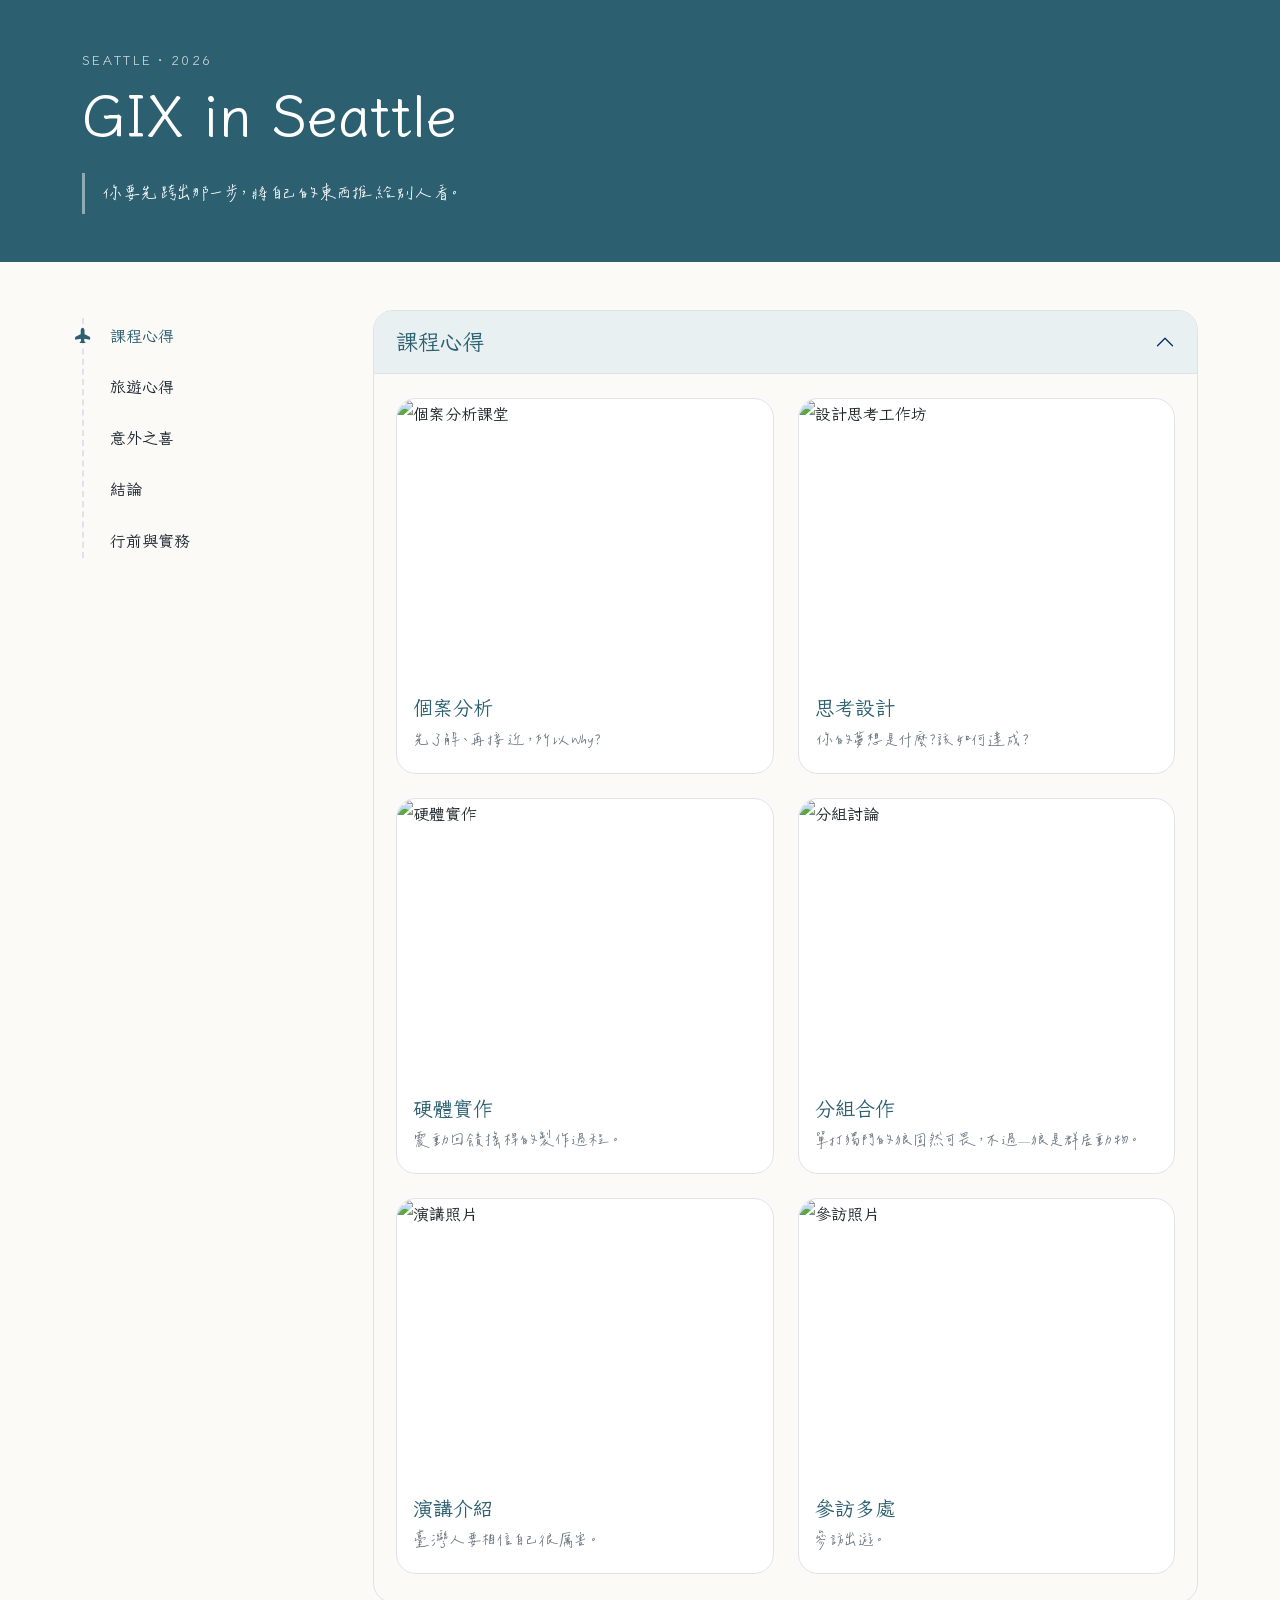
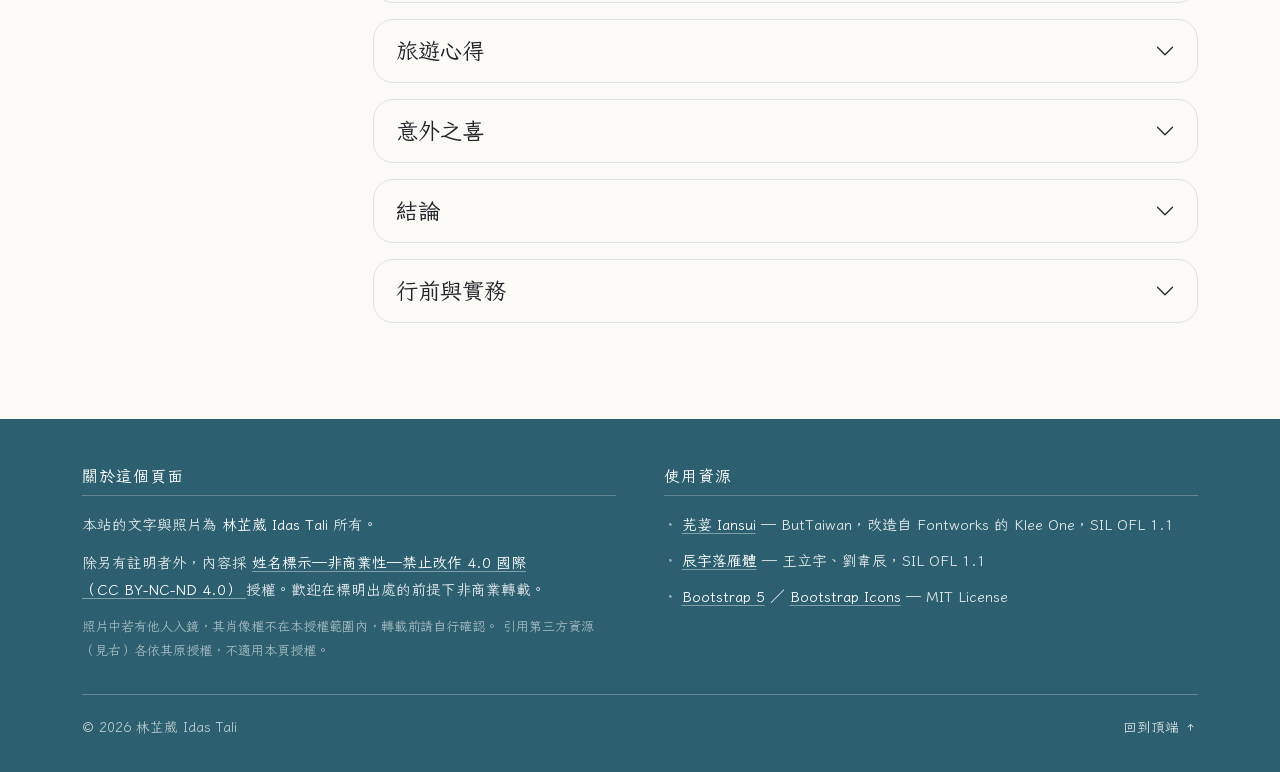
==== gix-seattle/index.html @ afc4ec1d "Update - 0826更新內容" ====
<!DOCTYPE html>
<html lang="zh-Hant">
<head>
  <meta charset="UTF-8">
  <meta name="viewport" content="width=device-width, initial-scale=1">
  <title>GIX in Seattle</title>

  <link href="https://cdn.jsdelivr.net/npm/bootstrap@5.3.3/dist/css/bootstrap.min.css" rel="stylesheet">
  <link href="https://cdn.jsdelivr.net/npm/bootstrap-icons@1.11.3/font/bootstrap-icons.css" rel="stylesheet">
  <!-- 字型：由 build_fonts.py 產生 -->
  <link href="fonts/fonts.css" rel="stylesheet">
  <!-- 你自己的樣式，放最後 -->
  <link href="style.css" rel="stylesheet">
</head>

<body>

<!-- ============ 頁首 ============ -->
<header class="page-hero">
  <div class="container py-5">
    <p class="hero-eyebrow">Seattle · 2026</p>
    <h1 class="hero-title">GIX in Seattle</h1>
    <blockquote class="hero-quote">
      你要先跨出那一步，將自己的東西推給別人看。
    </blockquote>
  </div>
</header>

<div class="container my-5">
  <div class="row g-5">

    <!-- ============ 左側導覽列 ============ -->
    <aside class="col-lg-3">
      <nav id="tocNav" class="toc nav flex-column">
        <span class="toc-plane" id="tocPlane" aria-hidden="true">
          <i class="bi bi-airplane-fill"></i>
        </span>

        <a class="nav-link" href="#course">課程心得</a>
        <a class="nav-link" href="#travel">旅遊心得</a>
        <a class="nav-link" href="#surprise">意外之喜</a>
        <a class="nav-link" href="#conclusion">結論</a>
        <a class="nav-link" href="#practical">行前與實務</a>
      </nav>
    </aside>

    <!-- ============ 右側內容：h2 是摺疊大區塊，h3 是裡面的卡片 ============ -->
    <main class="col-lg-9">
      <div class="accordion section-accordion" id="mainAccordion">

        <!-- ---------- 課程心得 ---------- -->
        <section class="accordion-item topic-section" id="course">
          <h2 class="accordion-header">
            <button class="accordion-button" type="button"
                    data-bs-toggle="collapse" data-bs-target="#panel-course"
                    aria-expanded="true" aria-controls="panel-course">
              課程心得
            </button>
          </h2>
          <div id="panel-course" class="accordion-collapse collapse show" data-bs-parent="#mainAccordion">
            <div class="accordion-body">
              <div class="row row-cols-1 row-cols-md-2 g-4">

                <div class="col">
                  <article class="card topic-card h-100" role="button" tabindex="0"
                           data-bs-toggle="modal" data-bs-target="#topicModal"
                           data-title="個案分析"
                           data-img="images/case-study.jpg"
                           data-body="#body-case-study">
                    <img src="images/case-study.jpg" class="card-img-top" alt="個案分析課堂">
                    <div class="card-body">
                      <h3 class="h5 card-title">個案分析</h3>
                      <p class="card-text">先了解、再接近，所以Why？</p>
                    </div>
                  </article>
                </div>

                <div class="col">
                  <article class="card topic-card h-100" role="button" tabindex="0"
                           data-bs-toggle="modal" data-bs-target="#topicModal"
                           data-title="思考設計"
                           data-img="images/design-thinking.jpg"
                           data-body="#body-design-thinking">
                    <img src="images/design-thinking.jpg" class="card-img-top" alt="設計思考工作坊">
                    <div class="card-body">
                      <h3 class="h5 card-title">思考設計</h3>
                      <p class="card-text">你的夢想是什麼？該如何達成？</p>
                    </div>
                  </article>
                </div>

                <div class="col">
                  <article class="card topic-card h-100" role="button" tabindex="0"
                           data-bs-toggle="modal" data-bs-target="#topicModal"
                           data-title="硬體實作"
                           data-img="images/hardware.jpg"
                           data-body="#body-hardware">
                    <img src="images/hardware.jpg" class="card-img-top" alt="硬體實作">
                    <div class="card-body">
                      <h3 class="h5 card-title">硬體實作</h3>
                      <p class="card-text">震動回饋搖桿的製作過程。</p>
                    </div>
                  </article>
                </div>

                <div class="col">
                  <article class="card topic-card h-100" role="button" tabindex="0"
                           data-bs-toggle="modal" data-bs-target="#topicModal"
                           data-title="分組合作"
                           data-img="images/teamwork.jpg"
                           data-body="#body-teamwork">
                    <img src="images/teamwork.jpg" class="card-img-top" alt="分組討論">
                    <div class="card-body">
                      <h3 class="h5 card-title">分組合作</h3>
                      <p class="card-text">單打獨鬥的狼固然可畏，不過......狼是群居動物。</p>
                    </div>
                  </article>
                </div>

                <div class="col">
                  <article class="card topic-card h-100" role="button" tabindex="0"
                           data-bs-toggle="modal" data-bs-target="#topicModal"
                           data-title="演講"
                           data-img="images/speech.jpg"
                           data-body="#body-speech">
                    <img src="images/speech.jpg" class="card-img-top" alt="演講照片">
                    <div class="card-body">
                      <h3 class="h5 card-title">演講介紹</h3>
                      <p class="card-text">臺灣人要相信自己很厲害。</p>
                    </div>
                  </article>
                </div>

                <div class="col">
                  <article class="card topic-card h-100" role="button" tabindex="0"
                           data-bs-toggle="modal" data-bs-target="#topicModal"
                           data-title="參訪"
                           data-img="images/visit.jpg"
                           data-body="#body-visit">
                    <img src="images/visit.jpg" class="card-img-top" alt="參訪照片">
                    <div class="card-body">
                      <h3 class="h5 card-title">參訪多處</h3>
                      <p class="card-text">參訪出遊。</p>
                    </div>
                  </article>
                </div>

              </div>
            </div>
          </div>
        </section>

        <!-- ---------- 旅遊心得 ---------- -->
        <section class="accordion-item topic-section" id="travel">
          <h2 class="accordion-header">
            <button class="accordion-button collapsed" type="button"
                    data-bs-toggle="collapse" data-bs-target="#panel-travel"
                    aria-expanded="false" aria-controls="panel-travel">
              旅遊心得
            </button>
          </h2>
          <div id="panel-travel" class="accordion-collapse collapse" data-bs-parent="#mainAccordion">
            <div class="accordion-body">
              <div class="row row-cols-1 row-cols-md-2 g-4">

                <div class="col">
                  <article class="card topic-card h-100" role="button" tabindex="0"
                           data-bs-toggle="modal" data-bs-target="#topicModal"
                           data-title="派克市場"
                           data-img="images/pike-place.jpg"
                           data-body="#body-pike-place">
                    <img src="images/pike-place.jpg" class="card-img-top" alt="派克市場入口招牌">
                    <div class="card-body">
                      <h3 class="h5 card-title">派克市場</h3>
                      <p class="card-text">「生命是一襲華美的袍，爬滿了蝨子。」此處，亦是。</p>
                    </div>
                  </article>
                </div>

                <div class="col">
                  <article class="card topic-card h-100" role="button" tabindex="0"
                           data-bs-toggle="modal" data-bs-target="#topicModal"
                           data-title="City Pass 景點"
                           data-img="images/citypass.jpg"
                           data-body="#body-citypass">
                    <img src="images/citypass.jpg" class="card-img-top" alt="太空針塔">
                    <div class="card-body">
                      <h3 class="h5 card-title">City Pass 景點</h3>
                      <p class="card-text">最像觀光客的時候，或者說，就是。</p>
                    </div>
                  </article>
                </div>

                <div class="col">
                  <article class="card topic-card h-100" role="button" tabindex="0"
                           data-bs-toggle="modal" data-bs-target="#topicModal"
                           data-title="超市超市&amp;……超市"
                           data-img="images/grocery.jpg"
                           data-body="#body-grocery">
                    <img src="images/grocery.jpg" class="card-img-top" alt="超市貨架">
                    <div class="card-body">
                      <h3 class="h5 card-title">超市超市&amp;……超市</h3>
                      <p class="card-text">餐餐外食餐廳？不，天天流連超市。</p>
                    </div>
                  </article>
                </div>

                <div class="col">
                  <article class="card topic-card h-100" role="button" tabindex="0"
                           data-bs-toggle="modal" data-bs-target="#topicModal"
                           data-title="煮飯樂趣"
                           data-img="images/cooking.jpg"
                           data-body="#body-cooking">
                    <img src="images/cooking.jpg" class="card-img-top" alt="自炊的一餐">
                    <div class="card-body">
                      <h3 class="h5 card-title">煮飯樂趣</h3>
                      <p class="card-text">返國前一夜，洗手作羹湯。</p>
                    </div>
                  </article>
                </div>

                <div class="col">
                  <article class="card topic-card h-100" role="button" tabindex="0"
                           data-bs-toggle="modal" data-bs-target="#topicModal"
                           data-title="Bellevue 探索！"
                           data-img="images/bellevue.jpg"
                           data-body="#body-bellevue">
                    <img src="images/bellevue.jpg" class="card-img-top" alt="Bellevue 街景">
                    <div class="card-body">
                      <h3 class="h5 card-title">Bellevue 探索！</h3>
                      <p class="card-text">一日探索，寧靜之處。</p>
                    </div>
                  </article>
                </div>

              </div>
            </div>
          </div>
        </section>

        <!-- ---------- 意外之喜 ---------- -->
        <section class="accordion-item topic-section" id="surprise">
          <h2 class="accordion-header">
            <button class="accordion-button collapsed" type="button"
                    data-bs-toggle="collapse" data-bs-target="#panel-surprise"
                    aria-expanded="false" aria-controls="panel-surprise">
              意外之喜
            </button>
          </h2>
          <div id="panel-surprise" class="accordion-collapse collapse" data-bs-parent="#mainAccordion">
            <div class="accordion-body">
              <div class="row row-cols-1 row-cols-md-2 g-4">

                <div class="col">
                  <article class="card topic-card h-100" role="button" tabindex="0"
                           data-bs-toggle="modal" data-bs-target="#topicModal"
                           data-title="認識新朋友"
                           data-img="images/friends.jpg"
                           data-body="#body-friends">
                    <img src="images/friends.jpg" class="card-img-top" alt="同團夥伴合照">
                    <div class="card-body">
                      <h3 class="h5 card-title">認識新朋友</h3>
                      <p class="card-text">緣分讓我們相遇、相識，進而才能相知。</p>
                    </div>
                  </article>
                </div>

                <div class="col">
                  <article class="card topic-card h-100" role="button" tabindex="0"
                           data-bs-toggle="modal" data-bs-target="#topicModal"
                           data-title="新題目靈感"
                           data-img="images/idea.jpg"
                           data-body="#body-idea">
                    <img src="images/idea.jpg" class="card-img-top" alt="筆記本上的草圖">
                    <div class="card-body">
                      <h3 class="h5 card-title">新題目靈感</h3>
                      <p class="card-text">誰說，人一定要被科系、類組所限？</p>
                    </div>
                  </article>
                </div>

                <div class="col">
                  <article class="card topic-card h-100" role="button" tabindex="0"
                           data-bs-toggle="modal" data-bs-target="#topicModal"
                           data-title="未來展望"
                           data-img="images/future.jpg"
                           data-body="#body-future">
                    <img src="images/future.jpg" class="card-img-top" alt="西雅圖天際線">
                    <div class="card-body">
                      <h3 class="h5 card-title">未來展望</h3>
                      <p class="card-text">給自己一年、三年、五年，十年。</p>
                    </div>
                  </article>
                </div>

              </div>
            </div>
          </div>
        </section>

        <!-- ---------- 結論：沒有卡片，直接放文字 ---------- -->
        <section class="accordion-item topic-section" id="conclusion">
          <h2 class="accordion-header">
            <button class="accordion-button collapsed" type="button"
                    data-bs-toggle="collapse" data-bs-target="#panel-conclusion"
                    aria-expanded="false" aria-controls="panel-conclusion">
              結論
            </button>
          </h2>
          <div id="panel-conclusion" class="accordion-collapse collapse" data-bs-parent="#mainAccordion">
            <div class="accordion-body">
              <p>整趟GIX的旅程中，如果問我是否推薦參與，則我會說以旅遊方面要看你的安排，以學習方面可以增廣見聞、增進信心，而要以荷包方面......我建議三思。</p>
              <p>對我本人而言，整趟旅程學習到許多，並且也有新穎的體驗，可如果要以荷包來論，我會覺得可以再存多點錢，明年我想去其他地方看看。</p>
              <p>天下無不散的筵席，在飛機回台時，落地那一霎那，我仍是不可免俗地在眼眶含淚，第一次離開家裡去飛中文系的國家十幾天，我想，我還是挺想家的。</p>
              <p>臺灣，我回來了。</p>
              <blockquote class="pull-quote">
                一趟旅途結束，一個課程落幕，而我的人生將繼續前行。
              </blockquote>
            </div>
          </div>
        </section>

        <!-- ---------- 行前與實務 ---------- -->
        <section class="accordion-item topic-section" id="practical">
          <h2 class="accordion-header">
            <button class="accordion-button collapsed" type="button"
                    data-bs-toggle="collapse" data-bs-target="#panel-practical"
                    aria-expanded="false" aria-controls="panel-practical">
              行前與實務
            </button>
          </h2>
          <div id="panel-practical" class="accordion-collapse collapse" data-bs-parent="#mainAccordion">
            <div class="accordion-body">
              <blockquote class="panel-quote">
                  一些旅程的實用分享與紀錄。
                </blockquote>
              <div class="row row-cols-1 row-cols-md-2 g-4">
                
                <div class="col">
                  <article class="card topic-card h-100" role="button" tabindex="0"
                           data-bs-toggle="modal" data-bs-target="#topicModal"
                           data-title="飛機"
                           data-img="images/flight.jpg"
                           data-body="#body-flight">
                    <img src="images/flight.jpg" class="card-img-top" alt="機艙窗外">
                    <div class="card-body">
                      <h3 class="h5 card-title">飛機</h3>
                      <p class="card-text">十多小時的空中旅程，你怎麼享受。</p>
                    </div>
                  </article>
                </div>

                <div class="col">
                  <article class="card topic-card h-100" role="button" tabindex="0"
                           data-bs-toggle="modal" data-bs-target="#topicModal"
                           data-title="海關經驗"
                           data-img="images/customs.jpg"
                           data-body="#body-customs">
                    <img src="images/customs.jpg" class="card-img-top" alt="入境海關排隊動線">
                    <div class="card-body">
                      <h3 class="h5 card-title">海關經驗</h3>
                      <p class="card-text">有人說過海關像是運氣，我深以為然。</p>
                    </div>
                  </article>
                </div>

                <div class="col">
                  <article class="card topic-card h-100" role="button" tabindex="0"
                           data-bs-toggle="modal" data-bs-target="#topicModal"
                           data-title="時差"
                           data-img="images/jetlag.jpg"
                           data-body="#body-jetlag">
                    <img src="images/jetlag.jpg" class="card-img-top" alt="兩地時鐘">
                    <div class="card-body">
                      <h3 class="h5 card-title">時差</h3>
                      <p class="card-text">十五小時，抵達時比出發還早。</p>
                    </div>
                  </article>
                </div>

                <div class="col">
                  <article class="card topic-card h-100" role="button" tabindex="0"
                           data-bs-toggle="modal" data-bs-target="#topicModal"
                           data-title="機場"
                           data-img="images/airport.jpg"
                           data-body="#body-airport">
                    <img src="images/airport.jpg" class="card-img-top" alt="西雅圖機場航廈">
                    <div class="card-body">
                      <h3 class="h5 card-title">機場</h3>
                      <p class="card-text">竟然有賣——！</p>
                    </div>
                  </article>
                </div>

              </div>
            </div>
          </div>
        </section>

      </div>
    </main>
  </div>
</div>

<!-- ============ 共用視窗 ============ -->
<div class="modal fade" id="topicModal" tabindex="-1" aria-labelledby="topicModalLabel" aria-hidden="true">
  <div class="modal-dialog modal-lg modal-dialog-centered modal-dialog-scrollable">
    <div class="modal-content">
      <div class="modal-header">
        <h2 class="modal-title h4" id="topicModalLabel"></h2>
        <button type="button" class="btn-close" data-bs-dismiss="modal" aria-label="關閉"></button>
      </div>
      <div class="modal-body">
        <div class="row g-4">
          <div class="col-md-5">
            <img class="modal-img rounded" src="" alt="">
          </div>
          <div class="col-md-7 modal-text"></div>
        </div>
      </div>
    </div>
  </div>
</div>

<!-- ============ 視窗內容（畫面不顯示） ============ -->
<div class="d-none">
  <div id="body-case-study"><p>個案分析的內容寫在這裡。</p></div>
  <div id="body-design-thinking"><p>思考設計的內容寫在這裡。</p></div>

  <div id="body-hardware">
    <h4 class="h6 text-body-secondary">震動回饋搖桿</h4>
    <blockquote class="pull-quote">聽不到腳步聲，也該感覺得到。</blockquote>
    <p>硬體實作的內容寫在這裡。</p>
  </div>

  <div id="body-teamwork"><p>分組合作的內容寫在這裡。</p></div>

  <div id="body-speech">
    <p>演講內容在這裡。</p>
  </div>

  <div id="body-visit">
    <p>參訪內容在這裡。</p>
  </div>
  <div id="body-pike-place"><p>派克市場的內容寫在這裡。</p></div>
  <div id="body-citypass"><p>City Pass 景點的內容寫在這裡。</p></div>
  <div id="body-grocery"><p>超市的內容寫在這裡。</p></div>
  <div id="body-cooking"><p>煮飯樂趣的內容寫在這裡。</p></div>
  <div id="body-bellevue"><p>Bellevue 的內容寫在這裡。</p></div>
  <div id="body-friends">
    <p>在聽完Fireside chat時</p>
  </div>
  <div id="body-idea">
    <blockquote class="pull-quote">如果我會的是程式，為什麼我不拿程式來分析看看族語？</blockquote>
    <p>在與徐教授等三位教授的fireside chat時，其中一位教授分享她的學生是中文系，她帶著學生使用程式來分析古文中不同古人的關係，而後去投DADH發表，最後進了科技業。</p>
    <p>那時的我想到一個問題，族語中總有ka與ku會加在不同地方，是不是我也可以來分析這些格位語的量化分布，他們是在誰的前後？</p>
    <p>如果一個題目可以同時讓我做喜歡的，又可以發展練習到我其他喜歡的領域，那有何不可？我本就是個跨領域而生之人，可以說我是跨領域，也可以說我是在做我的本行。</p>
  </div>
  <div id="body-future">
    <p>未來展望的內容寫在這裡。</p>
  </div>
  <div id="body-flight">
    <p>去程回程我們都是搭乘星宇航空的飛機為主（少部分同學是自己搭乘別架差不多時間的飛機），所以以下主要來介紹星宇航空飛機的經驗！</p>
    <p>在去程時想說人家說一上飛機就睡，可以比較好克服時差問題，所以我睡了一段時間直到飛機餐來，不過因為我椅背真的不會調，所以一度躺不下去（是旁邊的小妹妹好心幫我調我才成功躺下的，極度感謝她）。</p>
    <p>去程的飛機餐主要有兩種，第一種比較偏向午晚餐的類型，因為不吃牛，所以我選了不是牛的那一道，外面的包裝是Snoopy，而冰淇淋是哈根達斯，可以吃到裡面的芝麻麻糬，很Q很好吃。而除了餐包之外，我也事前做了功課，發現竟然是可以在星宇的飛機上喝濃湯的（隱藏服務），所以身為濃湯控，我當然選擇要喝湯！（旁邊的小妹妹看我說要濃湯也跟空服員表示她要濃湯，於是我們就快樂得喝濃湯了！）</p>
    <p>回程可能是因為偏晚還沒吃晚餐，所以就算吃完飛機餐後睡了三、四個小時，我還是有一點餓，因此開始請空服員給我食物了（拿了兩次三明治、兩次零食，我蠻喜歡巧克力米果的）。回程一樣有體驗到濃湯的部分，正餐式雞腿排飯，對於許久沒吃到臺灣白飯的我而言是一大救贖。</p>
    <p>唯一可惜是去程坐豪經時沒有要泡麵，回程的是經濟艙不能要泡麵。（下一次坐飛長程豪經的話要來要要看泡麵！）</p>
  </div>

  <div id="body-customs">
    <p>過海關的流程是：先去行李轉盤拿行李，再拉著自己的行李去排隊。</p>
    <p>有人說過海關像是運氣，我深以為然。不過有些方式可以讓自己減少需要多解釋的部分：</p>
    <ol>
      <li>把自己的資訊印成紙本，包括住哪裡、為什麼來等等。</li>
      <li>在對方問來做什麼時直接把紙本遞給他，讓他明確地看到。</li>
    </ol>

    <h4 class="h6 mt-4">親身經驗</h4>
    <ul>
      <li>我被問時直接把邀請函遞給海關，沒有額外用英文回答。海關剛好也很佛系，看完就放我走了。</li>
      <li>朋友被問到住址時回答不太出來，我直接開手機上的地址遞給她轉交海關（原本海關以為她是語言不通、不知道 location 是什麼）。</li>
      <li>另一位朋友很有自信地回答是來參加課程的，結果被問了更多問題，例如父母在做什麼之類的。</li>
    </ul>
    <p>因此，我們大家討論後的結論是，基本上與海關當下心情有一定的關連，以及如果可以，還是建議要把資料都先準備好，以免被覺得很可疑。</p>
  </div>

  <div id="body-jetlag">
    <p>十五小時的時差，使得我們在抵達時反而比我們上飛機的時間還早，在飛機上吃了兩餐而下飛機又吃一道晚餐。</p>
    <p>正所謂時差，便是在你原本臺灣睡覺時間想睡，夜裡睡不著的狀況。所幸在時差部分，對我而言影響不大，唯有回臺灣時因為太累了一到家就睡了八個小時，然後醒來後直接來去上班。</p>
    <p>旁人調時差的一周，我靠著早八上班一周來硬生生調回自己的時差。</p>
  </div>

  <div id="body-airport">
    <p>西雅圖機場，真的沒什麼好逛的。</p>
    <p>尤其我們是坐凌晨的飛機，在十點半過後許多店家都已打烊，原先想像中要在機場買的免稅品們也都沒有買到。</p>
    <p>不過西雅圖機場特別的是有些航廈要坐輕軌去到該航廈，以及！西雅圖機場是有賣<strong class="highlight">刮刮樂</strong>的！</p>
    <p>「什麼？！竟然有賣刮刮樂！」同團的朋友看到有賣刮刮樂並且看起來很好看，一個快樂就買了兩三張，沒刮開的還可以當明信片送朋友，是個不錯的想法。（畢竟確實好看）</p>
    <p>臺灣的機場有比較好逛嗎？老實說，撇除店家逛逛外，我蠻喜歡去機場不同登機區的主題逛逛，也是因為這樣才發現了：</p>
    <div class="figure-pair">
      <figure>
        <img src="images/airport-pepptry.jpg" alt="布袋戲展示區" loading="lazy">
        <figcaption>布袋戲區。</figcaption>
      </figure>
      <figure>
        <img src="images/airport-marrine.jpg" alt="海洋生物區" loading="lazy">
        <figcaption>海洋生物區（給小孩玩的）。</figcaption>
      </figure>
    </div>
    <p>以及！最重要但卻只有小小一面牆的新發現！</p>
      <figure class="inline-figure">
        <img src="images/airport-TWopera.jpg" alt="機場的歌仔戲區" loading="lazy">
        <figcaption>歌仔戲區！！！</figcaption>
      </figure>
  </div>
</div>

<!-- ============================================================
     頁尾：授權與資源出處
     ============================================================ -->
<footer class="page-footer">
  <div class="container">
    <div class="row g-4 g-lg-5">

      <!-- 你自己的內容授權 -->
      <div class="col-lg-6">
        <h2 class="footer-heading">關於這個頁面</h2>
        <p class="footer-text">
          本站的文字與照片為
          <span class="footer-author">林芷葳 Idas Tali</span>
          所有。
        </p>
        <p class="footer-text">
          除另有註明者外，內容採
          <a rel="license"
             href="https://creativecommons.org/licenses/by-nc-nd/4.0/deed.zh-hant"
             target="_blank" rel="license noopener">
            姓名標示—非商業性—禁止改作 4.0 國際
            <span class="text-nowrap">（CC BY-NC-ND 4.0）</span>
          </a>
          授權。歡迎在標明出處的前提下非商業轉載。
        </p>
        <p class="footer-note">
          照片中若有他人入鏡，其肖像權不在本授權範圍內，轉載前請自行確認。
          引用第三方資源（見右）各依其原授權，不適用本頁授權。
        </p>
      </div>

      <!-- 用到的東西 -->
      <div class="col-lg-6">
        <h2 class="footer-heading">使用資源</h2>
        <ul class="footer-list">
          <li>
            <a href="https://github.com/ButTaiwan/iansui" target="_blank" rel="noopener">芫荽 Iansui</a>
            — ButTaiwan，改造自 Fontworks 的 Klee One，SIL OFL 1.1
          </li>
          <li>
            <a href="https://github.com/Chenyu-otf/chenyuluoyan_thin" target="_blank" rel="noopener">辰宇落雁體</a>
            — 王立宇、劉韋辰，SIL OFL 1.1
          </li>
          <li>
            <a href="https://getbootstrap.com/" target="_blank" rel="noopener">Bootstrap 5</a>
            ／
            <a href="https://icons.getbootstrap.com/" target="_blank" rel="noopener">Bootstrap Icons</a>
            — MIT License
          </li>
        </ul>
      </div>

    </div>

    <hr class="footer-rule">

    <div class="footer-bottom">
      <p class="mb-0">© 2026 林芷葳 Idas Tali</p>
      <p class="mb-0">
        <a href="#" class="footer-top-link">
          回到頂端 <i class="bi bi-arrow-up-short"></i>
        </a>
      </p>
    </div>
  </div>
</footer>

<script src="https://cdn.jsdelivr.net/npm/bootstrap@5.3.3/dist/js/bootstrap.bundle.min.js"></script>

<script>
/* ---------- 卡片 → 視窗 ---------- */
const topicModal = document.getElementById('topicModal');

topicModal.addEventListener('show.bs.modal', event => {
  const card = event.relatedTarget;
  topicModal.querySelector('.modal-title').textContent = card.dataset.title;

  const img = topicModal.querySelector('.modal-img');
  img.src = card.dataset.img;
  img.alt = card.dataset.title;

  const source = document.querySelector(card.dataset.body);
  topicModal.querySelector('.modal-text').innerHTML = source ? source.innerHTML : '';
});

document.querySelectorAll('.topic-card').forEach(card => {
  card.addEventListener('keydown', e => {
    if (e.key === 'Enter' || e.key === ' ') {
      e.preventDefault();
      card.click();
    }
  });
});


/* ---------- 導覽列的小飛機：停在目前展開的那一區 ---------- */
const tocNav   = document.getElementById('tocNav');
const tocPlane = document.getElementById('tocPlane');
const softMotion = !window.matchMedia('(prefers-reduced-motion: reduce)').matches;
let planeY = null;

function flyTo(link) {
  if (!link) return;
  const y = link.offsetTop + link.offsetHeight / 2;
  const goingDown = planeY === null || y >= planeY;
  planeY = y;
  tocPlane.style.top = y + 'px';
  tocPlane.style.setProperty('--plane-rotate', goingDown ? '180deg' : '0deg');
}

function currentLink() {
  const open = document.querySelector('.section-accordion .accordion-collapse.show');
  const id = open ? open.id.replace('panel-', '') : null;
  return (id && tocNav.querySelector('[href="#' + id + '"]')) || tocNav.querySelector('.nav-link');
}

function syncPlane() {
  const link = currentLink();
  tocNav.querySelectorAll('.nav-link').forEach(a => a.classList.toggle('active', a === link));
  flyTo(link);
}

// 點導覽列 → 展開那一區並捲過去
tocNav.querySelectorAll('.nav-link').forEach(link => {
  link.addEventListener('click', e => {
    e.preventDefault();
    const id = link.getAttribute('href').slice(1);
    const panel = document.getElementById('panel-' + id);
    bootstrap.Collapse.getOrCreateInstance(panel, { toggle: false }).show();
    document.getElementById(id).scrollIntoView({
      behavior: softMotion ? 'smooth' : 'auto',
      block: 'start'
    });
  });

  // 滑過去先預覽，移開再飛回目前展開的區塊
  link.addEventListener('mouseenter', () => flyTo(link));
  link.addEventListener('focus', () => flyTo(link));
});
tocNav.addEventListener('mouseleave', syncPlane);

// 展開／收合任一區塊時，飛機跟著走
document.getElementById('mainAccordion')
  .addEventListener('shown.bs.collapse', syncPlane);
document.getElementById('mainAccordion')
  .addEventListener('hidden.bs.collapse', syncPlane);

window.addEventListener('resize', syncPlane);
syncPlane();
</script>

</body>
</html>
---- gix-seattle/fonts/fonts.css ----
/* 由 build_fonts.py 自動產生，請勿手動編輯。
   芫荽 Iansui — ButTaiwan，SIL OFL 1.1
   辰宇落雁體 ChenYuluoyan — 王立宇、劉韋辰，SIL OFL 1.1 */

@font-face {
  font-family: "Iansui";
  font-style: normal;
  font-weight: 400;
  font-display: swap;
  src: url("iansui-0.woff2") format("woff2");
  unicode-range: U+26, U+30, U+32, U+35, U+42-43, U+47, U+49, U+50, U+53, U+58, U+61, U+63, U+65, U+69, U+6C, U+6E-6F, U+73-76, U+79, U+B7, U+2026, U+3001-3002, U+300C-300D, U+4E00, U+4E09-4E0B, U+4E0D, U+4E14, U+4E26, U+4E2D, U+4E4B, U+4E5F, U+4E86, U+4E94, U+4E9B, U+4EA4, U+4EBA, U+4EC0, U+4ED6, U+4EE5, U+4F4D, U+4F4F, U+4F5B-4F5C, U+4F60, U+4F7F, U+4F86, U+4F8B, U+4FBF, U+4FE1, U+500B, U+5011, U+503C, U+505A, U+5099, U+50CF, U+5148, U+514B, U+514D, U+5167, U+5169, U+516B, U+5176, U+518D, U+51CC, U+51FA, U+51FD, U+5206, U+5225, U+522E, U+5230, U+524D, U+525B, U+52A0, U+52D5, U+52D9, U+5305, U+5340-5341, U+534A, U+5361, U+5370, U+539F, U+53BB, U+53C3, U+53C8, U+53CA-53CB, U+53CD, U+53E5-53E6, U+53EF, U+5403, U+5408, U+540C, U+5468, U+54C1, U+54EA, U+552F, U+554F, U+559C, U+55AE, U+56DE, U+56E0, U+5716, U+5718, U+5728, U+5730, U+5740, U+5750, U+57FA, U+5834, U+584A, U+5916, U+591A, U+591C, U+5927, U+592A, U+5979, U+597D, U+5982, U+5B50, U+5B57, U+5B8C, U+5B9A, U+5BB6, U+5BB9, U+5BE6, U+5BEB, U+5C01, U+5C07, U+5C0D, U+5C0F, U+5C11, U+5C24, U+5C31, U+5C55, U+5DEE, U+5DF1-5DF2, U+5E02, U+5E78, U+5E97, U+5EC8, U+5EFA, U+5F0F, U+5F15, U+5F35, U+5F71, U+5F88, U+5F8C, U+5F97, U+5FC3, U+5FEB, U+601D, U+60C5, U+60F3, U+610F, U+611F, U+6210-6211, U+6240, U+624B, U+6253, U+628A, U+62B5, U+62C9, U+62EC, U+62FF, U+6392, U+63A2, U+63A5, U+63A8, U+6416, U+653E, U+6587, U+6599, U+65B0, U+65B9, U+65C1, U+65C5, U+65E9, U+660E, U+662F, U+6642, U+665A, U+6668, U+666F, U+66F4, U+6709, U+670B, U+671B, U+672A, U+672C, U+674E, U+6771, U+6790, U+679C, U+6848, U+687F, U+6A02, U+6A5F, U+6B63-6B65, U+6BB5, U+6BCD, U+6BCF, U+6BD4, U+6C23, U+6C92, U+6CC1, U+6CD5, U+6D3E, U+6D41, U+6D77, U+6DF1, U+6E1B, U+6E96, U+7063, U+70BA, U+70CA, U+7136, U+716E, U+7236, U+7247, U+7279, U+72C0, U+7368, U+73ED, U+751F, U+7528, U+7562, U+7576, U+7591, U+767C, U+7684, U+76E4, U+76EE, U+76F4, U+770B, U+771F, U+7761, U+77E5, U+786C, U+78BA, U+7A05, U+7A0B, U+7ADF, U+7B49, U+7B54, U+7CFB, U+7D19, U+7D22, U+7D2F, U+7D44, U+7D50, U+7D66, U+7D93, U+8003, U+800C, U+8072, U+807D, U+8173, U+81EA, U+81FA, U+8207, U+822A, U+82F1, U+843D, U+8457, U+884C, U+88AB, U+88E1, U+88FD, U+897F, U+8981, U+89AA, U+89BA, U+89E3, U+8A00, U+8A08, U+8A0A, U+8A0E, U+8A2D, U+8A31, U+8A71-8A72, U+8A8D, U+8A9E, U+8AAA, U+8AB2, U+8ABF, U+8ACB, U+8AD6, U+8B02, U+8B58, U+8B70, U+8B93, U+8CB7, U+8CC7, U+8CE3, U+8D70, U+8D77, U+8D85, U+8DA3, U+8DE8, U+8EAB, U+8ECC, U+8F15, U+8F49, U+9001, U+9019-901B, U+9023, U+904A-904B, U+904E, U+9053-9054, U+905E, U+9080, U+9084, U+90A3, U+90E8, U+90FD, U+9192, U+91CB, U+932F, U+958B, U+9593, U+95DC, U+968A, U+96C5, U+9700, U+9707, U+9748, U+9760, U+9762, U+97FF, U+984C-984D, U+985E, U+98DB, U+98EF, U+9910, U+994B, U+9A57, U+9AD4, U+9EBC, U+9EDE, U+FF01, U+FF08-FF09, U+FF0C, U+FF1A, U+FF1F;
}

@font-face {
  font-family: "Iansui";
  font-style: normal;
  font-weight: 400;
  font-display: swap;
  src: url("iansui-1.woff2") format("woff2");
  unicode-range: U+D, U+20-25, U+27-2F, U+31, U+33-34, U+36-41, U+44-46, U+48, U+4A-4F, U+51-52, U+54-57, U+59-60, U+62, U+64, U+66-68, U+6A-6B, U+6D, U+70-72, U+77-78, U+7A-7E, U+A0-AC, U+AE-B6, U+B8-103, U+112-115, U+11A-11B, U+128-12D, U+131, U+141-144, U+147-148, U+14B-153, U+160-161, U+168-171, U+176-178, U+17D-17E, U+192, U+197, U+1CD-1DC, U+1F8-1F9, U+1FD, U+232-233, U+237, U+244, U+251-252, U+254, U+259-25D, U+261, U+268, U+26A, U+275, U+279, U+283, U+289-28A, U+28C, U+292, U+2BB-2BC, U+2C6-2CC, U+2D0, U+2D9-2DA, U+2DC, U+2DE, U+2EA-2EB, U+300-308, U+30A-30D, U+323, U+327-328, U+332, U+336, U+358, U+374-375, U+391-3A1, U+3A3-3A9, U+3B1-3C1, U+3C3-3C9, U+3D0-3D1, U+3D5, U+3DB, U+401, U+410-44F, U+451, U+FD6, U+1D1C, U+1D3A, U+1E37, U+1E3E-1E3F, U+1E43, U+1E47, U+1E5E-1E5F, U+1E72-1E73, U+1EBC-1EC1, U+1EF2-1EF3, U+1F70-1F73, U+2002-2003, U+2010-2016, U+2018-201A, U+201C-201E, U+2020-2022, U+2025, U+2027, U+2030, U+2032-2033, U+2035, U+2039-203C, U+203E, U+2044, U+2047-2049, U+205A, U+205D, U+2070, U+2074-207A, U+207F-2089, U+20AC, U+20DE, U+2100, U+2103, U+2105, U+2109-210A, U+210F, U+2113, U+2116, U+2121-2122, U+2126, U+212B, U+2135, U+213B, U+2150-2154, U+2156-215E, U+2160-216B, U+2170-217B, U+217F, U+2189, U+2190-2194, U+2196-2199, U+21C4-21C6, U+21CB-21CC, U+21D0, U+21D2, U+21D4, U+21E6-21E9, U+21F5, U+2200, U+2202-2203, U+2205, U+2207-2208, U+220A-220B, U+2211-2213, U+2215, U+2219-221A, U+221D-2220, U+2223, U+2225, U+2227-222E, U+2234-2235;
}

@font-face {
  font-family: "Iansui";
  font-style: normal;
  font-weight: 400;
  font-display: swap;
  src: url("iansui-2.woff2") format("woff2");
  unicode-range: U+223C-223D, U+2243, U+2252, U+2260-2261, U+2266-2267, U+226A-226B, U+2272-2273, U+2282-2283, U+2286-2287, U+2295-2299, U+22A0, U+22A5, U+22BF, U+22C4, U+22EE-22EF, U+2303, U+2307, U+2312, U+2329-232A, U+239B-23AD, U+2460-2490, U+249C-24F4, U+24FF-254B, U+2550-2551, U+2554, U+2557, U+255A, U+255D-255E, U+2560-2561, U+2563, U+2566, U+2569-256A, U+256C-2574, U+2581-258F, U+2594-2595, U+25A0-25A2, U+25AA-25AB, U+25B2-25B3, U+25B6-25B7, U+25BC-25BD, U+25C0-25C1, U+25C6-25C7, U+25C9, U+25CB-25CC, U+25CE-25CF, U+25E2-25E6, U+25EF, U+25FB-25FC, U+2600-2603, U+2605-2606, U+260E, U+261C-261F, U+2640, U+2642, U+2660-266A, U+266C-266D, U+266F, U+26A0, U+26AA-26AB, U+26BE, U+26CB, U+2702, U+271A, U+273D, U+273F-2740, U+2756, U+2776-277F, U+27A1, U+29C8, U+2B05-2B07, U+2B1A, U+2B25-2B26, U+2B29, U+2B60-2B65, U+2B82-2B83, U+2B95, U+2B97, U+2E3A, U+2E83, U+2E85, U+2E87, U+2E89, U+2E8B-2E90, U+2E92-2E99, U+2E9B, U+2E9F-2EA4, U+2EA6, U+2EA8-2EAB, U+2EAD-2EAE, U+2EB1-2EB3, U+2EB7, U+2EB9, U+2EBC-2EC4, U+2EC6, U+2ECA, U+2ECC-2ECD, U+2ECF, U+2ED1-2ED2, U+2ED6-2ED8, U+2EDD-2EDF, U+2EE4, U+2EE8-2EE9, U+2EEB, U+2EED, U+2EEF, U+2EF2, U+2F00-2F13, U+2F15-2F23, U+2F26-2F2E, U+2F30-2F48, U+2F4A-2F56, U+2F59-2F5A, U+2F5C-2F5F, U+2F61-2F72, U+2F74-2F80, U+2F82-2F8F;
}

@font-face {
  font-family: "Iansui";
  font-style: normal;
  font-weight: 400;
  font-display: swap;
  src: url("iansui-3.woff2") format("woff2");
  unicode-range: U+2F90-2F9A, U+2F9C-2FC6, U+2FC8-2FCF, U+2FD1-2FD5, U+3000, U+3003-300B, U+300E-3015, U+3018-3019, U+301C-3029, U+3030, U+3033-3036, U+303B, U+303D, U+3041-3096, U+3099-309F, U+30A1-30FE, U+3105-312F, U+31A0-31B7, U+31BB, U+3220-3244, U+3251-325F, U+3280-32BF, U+32D0-32FE, U+3300-332B, U+332D-334A;
}

@font-face {
  font-family: "Iansui";
  font-style: normal;
  font-weight: 400;
  font-display: swap;
  src: url("iansui-4.woff2") format("woff2");
  unicode-range: U+334B-3357, U+3371, U+337B-337F, U+3385-3389, U+338D-3390, U+3396-3398, U+339B-33A6, U+33B0-33B3, U+33C2, U+33C4, U+33C8, U+33CB-33CD, U+33D4, U+33D7-33D8, U+33DA, U+3401-3402, U+3405, U+3427, U+342E, U+3441, U+3468, U+3488, U+34DB, U+34FE, U+3502, U+351F, U+353E, U+3578, U+3585, U+35AD, U+35B8, U+35C1, U+35CE, U+35D8, U+35F1, U+3614, U+361B, U+361D, U+362D, U+36AC, U+36C4, U+36E2, U+372E, U+3737, U+3757, U+3769, U+378D, U+37E2, U+38FA, U+3909, U+3915, U+39C1, U+39CC, U+39CE, U+39D2, U+39E1, U+39E3, U+39EC, U+39FB, U+39FE, U+3A02, U+3A11, U+3A17, U+3A28, U+3A2A, U+3A3B, U+3A46, U+3A52, U+3A90, U+3AC3, U+3AF3, U+3B22, U+3B39, U+3B88, U+3C35, U+3D18-3D19, U+3D4E, U+3D88, U+3DCD, U+3DEB, U+3DEE, U+3E10, U+3E30, U+3E74, U+3E8A, U+3EDA, U+3F08, U+3F13, U+3F4E, U+3F80, U+3F8A, U+3FB1, U+3FF8, U+4010, U+402F, U+4034, U+406F, U+4093, U+40D7, U+40DF, U+4103, U+4180, U+41F6, U+4204, U+4242, U+4264, U+4293, U+4308, U+440C, U+4453, U+4525, U+4552, U+457A, U+4599, U+45B3, U+45C1, U+45C6, U+45D0, U+4606, U+4625, U+463C, U+4665, U+46AE, U+479A, U+47D3, U+47D8, U+47E6, U+47E9, U+4821, U+4837, U+488D, U+48A2, U+4951, U+4ACC, U+4B38, U+4B72, U+4BCB, U+4BE8, U+4C85, U+4D09, U+4E01, U+4E03-4E05, U+4E07-4E08, U+4E0E-4E11, U+4E15-4E19, U+4E1E-4E1F, U+4E21, U+4E28, U+4E2A-4E2C, U+4E2F-4E32, U+4E36-4E39, U+4E3B-4E3C, U+4E3F-4E45, U+4E48, U+4E4D-4E4F, U+4E52-4E53, U+4E55-4E5A, U+4E5C-4E5E, U+4E62, U+4E69-4E6A, U+4E6D, U+4E71, U+4E73, U+4E78, U+4E7E-4E80, U+4E82, U+4E85, U+4E88-4E8E, U+4E91-4E93, U+4E95-4E96, U+4E98-4E99, U+4E9C, U+4E9E-4EA2, U+4EA5-4EA6, U+4EA8, U+4EAB-4EAE, U+4EB0, U+4EB3, U+4EB6-4EB7, U+4EB9, U+4EBB-4EBC, U+4EC1-4EC4, U+4EC6-4EC7, U+4EC9-4ECB, U+4ECD-4ED0, U+4ED4-4ED5, U+4ED7-4ED9, U+4EDD-4EE1, U+4EE3-4EE4, U+4EE8, U+4EED-4EEE, U+4EF0-4EF3, U+4EF5-4EF7, U+4EFB-4EFD, U+4EFF-4F01, U+4F03, U+4F08-4F0B, U+4F0D-4F11, U+4F15, U+4F17-4F1A, U+4F1C-4F1D, U+4F28, U+4F2D, U+4F2F-4F30, U+4F34, U+4F36, U+4F38-4F3D, U+4F41, U+4F43, U+4F46-4F49, U+4F4E, U+4F50-4F51, U+4F53-4F5A, U+4F5D-4F5F, U+4F62-4F63, U+4F67, U+4F69, U+4F6C, U+4F6E-4F70, U+4F73-4F76, U+4F7A-4F7E, U+4F83-4F84, U+4F88, U+4F8A, U+4F8D, U+4F8F, U+4F91-4F92, U+4F94, U+4F96-4F98, U+4F9A-4F9B, U+4F9D-4F9E, U+4FA0-4FA1, U+4FAB, U+4FAD-4FB0, U+4FB2, U+4FB5-4FB7, U+4FB9, U+4FBE, U+4FC1-4FC4, U+4FC9-4FCB, U+4FCD-4FD1, U+4FD3-4FD4, U+4FD7-4FD8, U+4FDA-4FDB, U+4FDD-4FE0, U+4FE3-4FE5, U+4FEC, U+4FEE-4FEF, U+4FF1, U+4FF3, U+4FF5-4FF6, U+4FF8, U+4FFA, U+4FFD-5001, U+5005-5006, U+5008-5009, U+500C-500D, U+500F-5010, U+5012-5016, U+5018-501C, U+501E-501F, U+5021-5030, U+5032, U+5036, U+5039, U+503B, U+5040, U+5042-5043, U+5046-5049, U+504C, U+504E-5050, U+5055-5057, U+505C-505D, U+505F, U+5065-5066, U+506A, U+506C-506D, U+5070, U+5072, U+5074-5078, U+507A, U+507D, U+5080, U+5085, U+508C-508D, U+508F, U+5091, U+5094-5096, U+5098, U+509A-509C, U+50A2-50A3, U+50AA, U+50AC-50AD, U+50AF, U+50B1-50B5, U+50B7, U+50BB, U+50BE, U+50C2, U+50C5-50C7, U+50C9-50CA, U+50CC-50CE, U+50D1, U+50D5-50D6, U+50D8-50DA, U+50DE, U+50E3, U+50E5-50E7, U+50E9, U+50EB, U+50ED-50F1, U+50F4-50F5, U+50F9, U+50FB, U+5100-5102, U+5104, U+5106-5109, U+510B, U+5110-5112;
}

@font-face {
  font-family: "Iansui";
  font-style: normal;
  font-weight: 400;
  font-display: swap;
  src: url("iansui-5.woff2") format("woff2");
  unicode-range: U+5114-5116, U+5118, U+511A-511B, U+511E-511F, U+5121, U+512A-512B, U+5131-5133, U+5137-5138, U+513A-513C, U+513F-5141, U+5143-5147, U+5149-514A, U+514C, U+514E, U+5150, U+5152, U+5154-5155, U+5157, U+5159-515F, U+5161-5165, U+5168, U+516A, U+516C-516E, U+5171, U+5175, U+5177-5179, U+517C, U+5180, U+5182, U+5184-5187, U+5189-518A, U+518C, U+518F-5193, U+5195-5197, U+5199-519A, U+519D, U+51A0-51A2, U+51A4-51AC, U+51B0-51B7, U+51BC-51BE, U+51C3-51CB, U+51CD, U+51D6, U+51DB-51DE, U+51E0-51E1, U+51E6-51E7, U+51E9-51EA, U+51EC-51EE, U+51F0-51F1, U+51F3-51F6, U+51F8-51F9, U+51FE, U+5200-5204, U+5207-5208, U+520A-520B, U+520E, U+5210-5217, U+521C-521D, U+5223-5224, U+5227-522A, U+5233, U+5236-523B, U+5241, U+5243-5244, U+5247, U+5249-524C, U+524E-524F, U+5254, U+5256, U+525C-525E, U+5261, U+5263-5266, U+5269-526A, U+526E-5275, U+5277, U+527A, U+527D-527F, U+5283-5284, U+5287-528A, U+528C-528D, U+528F, U+5291-5294, U+529B-529C, U+529F, U+52A3, U+52A6, U+52A9-52AD, U+52AF, U+52B1, U+52B4-52B5, U+52B9, U+52BB-52BC, U+52BE, U+52C0-52C1, U+52C3, U+52C5, U+52C7-52C9, U+52CD, U+52D0, U+52D2, U+52D6-52D8, U+52DB, U+52DD-52E0, U+52E2-52E7, U+52F0, U+52F2-52F3, U+52F5, U+52F8-52FC, U+52FE-5302, U+5306-5308, U+530A-530B, U+530D, U+530F-5310, U+5315-5317, U+5319-531A, U+531D, U+5320-5321, U+5323-5324, U+5327, U+532A, U+532D, U+532F, U+5331, U+5333, U+5338-533C, U+533E-533F, U+5343-5349, U+534B-534D, U+5351-5354, U+5357-5358, U+535A, U+535C, U+535E, U+5360, U+5363, U+5366, U+5369, U+536C, U+536E-536F, U+5371-5375, U+5377-5379, U+537B, U+537D, U+537F, U+5382, U+5384, U+5389, U+5393, U+5396, U+5398, U+539A, U+539D, U+53A0, U+53A5-53A6, U+53A8-53A9, U+53AB, U+53AD-53AE, U+53B0, U+53B2-53B4, U+53B6, U+53C1-53C2, U+53C9, U+53CC, U+53CE, U+53D4, U+53D6-53D7, U+53D9-53DB, U+53DD, U+53DF, U+53E1-53E4, U+53E8-53EE, U+53F0-53F3, U+53F5-53FC, U+53FE, U+5401-5402, U+5404, U+5406, U+5409-540B, U+540D-5414, U+5416, U+541B, U+541D-5421, U+5426-5427, U+5429, U+542B-542E, U+5431-5433, U+5435-5436, U+5438-5439, U+543B-5440, U+5442-5443, U+5446, U+5448-544B, U+544D-544E, U+5451, U+5454-5455, U+545F-5460, U+5462-5464, U+5466-5467, U+546A-546B, U+546F-5478, U+547B-5482, U+5484-5488, U+548A-5490, U+5492-5498, U+549A, U+549C, U+54A1-54A2, U+54A4-54AD, U+54AF, U+54B1-54B3, U+54B7-54B9, U+54BB-54C0, U+54C2, U+54C4, U+54C6-54CF, U+54D6, U+54D8, U+54DA, U+54DE, U+54E1-54E3, U+54E5-54E9, U+54ED-54EF, U+54F1-54F2, U+54F9-54FA, U+54FC-54FD, U+54FF, U+5501-5502, U+5504-5507, U+5509-550A, U+550C, U+550E-5511, U+5513-5514, U+5516, U+551A, U+551E, U+5525, U+5527, U+5529-552E, U+5530-5531, U+5533, U+5535-5539, U+553B, U+553E-5541, U+5543-5544;
}

@font-face {
  font-family: "Iansui";
  font-style: normal;
  font-weight: 400;
  font-display: swap;
  src: url("iansui-6.woff2") format("woff2");
  unicode-range: U+5545-5546, U+5549-554A, U+554C, U+5550, U+5553, U+5555-5557, U+555C-5561, U+5563-5566, U+5569-556B, U+5571-5572, U+5575-5577, U+557B-557C, U+557E-5584, U+5586-558C, U+558E-558F, U+5591-5594, U+5598-559A, U+559D-559F, U+55A2, U+55A4-55AD, U+55B0-55B3, U+55B5-55B6, U+55B9-55BC, U+55C4-55C7, U+55C9, U+55CB-55CC, U+55CE-55CF, U+55D1-55D4, U+55D6-55D7, U+55D9-55DA, U+55DC-55DD, U+55DF, U+55E1, U+55E3-55E9, U+55EC, U+55EF-55F2, U+55F6-55F7, U+55F9-55FA, U+55FD-55FE, U+5600-5601, U+5605-5606, U+5608-5609, U+560C-5610, U+5612-5614, U+5616-5618, U+561B-561C, U+561E-5620, U+5622, U+5625, U+5627, U+5629-562A, U+562C-5632, U+5634, U+5636-5639, U+563B, U+563F, U+5641-5643, U+5649, U+564B-5650, U+5653, U+5657-565B, U+5660, U+5662, U+5664-5666, U+5668-566D, U+566F, U+5671-5672, U+5674, U+5676-567C, U+5680, U+5685-5687, U+568A, U+568E-5690, U+5693-5695, U+5699-569A, U+569C, U+569E-56A2, U+56A5-56A6, U+56A8, U+56AC-56AE, U+56B1-56B7, U+56BC, U+56BE-56C3, U+56C8-56CA, U+56CC-56CE, U+56D1, U+56D3-56D4, U+56D7-56D8, U+56DA-56DB, U+56DD, U+56DF, U+56E1, U+56E3-56E5, U+56E7, U+56EA-56EB, U+56EE, U+56F0, U+56F2-56F3, U+56F7, U+56F9-56FA, U+56FD, U+56FF-5700, U+5703-5704, U+5707-570B, U+570D, U+570F, U+5712-5713, U+5715, U+571C-571F, U+5721, U+5723, U+5726-5727, U+5729, U+572C-572F, U+5733-5734, U+5737-5738, U+573B, U+573E, U+5742, U+5747, U+5749-574F, U+5751, U+5754, U+5759, U+5761, U+5763-5766, U+5768-576A, U+576D, U+576F-5771, U+5773, U+5775, U+5777, U+577B-577C, U+577F, U+5782-5783, U+5788-5789, U+578B-578C, U+5793, U+579A-579C, U+579E, U+57A0, U+57A2-57A4, U+57AA, U+57AC, U+57AE, U+57B0, U+57B3, U+57B5, U+57B8, U+57BA, U+57C0, U+57C2-57C3, U+57C6-57C8, U+57CB, U+57CE-57CF, U+57D2-57D7, U+57DC, U+57DE-57E1, U+57E3-57E4, U+57E6-57E7, U+57ED, U+57F4-57F7, U+57F9, U+57FC-57FD, U+57FF-5800, U+5802-5803, U+5805-5807, U+5809-580B, U+5815, U+5819, U+581D, U+5820-5821, U+5824, U+582A, U+582F-5832, U+5835, U+583A, U+583D, U+5840-5841, U+584B-584D, U+584F, U+5851-5852, U+5854, U+5857-585A, U+585E, U+5860-5862, U+5864, U+5869, U+586B, U+586D, U+5870-5872, U+5875, U+5879, U+587C-587E, U+5880, U+5883, U+5885, U+5889-588A, U+5893, U+5897-5898, U+589C, U+589E-589F, U+58A6, U+58A8-58A9, U+58AB, U+58AE, U+58B2-58B3, U+58B8-58BC, U+58BE, U+58C1, U+58C5-58C7, U+58CA, U+58CC, U+58CE, U+58D0-58D1, U+58D3-58D5, U+58D7-58DA, U+58DC, U+58DE-58E0, U+58E2, U+58E4-58E5, U+58E9, U+58EB-58EC, U+58EE-58F3, U+58F7, U+58F9-58FD, U+5902, U+5906, U+5909-590D, U+590F-5910, U+5914-5915, U+5918-5919, U+591B, U+591F-5920, U+5922, U+5924-5925, U+5929, U+592B-592F, U+5931-5932, U+5937-5939, U+593E, U+5940, U+5944-5945, U+5947-5949, U+594E-5955, U+5957-5958, U+595A-595B, U+595D, U+5960-5963, U+5965, U+5967-596A, U+596C-596E, U+5973-5974, U+5976, U+5978, U+597C, U+597E, U+5981, U+5983-5984, U+598A, U+598D, U+598F, U+5992-5993, U+5996-5999, U+599B, U+599D-599E, U+59A1-59A8, U+59AC, U+59AE-59AF, U+59B2-59B3, U+59B6, U+59B8-59BB, U+59BE, U+59C1;
}

@font-face {
  font-family: "Iansui";
  font-style: normal;
  font-weight: 400;
  font-display: swap;
  src: url("iansui-7.woff2") format("woff2");
  unicode-range: U+59C3, U+59C6, U+59C8-59CB, U+59CD-59CE, U+59D0-59D4, U+59D8-59DA, U+59DC-59DD, U+59E3-59E6, U+59E8-59EC, U+59EE, U+59F1-59F3, U+59F5-59F8, U+59FB-59FC, U+59FF, U+5A01, U+5A03-5A04, U+5A09, U+5A0C, U+5A11, U+5A13, U+5A17-5A1C, U+5A1F-5A20, U+5A23, U+5A25, U+5A29-5A2A, U+5A2F, U+5A33, U+5A35-5A36, U+5A38, U+5A3C, U+5A40-5A41, U+5A46-5A47, U+5A49-5A4A, U+5A4C-5A4D, U+5A55, U+5A57, U+5A5A, U+5A5E, U+5A60, U+5A62-5A63, U+5A66-5A67, U+5A6A, U+5A6C-5A6D, U+5A77-5A78, U+5A7A, U+5A7E-5A7F, U+5A81, U+5A83-5A84, U+5A8C, U+5A90, U+5A92-5A93, U+5A96-5A97, U+5A9A-5A9C, U+5A9E, U+5AA0, U+5AA7, U+5AAA-5AAC, U+5AAE, U+5AB1-5AB3, U+5AB8, U+5ABA, U+5ABC-5ABE, U+5AC1-5AC4, U+5AC6, U+5AC8-5AC9, U+5ACB-5ACC, U+5AD0, U+5AD5-5ADA, U+5AE0-5AE1, U+5AE3, U+5AE5-5AE6, U+5AE9, U+5AF2, U+5AF5, U+5AFA-5AFB, U+5B00, U+5B03, U+5B05, U+5B08-5B09, U+5B0B-5B0C, U+5B11, U+5B16-5B17, U+5B19, U+5B1B, U+5B1D, U+5B21-5B25, U+5B28, U+5B2A-5B2D, U+5B30, U+5B32, U+5B34, U+5B36, U+5B38, U+5B3E-5B41, U+5B43, U+5B45-5B46, U+5B4B-5B4D, U+5B51, U+5B53-5B56, U+5B58, U+5B5A-5B5D, U+5B5F, U+5B62-5B66, U+5B69, U+5B6B-5B6D, U+5B70-5B73, U+5B75-5B76, U+5B78, U+5B7A, U+5B7C-5B83, U+5B85, U+5B87-5B8B, U+5B8D, U+5B8F, U+5B93, U+5B95, U+5B97-5B99, U+5B9B-5B9D, U+5B9F, U+5BA2-5BA6, U+5BAC-5BAE, U+5BB0, U+5BB3-5BB5, U+5BB8, U+5BBF-5BC0, U+5BC2-5BC7, U+5BC9, U+5BCC, U+5BD0, U+5BD2-5BD4, U+5BD7-5BD8, U+5BDB, U+5BDD-5BDF, U+5BE1-5BE2, U+5BE4-5BE5, U+5BE7-5BE9, U+5BEC, U+5BEE-5BF0, U+5BF3, U+5BF5-5BF6, U+5BF8, U+5BFA, U+5BFE-5BFF, U+5C02, U+5C04-5C06, U+5C08-5C0B, U+5C0E, U+5C10, U+5C13-5C14, U+5C16, U+5C19-5C1B, U+5C1E, U+5C20, U+5C22-5C23, U+5C28, U+5C2A-5C2D, U+5C30, U+5C37-5C41, U+5C44-5C46, U+5C48, U+5C4A-5C51, U+5C53, U+5C58-5C59, U+5C5B-5C5C, U+5C5E, U+5C60-5C65, U+5C67-5C69, U+5C6C-5C6F, U+5C71, U+5C76, U+5C79, U+5C7B-5C7C, U+5C88, U+5C8C-5C8D, U+5C90-5C91, U+5C94, U+5CA1-5CA2, U+5CA6, U+5CA8-5CA9, U+5CAB-5CAD, U+5CB1, U+5CB3, U+5CB6-5CB8, U+5CBA-5CBC, U+5CBE, U+5CC5, U+5CC7, U+5CCB, U+5CCE, U+5CD2, U+5CD9, U+5CE0-5CE1, U+5CE6, U+5CE8-5CEA, U+5CED-5CF1, U+5CF4-5CF6, U+5CFA-5CFB, U+5CFD, U+5D01, U+5D06-5D07, U+5D0B, U+5D0E, U+5D10-5D11, U+5D14-5D1B, U+5D1F-5D22, U+5D24, U+5D26-5D27, U+5D29, U+5D34, U+5D3D, U+5D42-5D43, U+5D46-5D47, U+5D4A-5D4C, U+5D4E, U+5D50, U+5D52-5D53, U+5D59, U+5D5C, U+5D69, U+5D6C-5D6D, U+5D6F, U+5D73-5D76, U+5D82, U+5D84, U+5D87, U+5D8B-5D8C, U+5D90, U+5D92, U+5D94, U+5D99, U+5D9D, U+5DA0, U+5DA2, U+5DA7, U+5DAC, U+5DAE, U+5DB2, U+5DB7-5DBA, U+5DBC-5DBD, U+5DC3, U+5DC9, U+5DCC-5DCD, U+5DD0, U+5DD2-5DD4, U+5DD6, U+5DD8, U+5DDB, U+5DDD-5DDE, U+5DE0-5DE3, U+5DE5-5DE8, U+5DEB, U+5DF0, U+5DF3-5DF5, U+5DF7-5DF9, U+5DFB, U+5DFD-5E00, U+5E03, U+5E06, U+5E0B-5E0C, U+5E11-5E12, U+5E14-5E16, U+5E18-5E1B, U+5E1D, U+5E1F, U+5E25, U+5E2B, U+5E2D-5E30, U+5E33, U+5E36-5E38, U+5E3D, U+5E40, U+5E43-5E45, U+5E47, U+5E4C, U+5E4E, U+5E54-5E55, U+5E57-5E58, U+5E5B, U+5E5F, U+5E61-5E64, U+5E6A-5E6C, U+5E72-5E76, U+5E79-5E7F, U+5E81, U+5E83-5E84, U+5E87, U+5E8A, U+5E8F, U+5E92, U+5E95-5E96, U+5E99-5E9A, U+5E9C, U+5EA0, U+5EA6-5EA8, U+5EAA-5EAB, U+5EAD, U+5EB0, U+5EB5-5EB9, U+5EBE-5EBF, U+5EC1-5EC4, U+5EC9-5ECB, U+5ECD, U+5ECF-5ED0, U+5ED2;
}

@font-face {
  font-family: "Iansui";
  font-style: normal;
  font-weight: 400;
  font-display: swap;
  src: url("iansui-8.woff2") format("woff2");
  unicode-range: U+5ED3, U+5ED5-5ED6, U+5EDA-5EDB, U+5EDD, U+5EDF-5EE3, U+5EE8-5EE9, U+5EEC, U+5EF0-5EF1, U+5EF3-5EF4, U+5EF6-5EF8, U+5EFB-5EFC, U+5EFE-5EFF, U+5F01-5F04, U+5F07-5F0E, U+5F10-5F14, U+5F16-5F18, U+5F1B-5F1D, U+5F1F, U+5F21-5F22, U+5F25-5F29, U+5F2D, U+5F2F, U+5F31, U+5F33-5F34, U+5F36-5F38, U+5F3A-5F3C, U+5F3E, U+5F40-5F41, U+5F45-5F46, U+5F48, U+5F4A, U+5F4C, U+5F4E, U+5F50-5F51, U+5F53-5F54, U+5F56-5F59, U+5F5C-5F5E, U+5F61-5F67, U+5F69-5F6D, U+5F70, U+5F73, U+5F77, U+5F79, U+5F7C, U+5F7F-5F85, U+5F87, U+5F89-5F8B, U+5F90-5F93, U+5F98-5F99, U+5F9B-5F9C, U+5F9E, U+5FA0-5FA1, U+5FA4, U+5FA7-5FAA, U+5FAC-5FAF, U+5FB3-5FB5, U+5FB7-5FB9, U+5FBC-5FBD, U+5FC4-5FC5, U+5FC9, U+5FCC-5FCD, U+5FCF-5FD2, U+5FD6-5FD9, U+5FDC-5FDE, U+5FE0-5FE1, U+5FE4, U+5FE9-5FEA, U+5FED-5FEE, U+5FF0-5FF1, U+5FF5, U+5FF8, U+5FFB-5FFD, U+5FFF, U+600E-6010, U+6012, U+6014-6017, U+6019-601C, U+6020-6021, U+6025-602B, U+602F, U+6031, U+6033, U+6035, U+6039-603A, U+6041-6043, U+6045-6046, U+604A-604B, U+604D, U+6050, U+6052, U+6055, U+6059-605A, U+605D, U+605F-6065, U+6068-606D, U+606F-6070, U+6075, U+6077, U+607F, U+6081, U+6083-6085, U+6089-608D, U+6092, U+6094, U+6096-6097, U+609A-609B, U+609E-60A0, U+60A3-60A4, U+60A6-60AA, U+60B0-60B6, U+60B8, U+60BB-60BF, U+60C6-60C7, U+60CA-60CB, U+60D1, U+60D3, U+60D5, U+60D8, U+60DA-60E1, U+60E3, U+60E6-60E8, U+60EA, U+60F0-60F2, U+60F4, U+60F6-60FB, U+6100-6101, U+6103, U+6106, U+6108-6109, U+610D-610E, U+6110-6116, U+611A-611C, U+6120-6121, U+6123, U+6127-6128, U+612B-612C, U+6130, U+6134, U+6137, U+613C-613F, U+6142, U+6144, U+6147-6148, U+614A-614E, U+6152-6153, U+6155, U+6158-615A, U+615C-615D, U+615F, U+6162-6165, U+6167-6168, U+616B-616C, U+616E-6171, U+6173-6177, U+617C, U+617E, U+6182, U+6187, U+618A-618B, U+618D-618E, U+6190-6191, U+6193-6194, U+6196, U+6198-619A, U+619F, U+61A2, U+61A4, U+61A7-61A9, U+61AB-61AC, U+61AE, U+61B2, U+61B6, U+61BA, U+61BE, U+61C2-61C3, U+61C6-61CD, U+61D0, U+61DE-61DF, U+61E3, U+61E6, U+61E8, U+61F2, U+61F4-61F8, U+61FA, U+61FC-6200, U+6207-620A, U+620C-620E, U+6212-6216, U+621A-621B, U+621D-621F, U+6221-6222, U+6225-6226, U+6229-622A, U+622E-6230, U+6232-6234, U+6236, U+6238, U+623B, U+623D-623F, U+6241, U+6243, U+6246-6249, U+624C-624E, U+6250-6252, U+6254-6256, U+6258, U+625A-625B, U+625E, U+6260-6261, U+6263, U+6266, U+6268, U+626D-626F, U+6271-6274, U+6276-6277, U+6279, U+627C, U+627E-6280, U+6282-6286, U+6289, U+628C, U+6290-6298, U+629B-629C, U+629E, U+62A6, U+62A8, U+62AB-62AC, U+62B1, U+62B9-62BF, U+62C1-62C8, U+62CA-62DD, U+62E0-62E1, U+62ED-62EF, U+62F1, U+62F3-62F7, U+62F9, U+62FC-62FE, U+6301-6303, U+6307-630A, U+630C-630D, U+6310-6311, U+6313-6316, U+6318-6319, U+631B, U+631F, U+6327-632B, U+632F, U+6331-6332;
}

@font-face {
  font-family: "Iansui";
  font-style: normal;
  font-weight: 400;
  font-display: swap;
  src: url("iansui-9.woff2") format("woff2");
  unicode-range: U+6333, U+6335-6337, U+6339-633A, U+633C-6340, U+6342-6343, U+6345-6346, U+6349, U+634B-6350, U+6352, U+6354-6355, U+6357-6359, U+635C-635D, U+6365, U+6367-6369, U+636B, U+636E, U+6371-6372, U+6374, U+6376-6377, U+637A-637B, U+637D-637E, U+6380, U+6382-6384, U+6387-638A, U+638C, U+638E-6390, U+6394, U+6396-6399, U+639B-63A1, U+63A3, U+63A7, U+63A9-63AC, U+63AE-63B0, U+63B2, U+63B4-63B5, U+63B9, U+63BB, U+63BE, U+63C0, U+63C3-63C4, U+63C6-63C9, U+63CB-63CD, U+63CF-63D2, U+63D6, U+63D9-63DC, U+63DE, U+63E0-63E4, U+63E6, U+63E9-63EE, U+63F0, U+63F2, U+63F4-63FC, U+63FE, U+6406, U+6409, U+640D, U+640F-6410, U+6413-6414, U+6417, U+6419, U+641C-641F, U+6422-642A, U+642C-642D, U+6432, U+6434-6436, U+643A, U+643D-643E, U+6440-6443, U+644E, U+6451-6452, U+6454, U+6456, U+6458, U+645B-645D, U+645F-6460, U+6467, U+6469, U+646D, U+646F, U+6471, U+6473, U+6475-647B, U+6482-6483, U+6485-6488, U+648B, U+648D, U+648F-6490, U+6492-6493, U+6495, U+6498-649A, U+649D-64A0, U+64A2-64A5, U+64A8-64A9, U+64AB-64AE, U+64B0, U+64B2-64B3, U+64B9, U+64BB-64BC, U+64BE-64C2, U+64C4-64C5, U+64C7, U+64C9-64CB, U+64CD-64CE, U+64D0, U+64D2, U+64D4, U+64D7-64D8, U+64DA-64DB, U+64E0-64E7, U+64EC, U+64EF-64F4, U+64F6-64F8, U+64FA-64FE, U+6500, U+6504-6506, U+6509, U+650B, U+650E-650F, U+6511, U+6514-6516, U+6518-6519, U+651C-651E, U+6522-6525, U+652A-652C, U+652F-6530, U+6534-6539, U+653B, U+653F, U+6545-6549, U+654B, U+654D-654F, U+6551-6552, U+6554-6559, U+655D-655E, U+6562-6563, U+6566-6568, U+656C, U+6570-6572, U+6574-6575, U+6577-6578, U+657A-657B, U+6581-6583, U+6585, U+6588-6589, U+658C, U+658E, U+6590-6591, U+6595, U+6597, U+659B-659C, U+659F, U+65A1, U+65A4-65A5, U+65A7, U+65AB-65AD, U+65AF, U+65B2-65B3, U+65B7, U+65BC-65BE, U+65C2-65C4, U+65C6, U+65CB-65CC, U+65CE-65CF, U+65D2, U+65D6-65D7, U+65D9, U+65DB, U+65E0-65E3, U+65E5-65E8, U+65EC-65F2, U+65FA-65FC, U+6600, U+6602-6603, U+6606-6607, U+6609-660A, U+660C, U+660F, U+6613-6615, U+661C-6620, U+6624-6625, U+6627-6628, U+662B-662E, U+6630-6631, U+6633-6636, U+663A-663C, U+663F, U+6641, U+6643-6645, U+6649-664C, U+664F, U+6652, U+6657, U+6659, U+665B-665F, U+6661-6667, U+6669, U+666B-666C, U+666E, U+6670, U+6673-6674, U+6676-667A, U+667E, U+6681, U+6683-6684, U+6687-6689, U+668C-6691, U+6696-6699, U+669D, U+669F-66A0, U+66A2, U+66A4, U+66A6, U+66A8, U+66AB, U+66AE, U+66B1-66B2, U+66B4-66B5, U+66B8-66B9, U+66BB-66BC, U+66BE-66BF, U+66C1, U+66C4, U+66C6-66C9, U+66CC, U+66CF, U+66D6, U+66D9-66DD, U+66E0, U+66E3, U+66E6, U+66E9, U+66EC, U+66F0-66F3, U+66F5, U+66F7-6700, U+6703, U+6705, U+6708, U+670D-670F, U+6712-6717, U+671D-671F, U+6725-6728, U+672B, U+672D-672E, U+6731, U+6733-6738, U+673A, U+673D, U+673F, U+6741, U+6743, U+6746, U+6748-6749, U+674B-674C, U+674F-6751, U+6753, U+6755-6756, U+6759, U+675C, U+675E-6766, U+676A, U+676D-6770, U+6772-6773, U+6775-6776;
}

@font-face {
  font-family: "Iansui";
  font-style: normal;
  font-weight: 400;
  font-display: swap;
  src: url("iansui-10.woff2") format("woff2");
  unicode-range: U+6777, U+677B-677C, U+677E-677F, U+6781, U+6785, U+6787, U+6789, U+678B-678C, U+678F, U+6792-6793, U+6795, U+6797, U+679A, U+679D, U+67A0-67A2, U+67A6, U+67A9, U+67AC, U+67AF-67B9, U+67BB, U+67C0-67C1, U+67C4, U+67C6, U+67CA, U+67CE-67D4, U+67D7-67DA, U+67DC-67DE, U+67E2, U+67E4-67E5, U+67E7, U+67E9, U+67EB-67EC, U+67EE-67F1, U+67F3-67F5, U+67F9-67FB, U+67FE-67FF, U+6801-6805, U+6813, U+6816-6817, U+681A, U+681E-681F, U+6821-6822, U+6829-682C, U+6830-6832, U+6834, U+6838-6839, U+683C-683D, U+683F-6846, U+6849-684A, U+684C-684E, U+6850-6855, U+6859, U+685B-685F, U+6863, U+6867, U+686B, U+686E, U+6871-6872, U+6874-6878, U+687A, U+687E, U+6881, U+6883-6886, U+688D-688F, U+6893-6894, U+6897-6898, U+689B, U+689D, U+689F-68A3, U+68A5-68A8, U+68AD, U+68AF-68B3, U+68B5-68B6, U+68B9-68BA, U+68BC, U+68C3-68C4, U+68C6, U+68C8-68CB, U+68CD, U+68CF-68D8, U+68DA, U+68DF-68E1, U+68E3, U+68E7-68E8, U+68ED-68F2, U+68F5, U+68F9-68FC, U+6900-6901, U+6904-6905, U+6908-690F, U+6911-6913, U+6919-691C, U+6921-6923, U+6925-6926, U+6928, U+692A, U+6930, U+6932, U+6934-6936, U+6938-6939, U+693B, U+693D, U+693F-6940, U+6942, U+694A, U+6953-6955, U+6957, U+6959-695A, U+695C-6963, U+6966, U+6968, U+696A-696F, U+6972-6975, U+6977-6979, U+697B-6982, U+6986, U+698A, U+698E, U+6991, U+6994-6996, U+6998, U+699B-699C, U+69A0, U+69A4, U+69A6-69A8, U+69AB, U+69AD-69AE, U+69B1-69B2, U+69B4, U+69B7, U+69BB-69BC, U+69BE-69BF, U+69C1, U+69C3, U+69C7, U+69CA-69CE, U+69D0-69D1, U+69D3-69D4, U+69D6-69D9, U+69DD-69DE, U+69E2, U+69E4, U+69E7-69E8, U+69EA-69EB, U+69ED, U+69F2-69F3, U+69F6, U+69F9-69FB, U+69FD, U+69FF, U+6A01, U+6A05, U+6A0A-6A0C, U+6A0F, U+6A11-6A15, U+6A17-6A19, U+6A1B, U+6A1E-6A23, U+6A28-6A2B, U+6A2E, U+6A30, U+6A34-6A36, U+6A38-6A3A, U+6A3D-6A3E, U+6A42, U+6A44-6A48, U+6A4B, U+6A50-6A51, U+6A54, U+6A56, U+6A58-6A59, U+6A5B, U+6A5E, U+6A61-6A62, U+6A66, U+6A6B, U+6A72-6A73, U+6A78, U+6A7E-6A80, U+6A83-6A84, U+6A89, U+6A8D-6A8E, U+6A90-6A91, U+6A94, U+6A97, U+6A9C-6AA0, U+6AA2-6AA3, U+6AA5, U+6AA8, U+6AAA-6AAC, U+6AAE-6AAF, U+6AB3, U+6AB8, U+6ABB, U+6AC1-6AC3, U+6AC8, U+6AD1, U+6AD3, U+6ADA-6ADF, U+6AE2, U+6AE4-6AE5, U+6AE7-6AE8, U+6AEA-6AEC, U+6AF3, U+6AF8, U+6AFA-6AFC, U+6B04-6B05, U+6B09-6B0A, U+6B0D, U+6B0F-6B10, U+6B12, U+6B16-6B17, U+6B1D-6B21, U+6B23-6B24, U+6B27, U+6B2C, U+6B31-6B32, U+6B35-6B3A, U+6B3D-6B3E, U+6B41, U+6B43, U+6B46-6B47, U+6B49, U+6B4C, U+6B4E, U+6B50, U+6B53-6B56, U+6B59, U+6B5B, U+6B5F-6B62, U+6B66-6B67, U+6B69-6B6A, U+6B6F, U+6B72-6B74, U+6B77-6B79, U+6B7B, U+6B7F-6B80, U+6B82-6B84, U+6B86, U+6B89-6B8B, U+6B8D, U+6B95-6B98, U+6B9B, U+6B9E, U+6BA4, U+6BAA-6BAB, U+6BAD-6BAF, U+6BB1-6BB4, U+6BB7, U+6BBA-6BBC, U+6BBE-6BC0, U+6BC5-6BC6, U+6BCB-6BCC, U+6BCE, U+6BD0, U+6BD2-6BD3, U+6BD6-6BD8, U+6BDB-6BDC, U+6BDF, U+6BE1, U+6BEB-6BEC, U+6BEF, U+6BF1, U+6BF3, U+6BFD, U+6BFF, U+6C02, U+6C05, U+6C08, U+6C0F-6C11, U+6C13-6C1B, U+6C1F, U+6C21, U+6C24, U+6C26-6C28, U+6C2A-6C2C, U+6C2E-6C30, U+6C33-6C35, U+6C37-6C39;
}

@font-face {
  font-family: "Iansui";
  font-style: normal;
  font-weight: 400;
  font-display: swap;
  src: url("iansui-11.woff2") format("woff2");
  unicode-range: U+6C3E-6C42, U+6C46, U+6C4E, U+6C50, U+6C55, U+6C57-6C62, U+6C68-6C6B, U+6C6D, U+6C6F-6C70, U+6C72-6C74, U+6C76, U+6C7A-6C7B, U+6C7D-6C7E, U+6C81-6C8A, U+6C8C-6C8D, U+6C8F-6C90, U+6C93-6C96, U+6C99-6C9C, U+6CA1-6CA2, U+6CAA-6CAE, U+6CB1, U+6CB3, U+6CB8-6CBF, U+6CC2, U+6CC4-6CC5, U+6CC7, U+6CC9-6CCA, U+6CCC, U+6CCF-6CD1, U+6CD3-6CD4, U+6CD6-6CD7, U+6CD9-6CDD, U+6CE0-6CE3, U+6CE5, U+6CE7-6CEC, U+6CEE-6CF1, U+6CF3, U+6CF5, U+6D01, U+6D04, U+6D0A-6D0C, U+6D0E, U+6D11-6D12, U+6D17-6D19, U+6D1B, U+6D1E-6D1F, U+6D24-6D25, U+6D27-6D2B, U+6D2E, U+6D31-6D33, U+6D35-6D36, U+6D38-6D3D, U+6D44-6D45, U+6D57, U+6D59-6D5A, U+6D5C, U+6D5E-6D61, U+6D63-6D66, U+6D69-6D6A, U+6D6C, U+6D6E-6D6F, U+6D72, U+6D74, U+6D78-6D79, U+6D7F, U+6D82, U+6D85, U+6D87-6D89, U+6D8C, U+6D8E, U+6D92-6D97, U+6D99, U+6D9B-6D9C, U+6DAA, U+6DAC, U+6DAE-6DAF, U+6DB2, U+6DB4-6DB5, U+6DB8, U+6DBC, U+6DBF-6DC0, U+6DC2, U+6DC4-6DC7, U+6DCA-6DCC, U+6DCF-6DD3, U+6DD5-6DD6, U+6DD8-6DDA, U+6DDD-6DDE, U+6DE1, U+6DE4-6DE6, U+6DE8-6DEC, U+6DEE-6DF0, U+6DF2-6DF3, U+6DF5-6DFC, U+6E05, U+6E07-6E0B, U+6E13, U+6E15, U+6E17, U+6E19-6E1A, U+6E1D, U+6E1F-6E27, U+6E29, U+6E2B-6E2F, U+6E32, U+6E34, U+6E38-6E3A, U+6E3C, U+6E3E, U+6E42-6E44, U+6E49-6E4B, U+6E4D-6E4E, U+6E51, U+6E53-6E54, U+6E56, U+6E58, U+6E5B-6E5C, U+6E5E-6E60, U+6E62-6E63, U+6E67, U+6E6B, U+6E6E-6E6F, U+6E72-6E73, U+6E76, U+6E7E-6E80, U+6E82, U+6E88-6E89, U+6E8C, U+6E8E-6E90, U+6E93, U+6E98, U+6E9A, U+6E9C-6E9D, U+6E9F, U+6EA1-6EA2, U+6EA5-6EA7, U+6EAA-6EAB, U+6EAF, U+6EB1-6EB2, U+6EB4, U+6EB6-6EB7, U+6EBA, U+6EBC-6EBD, U+6EBF, U+6EC2, U+6EC4-6EC5, U+6EC7, U+6EC9-6ECC, U+6ECE, U+6ED1-6ED5, U+6ED8-6ED9, U+6EDD-6EDE, U+6EE6, U+6EEC, U+6EEE-6EEF, U+6EF2, U+6EF4, U+6EF7-6EF8, U+6EFD-6EFF, U+6F01-6F02, U+6F06, U+6F09, U+6F0F, U+6F11, U+6F13-6F16, U+6F1A, U+6F20, U+6F22-6F23, U+6F26, U+6F29-6F2C, U+6F2F, U+6F31-6F33, U+6F38, U+6F3E-6F3F, U+6F41, U+6F45, U+6F51, U+6F53-6F54, U+6F57-6F58, U+6F5A-6F5C, U+6F5E-6F5F, U+6F62-6F64, U+6F66, U+6F6D-6F70, U+6F72, U+6F74, U+6F78, U+6F7A, U+6F7C-6F7E, U+6F80-6F82, U+6F84, U+6F86-6F88, U+6F8B, U+6F8D-6F8E, U+6F90-6F92, U+6F94, U+6F97-6F98, U+6F9A, U+6FA0-6FA1, U+6FA3-6FA4, U+6FA6-6FAA, U+6FB1, U+6FB3-6FB6, U+6FB9, U+6FC0-6FC3, U+6FC6, U+6FD3-6FD5, U+6FD8, U+6FDA-6FDB, U+6FDE-6FE1, U+6FE4, U+6FEB-6FEC, U+6FEE-6FF1, U+6FF3, U+6FF5-6FF6, U+6FF9-6FFA, U+6FFE, U+7001, U+7005-7007, U+7009, U+700B, U+700F, U+7011, U+7015, U+7018, U+701A-701B, U+701D-7020, U+7023, U+7026-7028, U+702C, U+7030, U+7032-7033, U+7039, U+703C, U+703E, U+7043, U+7047, U+704A, U+704C-704D, U+7051, U+7054, U+7058, U+705D-705E, U+7064, U+7067, U+7069, U+706B-706C, U+706F-7070, U+7076, U+7078, U+707C-707E, U+7081, U+7085-7086, U+7089-708A, U+708E, U+7092, U+7094-7095, U+7098-7099, U+70A1, U+70A3-70A4, U+70AB-70B1, U+70B3, U+70B7-70B9, U+70BB, U+70C8, U+70CB-70CC, U+70CF, U+70D3-70D4, U+70D8-70DA, U+70DC-70DD, U+70DF, U+70E4, U+70EF-70F1, U+70F3-70F4, U+70F7, U+70F9, U+70FD, U+7104, U+7107, U+7109-710A, U+710C, U+710F-7110, U+7113-7114, U+7117, U+7119-711A, U+711C, U+7120-7122, U+7126, U+712E-7131, U+713C, U+713F, U+7145-7147, U+7149-714C, U+714E;
}

@font-face {
  font-family: "Iansui";
  font-style: normal;
  font-weight: 400;
  font-display: swap;
  src: url("iansui-12.woff2") format("woff2");
  unicode-range: U+714F-7150, U+7152, U+7155-7156, U+7159-715A, U+715C, U+715E, U+7160-7162, U+7164-7169, U+716C, U+7172, U+7178-7179, U+717D, U+7180-7181, U+7184, U+7187-7188, U+718A, U+718F, U+7192, U+7194-7195, U+7197, U+7199, U+719D, U+719F-71A0, U+71A5, U+71A8, U+71AC, U+71AF-71B3, U+71B5, U+71B9, U+71BB, U+71BE, U+71C1-71C4, U+71C8-71CB, U+71CE-71D0, U+71D2-71D7, U+71D9, U+71DC, U+71DF-71E1, U+71E5-71E7, U+71EC-71EE, U+71F4-71F6, U+71F9, U+71FB-71FC, U+71FE-7201, U+7206, U+720C-720D, U+7210, U+721B, U+721D, U+7227-7228, U+722A-722D, U+7230, U+7232, U+7235, U+7238-7241, U+7246, U+7248, U+724B-724C, U+7252-7253, U+7255-7256, U+7258-725D, U+725F-7262, U+7267, U+7269, U+726F, U+7272, U+7274, U+7278, U+727D-727E, U+7280-7282, U+7284-7285, U+7287, U+728D, U+7292, U+7296, U+729B, U+72A0, U+72A2, U+72A7, U+72AC-72AD, U+72AF-72B2, U+72B4, U+72B6, U+72B9, U+72BD-72BE, U+72C2-72C4, U+72C6-72C7, U+72CC, U+72CE, U+72D0, U+72D2, U+72D7, U+72D9, U+72DB, U+72E0-72E2, U+72E9, U+72EC-72ED, U+72F3, U+72F7-72F9, U+72FB-72FD, U+7301, U+7304-7305, U+730A-730C, U+7313, U+7316-7317, U+7319, U+731B-731F, U+7322, U+7324-7325, U+7328-732C, U+732E-732F, U+7331-7332, U+7334, U+7336-7337, U+733B, U+733E-733F, U+7343-7345, U+7347, U+734E-7350, U+7352, U+7357, U+7360, U+7363, U+736A, U+736C, U+7370, U+7372, U+7374-7375, U+7377-7378, U+737A-737C, U+737E, U+7380, U+7383-7387, U+7389, U+738B, U+738E, U+7393, U+7395-7398, U+739E-73A0, U+73A2, U+73A5-73A9, U+73AB, U+73B2-73B7, U+73B9-73BD, U+73BF-73C0, U+73C2, U+73C4-73C6, U+73C8-73CA, U+73CD-73CF, U+73D2-73D3, U+73D6, U+73D9, U+73DD-73DE, U+73E0, U+73E2-73E7, U+73E9-73EA, U+73EE, U+73F1, U+73F3-73F5, U+73F8, U+73FA, U+73FD-73FE, U+7401, U+7403-7407, U+7409-740B, U+740D, U+741A-741B, U+7421-7426, U+7428-742A, U+742C, U+742E-7436, U+7439-743A, U+743C, U+743F-7442, U+7444, U+7447-7449, U+744B, U+744D, U+7451-7452, U+7454-7455, U+7457, U+7459-7460, U+7462-7464, U+7466-746B, U+746D-7473, U+7476, U+747A, U+747D-747E, U+7480-7481, U+7483, U+7485-748B, U+7490, U+7498, U+749C-74A0, U+74A2-74A3, U+74A5-74A9, U+74AB, U+74B0, U+74B5, U+74B8, U+74BB, U+74BD, U+74BF, U+74C5, U+74C8, U+74CA, U+74CC, U+74CF, U+74D4, U+74D6, U+74D8, U+74DA-74DC, U+74DE, U+74E0, U+74E2-74E4, U+74E6-74E7, U+74E9, U+74EE-74F2, U+74F4, U+74F6-74F8, U+7501, U+7503-7505, U+750C-750E, U+7511, U+7513, U+7515, U+7518, U+751A, U+751C, U+751E, U+7521-7523, U+7525-7526, U+7529-752D, U+752F-7534, U+7537-7538, U+753A-753E, U+7540, U+7544, U+7546-7547, U+7549-754F, U+7551, U+7554, U+7559-755D, U+7560, U+7564-7567, U+7569-756D, U+756F-7570, U+7573-7575, U+7577-7579, U+757F, U+7581-7582, U+7586-7587, U+7589-758B, U+758E-7590, U+7592-7595, U+7599-759A, U+759D, U+75A3-75A5, U+75A7, U+75AB, U+75B1-75B6, U+75B8-75BA, U+75BC-75BE, U+75C0, U+75C2-75C3, U+75C5, U+75C7, U+75CA, U+75CC-75CD, U+75D2, U+75D4-75D5, U+75D8-75DB, U+75DE-75E4, U+75E7, U+75E9, U+75EC, U+75F0-75F4, U+75F9-75FA, U+75FC, U+75FE-7601, U+7609-760C;
}

@font-face {
  font-family: "Iansui";
  font-style: normal;
  font-weight: 400;
  font-display: swap;
  src: url("iansui-13.woff2") format("woff2");
  unicode-range: U+760D, U+7613, U+7615-7616, U+7619, U+761C-7622, U+7624, U+7626-7627, U+7629, U+762D, U+7630, U+7634-7635, U+7638, U+763A-763C, U+7640, U+7642-7643, U+7646-7649, U+764B-764C, U+764E, U+7652, U+7656-7658, U+765C, U+765F-7662, U+7664-7665, U+7667-766A, U+766C-7672, U+7674, U+7676, U+7678, U+767A-767B, U+767D-767E, U+7680, U+7682-7683, U+7686-7688, U+768B, U+768E, U+7690, U+7693, U+7696, U+7699-769C, U+769E, U+76A4-76A6, U+76AA, U+76AE, U+76B0, U+76B4, U+76B7-76BA, U+76BF, U+76C2-76C3, U+76C5-76C6, U+76C8, U+76CA, U+76CC-76CE, U+76D2, U+76D4, U+76D6-76D7, U+76DB-76DC, U+76DE-76DF, U+76E1, U+76E3, U+76E5-76E7, U+76EA, U+76EC, U+76EF, U+76F2, U+76F7-76F9, U+76FB-76FC, U+76FE, U+7701, U+7704, U+7707-7709, U+770C, U+7719, U+771B, U+771E, U+7720-7721, U+7724-7726, U+7728-7729, U+772D, U+772F, U+7734-7738, U+773A, U+773C, U+773E, U+7740, U+7744, U+7746-7747, U+774E-774F, U+775A-775C, U+775E-7760, U+7762-7763, U+7765-7766, U+7768, U+776A-776D, U+7772, U+7779, U+777D-777F, U+7784-7785, U+7787, U+778B-778C, U+778E, U+7791, U+7793, U+7795, U+779E-77A0, U+77A5, U+77A7-77AA, U+77AC-77AD, U+77B0, U+77B3, U+77B5-77B6, U+77B9, U+77BB-77BD, U+77BF, U+77C7, U+77CD, U+77D3, U+77D7, U+77DA-77DC, U+77DE, U+77E2-77E3, U+77E6-77E7, U+77E9, U+77EC-77F0, U+77F3-77F4, U+77F8, U+77FA-77FD, U+7802, U+7804, U+7806, U+7808-7809, U+780C-780D, U+7812, U+7814-7815, U+781B, U+781D, U+781F-7823, U+7825-7827, U+782D-782E, U+7830, U+7832, U+7834-7835, U+7837-7838, U+783A, U+783F, U+7843, U+7845, U+784D-7853, U+7858, U+785D-785E, U+7864, U+7866, U+7868-7869, U+786B, U+786E-786F, U+7872, U+7874, U+787A, U+787C, U+787F, U+7881, U+7886-7887, U+7889, U+788C-788E, U+7891, U+7893, U+7895-7898, U+789A, U+789E-789F, U+78A1, U+78A3, U+78A7, U+78A9-78AB, U+78AD, U+78AF-78B0, U+78B2-78B5, U+78B8, U+78BC, U+78BE, U+78C1, U+78C5-78C6, U+78C8, U+78CA-78CC, U+78CE, U+78D0-78D1, U+78D4-78D5, U+78D8, U+78DA, U+78DC, U+78DF-78E1, U+78E4, U+78E7-78E8, U+78EA, U+78EC, U+78EF, U+78F2-78F4, U+78F7, U+78FA-78FB, U+78FD, U+7901, U+7907, U+790E, U+7910-7912, U+7919, U+7921, U+7924, U+7926, U+7928, U+792A-792C, U+7930-7931, U+7934, U+793A-793E, U+7940-7942, U+7945-7949, U+7950, U+7953, U+7955-7957, U+795A-7960, U+7962, U+7964-7965, U+7967-7968, U+796D, U+7977, U+797A, U+797F-7981, U+7984-7985, U+7987, U+798A-798B, U+798D-798F, U+7991, U+7994-7996, U+7998, U+799A-799B, U+799D, U+79A4, U+79A6-79A8, U+79AA, U+79AE, U+79B0-79B1, U+79B3, U+79B8-79BB, U+79BD-79C1, U+79C8-79CB, U+79CD, U+79D1-79D2, U+79D5, U+79D8, U+79DA, U+79DC-79DD, U+79DF, U+79E1, U+79E3-79E7, U+79E9-79EE, U+79F0, U+79FB, U+7A00, U+7A03, U+7A08-7A09, U+7A0D-7A0E, U+7A11, U+7A14, U+7A17-7A1A, U+7A1C, U+7A1E-7A20, U+7A2D-7A2E, U+7A31-7A32, U+7A34, U+7A37, U+7A39, U+7A3B-7A40, U+7A42-7A43, U+7A45-7A46, U+7A49, U+7A4C-7A50, U+7A57, U+7A5D, U+7A60-7A63, U+7A69, U+7A6B, U+7A6D, U+7A70, U+7A74, U+7A76, U+7A78-7A7A, U+7A7D, U+7A7F, U+7A81, U+7A83-7A84, U+7A88, U+7A92-7A93, U+7A95-7A98, U+7A9E-7AA0, U+7AA3, U+7AA8-7AAA, U+7AAE-7AB0, U+7AB3, U+7AB5-7AB6, U+7AB8, U+7ABA-7ABC, U+7ABF, U+7AC3-7AC8, U+7ACA-7ACB, U+7ACD, U+7ACF, U+7AD1-7AD3, U+7AD5, U+7AD9-7ADA, U+7ADC-7ADD, U+7AE0-7AE7, U+7AEA-7AEB, U+7AED, U+7AEF-7AF0, U+7AF3, U+7AF5-7AF6, U+7AF8-7AFB, U+7AFD, U+7AFF, U+7B02, U+7B04, U+7B06-7B08, U+7B0A-7B0B, U+7B0F-7B12, U+7B14, U+7B18-7B19, U+7B1B, U+7B1E, U+7B20;
}

@font-face {
  font-family: "Iansui";
  font-style: normal;
  font-weight: 400;
  font-display: swap;
  src: url("iansui-14.woff2") format("woff2");
  unicode-range: U+7B25-7B28, U+7B2A-7B2D, U+7B31, U+7B33, U+7B35-7B36, U+7B39, U+7B45-7B48, U+7B4A-7B53, U+7B56, U+7B5D, U+7B60, U+7B65, U+7B67, U+7B69, U+7B6C-7B6E, U+7B70-7B75, U+7B77, U+7B7A, U+7B82, U+7B85-7B87, U+7B8B, U+7B8D-7B9A, U+7B9C-7BA1, U+7BAA, U+7BAC-7BAD, U+7BAF, U+7BB1, U+7BB4, U+7BB8, U+7BC0-7BC1, U+7BC4, U+7BC6-7BC7, U+7BC9, U+7BCB-7BCC, U+7BCF, U+7BD7, U+7BD9, U+7BDB, U+7BDD, U+7BE0-7BE1, U+7BE4-7BE6, U+7BE9-7BEA, U+7BED, U+7BF1, U+7BF3-7BF4, U+7BF6-7BF7, U+7BFC, U+7BFE, U+7C00, U+7C07, U+7C0B-7C0D, U+7C0F, U+7C11-7C14, U+7C17, U+7C1E-7C21, U+7C23, U+7C26-7C27, U+7C2A-7C2B, U+7C31, U+7C36-7C38, U+7C3D-7C40, U+7C43, U+7C4C-7C4D, U+7C4F-7C51, U+7C54, U+7C56-7C59, U+7C5F-7C60, U+7C63-7C65, U+7C67, U+7C6C, U+7C6E, U+7C70, U+7C72-7C75, U+7C7B, U+7C7D-7C7E, U+7C81-7C85, U+7C89, U+7C8B, U+7C8D, U+7C90-7C92, U+7C95, U+7C97-7C98, U+7C9B, U+7C9E-7C9F, U+7CA1-7CA2, U+7CA4-7CA5, U+7CA7-7CA9, U+7CAB, U+7CAD-7CAE, U+7CB1-7CB3, U+7CB5, U+7CB9, U+7CBC-7CC0, U+7CC2, U+7CC5, U+7CC8-7CCE, U+7CD2, U+7CD5-7CD9, U+7CDC-7CE0, U+7CE2, U+7CE7-7CE8, U+7CEB-7CED, U+7CEF-7CF0, U+7CF2, U+7CF4, U+7CF6, U+7CF8, U+7CFA, U+7CFE, U+7D00, U+7D02, U+7D04-7D0B, U+7D0D, U+7D10, U+7D13-7D15, U+7D17-7D18, U+7D1A-7D1D, U+7D20-7D21, U+7D23, U+7D29, U+7D2B-7D2C, U+7D2E, U+7D30, U+7D32-7D33, U+7D35, U+7D39-7D3A, U+7D3C, U+7D3F-7D43, U+7D45-7D46, U+7D48, U+7D4B-7D4C, U+7D4E-7D4F, U+7D53, U+7D55-7D56, U+7D59-7D5E, U+7D61-7D63, U+7D68, U+7D6A, U+7D6D-7D6E, U+7D71-7D73, U+7D75-7D76, U+7D79-7D7A, U+7D7D, U+7D81, U+7D86, U+7D89, U+7D8B-7D8C, U+7D8F, U+7D91, U+7D99-7DA0, U+7DA2-7DA3, U+7DA6, U+7DAA-7DB2, U+7DB4-7DB5, U+7DB7-7DBB, U+7DBD-7DBF, U+7DC1, U+7DC7, U+7DCA-7DCC, U+7DCF, U+7DD1-7DD2, U+7DD5-7DDA, U+7DDC-7DE1, U+7DE3-7DE4, U+7DE8-7DEC, U+7DEF, U+7DF1-7DF2, U+7DF4, U+7DF9, U+7DFB, U+7E01, U+7E04-7E05, U+7E08-7E0B, U+7E10-7E12, U+7E15-7E16, U+7E1B, U+7E1D-7E23, U+7E26, U+7E2B, U+7E2D-7E2F, U+7E31-7E35, U+7E37, U+7E39-7E3B, U+7E3D-7E3E, U+7E41, U+7E43, U+7E45-7E48, U+7E4A-7E4B, U+7E4D, U+7E4F-7E50, U+7E52, U+7E54-7E56, U+7E59-7E5A, U+7E5D-7E5E, U+7E61-7E62, U+7E66-7E67, U+7E69-7E6B, U+7E6D-7E70, U+7E73, U+7E77, U+7E79, U+7E7B-7E7F, U+7E82-7E83, U+7E87-7E8A, U+7E8C-7E94, U+7E96, U+7E98, U+7E9B-7E9C, U+7F36, U+7F38, U+7F3A, U+7F3D, U+7F43-7F45, U+7F47-7F48, U+7F4C-7F55, U+7F58, U+7F5F-7F61, U+7F63, U+7F67-7F6B, U+7F6E, U+7F70, U+7F72, U+7F75-7F79, U+7F7E, U+7F82-7F83, U+7F85-7F88, U+7F8A-7F8C, U+7F8E, U+7F91, U+7F93-7F94, U+7F97, U+7F9A, U+7F9D-7F9E, U+7FA1-7FA5, U+7FA7-7FA9, U+7FAE-7FB0, U+7FB2, U+7FB4, U+7FB6, U+7FB8-7FB9, U+7FBD, U+7FBF, U+7FC1, U+7FC3, U+7FC5-7FC6, U+7FCA, U+7FCC-7FCE, U+7FD2, U+7FD4-7FD5, U+7FDF-7FE1, U+7FE5-7FE6, U+7FE9, U+7FEB-7FEC, U+7FEE-7FF1, U+7FF3, U+7FF8-7FFC, U+7FFE, U+8000-8002, U+8004-8006, U+800B, U+800D-800E, U+8010-8012, U+8014-8019, U+801C, U+801E, U+8021, U+8024, U+8026, U+8028, U+8033, U+8036-8037, U+803A-803D, U+803F, U+8043;
}

@font-face {
  font-family: "Iansui";
  font-style: normal;
  font-weight: 400;
  font-display: swap;
  src: url("iansui-15.woff2") format("woff2");
  unicode-range: U+8046, U+804A, U+8052, U+8056, U+8058, U+805A, U+805E-8062, U+8068, U+806C, U+806F-8071, U+8073-8077, U+8079, U+807E-807F, U+8084-8087, U+8089, U+808B-808C, U+808F, U+8093, U+8096, U+8098, U+809A-809E, U+80A1-80A2, U+80A5-80A6, U+80A8-80AD, U+80AF, U+80B1-80B2, U+80B4, U+80BA, U+80BC-80BD, U+80C2-80C4, U+80C6-80C7, U+80CC-80CE, U+80D0, U+80D6-80DE, U+80E0-80E1, U+80E4-80E5, U+80ED-80F4, U+80F6, U+80F8, U+80FA, U+80FC-80FD, U+80FF, U+8102, U+8105-810A, U+8116, U+8118, U+811A-811B, U+8122-8123, U+8125, U+8127, U+8129, U+812B-812C, U+812F-8133, U+8137, U+8139-813A, U+813D-813E, U+8141, U+8146, U+8148, U+814A-814E, U+8150-8151, U+8153-8155, U+815F, U+8161, U+8165-8166, U+8169, U+816B, U+816E, U+8170-8171, U+8174, U+8178-817A, U+817F-8184, U+8188, U+818A-818B, U+818E-818F, U+8193, U+8195, U+8198, U+819A-819E, U+81A0, U+81A3-81A4, U+81A6, U+81A8-81A9, U+81AD, U+81B0, U+81B3-81B6, U+81B8, U+81BA-81BB, U+81BD-81C3, U+81C6, U+81C8-81CA, U+81CC-81CD, U+81CF, U+81D1-81D3, U+81D8-81DA, U+81DF-81E0, U+81E2-81E3, U+81E5, U+81E7-81E8, U+81EC-81ED, U+81F3-81F4, U+81F9, U+81FB-81FE, U+8200-8203, U+8205, U+8208-820A, U+820C-820E, U+8210, U+8212, U+8214, U+8216-8218, U+821B-821C, U+821E-821F, U+8221-8222, U+8228-8229, U+822B-822C, U+822E, U+8232-823A, U+8240, U+8246-8247, U+8249, U+824B, U+824F, U+8257-825A, U+825D, U+825F, U+8262, U+8264, U+8266, U+8268, U+826A-826B, U+826E-826F, U+8271-8272, U+8276-8279, U+827E-827F, U+8283, U+828A-828B, U+828D-828F, U+8292-8293, U+8298-8299, U+829B, U+829D, U+829F-82A3, U+82A5-82A6, U+82A9-82B1, U+82B3, U+82B6-82B9, U+82BB-82BE, U+82C4-82C6, U+82D1-82D4, U+82D7, U+82D9, U+82DB-82DC, U+82DE-82DF, U+82E1, U+82E3, U+82E5-82E7, U+82EB, U+82EF, U+82F3-82F4, U+82F7, U+82F9-82FB, U+82FE, U+8300-8306, U+8308-8309, U+830D-830E, U+8316-8318, U+831C-831E, U+8323, U+8328, U+832B-832D, U+832F, U+8331-8339, U+833C, U+833F-8340, U+8343, U+8345-8347, U+8349-834A, U+834D, U+834F-8352, U+8354-8356, U+8358, U+835A, U+8362, U+8373, U+8375, U+8377-8378, U+837A-837D, U+837F, U+8385-8387, U+8389-838A, U+838D-838E, U+8391-8393, U+8396, U+8398-839B, U+839E-83A0, U+83A2, U+83A7-83AB, U+83AF-83B1, U+83B5, U+83BD, U+83BF-83C2, U+83C5, U+83C7-83CA, U+83CC, U+83CE-83CF, U+83D1, U+83D3-83D4, U+83D6, U+83D8, U+83DC-83DD, U+83DF-83E1, U+83E3, U+83E9-83EB, U+83EF-83F2, U+83F4, U+83F6-83F8, U+83FB, U+83FD, U+8401, U+8403-8404, U+8407, U+8409-840F, U+8411, U+8413, U+8418, U+841C, U+8420-8423, U+8429-842A, U+842C-842D, U+8431-8432, U+8435, U+8438, U+843C, U+8446-844A, U+844E, U+8451-8452, U+8456, U+845A-845B, U+8461-8463, U+8466, U+8469, U+846B-846F, U+8471, U+8473, U+8475-8477, U+8479-847A, U+8482, U+8484, U+848B, U+848D, U+8490, U+8493-8494, U+8499, U+849C-849F, U+84A1, U+84A8, U+84AD, U+84AF, U+84B2, U+84B4, U+84B8-84BD, U+84BF-84C2, U+84C4, U+84C6-84C7, U+84C9-84CB, U+84CD, U+84D0-84D1, U+84D3, U+84D6, U+84D9-84DA, U+84DC, U+84EA, U+84EC, U+84EE-84F0, U+84F4, U+84FC-84FD, U+84FF-8500, U+8506, U+850C, U+8511, U+8513-8515, U+8517-8518, U+851A, U+851E-851F, U+8521, U+8523, U+8525-8526, U+852B-852D, U+8534-8535;
}

@font-face {
  font-family: "Iansui";
  font-style: normal;
  font-weight: 400;
  font-display: swap;
  src: url("iansui-16.woff2") format("woff2");
  unicode-range: U+853B, U+853D-853E, U+8540-8541, U+8543, U+8548-854B, U+854E, U+8552-8553, U+8555, U+8557-855A, U+855E, U+8562-8565, U+8568-856D, U+8573, U+8577, U+8579, U+857E, U+8580-8581, U+8584-8588, U+858A, U+858C, U+858F-8591, U+8594, U+8597, U+8599, U+859B-859C, U+859F, U+85A4, U+85A6, U+85A8-85B0, U+85B3, U+85B7-85BA, U+85BE, U+85C1, U+85C3, U+85C9, U+85CD-85D0, U+85D5, U+85DC-85DD, U+85E0, U+85E4-85E5, U+85E9-85EA, U+85F4, U+85F6-85F7, U+85F9-85FB, U+85FE-85FF, U+8602, U+8604-8607, U+860A-860B, U+8610-8613, U+8616-8618, U+861A, U+861E, U+8622, U+8629, U+862D, U+862F-8630, U+8638, U+863C, U+863F, U+864D-864E, U+8650, U+8652, U+8654-8655, U+865A-865C, U+865E-865F, U+8662-8663, U+8667, U+866B-866C, U+866F, U+8671, U+8679-867D, U+868A-868D, U+8691, U+8693, U+8695, U+8698, U+869C, U+86A3-86A4, U+86A7-86AB, U+86AF-86B1, U+86B5-86B6, U+86BA-86BB, U+86C0, U+86C4, U+86C6-86C7, U+86C9, U+86CB, U+86CD-86CE, U+86D0, U+86D4, U+86D9, U+86DB, U+86DE-86DF, U+86E4, U+86E9, U+86EC-86EF, U+86F8-86FB, U+86FD-86FE, U+8700, U+8702-8703, U+8705-870B, U+870D, U+8711-8713, U+8718-871A, U+871C, U+871E, U+8721-8722, U+8725, U+8728-8729, U+8731, U+8734, U+8737, U+873A-873B, U+873E-873F, U+8749, U+874B-874C, U+874E, U+8752-8753, U+8755, U+8757, U+8759, U+875B, U+875D, U+875F-8760, U+8763, U+8766, U+8768, U+876A, U+876E, U+8771-8772, U+8774, U+8776, U+8778-8779, U+877B, U+877F, U+8782-8785, U+8788, U+878D, U+8793-8795, U+8799, U+879E-879F, U+87A2, U+87AB-87AD, U+87AF, U+87B3, U+87B5, U+87B7, U+87BA-87BB, U+87BD, U+87BF-87C0, U+87C4, U+87C6-87C8, U+87CB, U+87CE, U+87D0-87D2, U+87D6, U+87E0, U+87E5, U+87E7, U+87EB-87EF, U+87F2-87F3, U+87F5-87F7, U+87F9, U+87FB, U+87FE, U+8801-8803, U+8805-8807, U+880A-880B, U+880D-8811, U+8813-8816, U+8818, U+881C, U+881F, U+8821-8823, U+8827, U+8831-8832, U+8835-8836, U+8839, U+883B, U+8840, U+8842, U+8844, U+8846, U+884A, U+884D-884E, U+8852-8853, U+8856-8857, U+8859, U+885B, U+885D-885F, U+8861-8864, U+8868-8869, U+886B, U+8870, U+8872, U+8875, U+8877, U+8879, U+887D-887F, U+8881-8882, U+8888, U+888B, U+888D, U+8892-8893, U+8896-889A, U+889E, U+88A2, U+88A4, U+88AA, U+88AE, U+88B0-88B1, U+88B4-88B5, U+88B7, U+88BD-88BF, U+88C1-88C7, U+88CA, U+88CC, U+88CE-88CF, U+88D2, U+88D4-88D5, U+88D8-88D9, U+88DB-88DD, U+88DF, U+88E8, U+88F0-88F5, U+88F8-88F9, U+88FC, U+88FE, U+8900, U+8902, U+8904, U+8906-8907, U+890A, U+890C, U+8910, U+8912-8915, U+8918-891A, U+891C-891F, U+8921, U+8925, U+8927, U+892A-892B, U+8930, U+8932, U+8936, U+8938, U+893B, U+893E, U+8940-8941, U+8943-8944, U+8947, U+894C-894D, U+8956, U+895E-8960, U+8964, U+8966, U+896A, U+896C-896D, U+896F, U+8972, U+8974, U+8977, U+897B, U+897E, U+8980, U+8982-8983, U+8986-8988, U+898A-898B, U+898F, U+8993, U+8995-8998, U+899A, U+89A1, U+89A6-89A7, U+89A9, U+89AC, U+89AF, U+89B2-89B3, U+89B7, U+89BD, U+89BF-89C0, U+89D2, U+89D4, U+89D6, U+89DA, U+89DC-89DD, U+89E5-89E7, U+89ED, U+89F1, U+89F3-89F4, U+89F8, U+8A01-8A04, U+8A07, U+8A0C, U+8A0F-8A10, U+8A12-8A13, U+8A15-8A18, U+8A1B, U+8A1D, U+8A1F, U+8A22-8A23, U+8A25, U+8A2A, U+8A33-8A34, U+8A36-8A37, U+8A3A-8A3C, U+8A3E, U+8A41, U+8A45-8A46, U+8A48, U+8A4E-8A52, U+8A54-8A55, U+8A5B, U+8A5E, U+8A60-8A63, U+8A66, U+8A68-8A69, U+8A6B-8A6E, U+8A70, U+8A73, U+8A79, U+8A7C, U+8A7F, U+8A82, U+8A84-8A87, U+8A89, U+8A8C, U+8A90-8A93, U+8A95, U+8A98, U+8A9A, U+8AA0-8AA1, U+8AA3-8AA8, U+8AAC-8AAD, U+8AB0, U+8AB9, U+8ABC, U+8ABE, U+8AC2, U+8AC4, U+8AC6-8AC7, U+8AC9, U+8ACC-8ACD, U+8ACF, U+8AD2;
}

@font-face {
  font-family: "Iansui";
  font-style: normal;
  font-weight: 400;
  font-display: swap;
  src: url("iansui-17.woff2") format("woff2");
  unicode-range: U+8AD7, U+8ADA-8ADC, U+8ADE-8AE2, U+8AE4, U+8AE6-8AE7, U+8AEA-8AEB, U+8AED-8AEE, U+8AF1, U+8AF3-8AF4, U+8AF6-8AF8, U+8AFA, U+8AFC, U+8AFE, U+8B00-8B01, U+8B04-8B05, U+8B07, U+8B0A, U+8B0C, U+8B0E, U+8B10, U+8B13-8B14, U+8B16-8B17, U+8B19-8B1B, U+8B1D, U+8B1F-8B21, U+8B26, U+8B28, U+8B2B-8B2C, U+8B33, U+8B37, U+8B39, U+8B3C, U+8B3E, U+8B40-8B41, U+8B43-8B44, U+8B49, U+8B4C, U+8B4E-8B4F, U+8B53-8B54, U+8B56, U+8B59-8B5C, U+8B5F, U+8B66, U+8B6B-8B6D, U+8B6F, U+8B71-8B72, U+8B74, U+8B77, U+8B7D, U+8B7F-8B80, U+8B83, U+8B8A, U+8B8C, U+8B8E, U+8B90, U+8B92, U+8B96, U+8B99-8B9A, U+8B9C, U+8B9E, U+8C37, U+8C3A, U+8C3F, U+8C41, U+8C46-8C4A, U+8C4C-8C4E, U+8C50-8C51, U+8C54-8C55, U+8C5A, U+8C61-8C62, U+8C6A-8C6D, U+8C73, U+8C78-8C7A, U+8C7C, U+8C82, U+8C85, U+8C89-8C8A, U+8C8C-8C8E, U+8C93-8C94, U+8C98, U+8C9D-8CA2, U+8CA4, U+8CA7-8CB0, U+8CB2-8CB4, U+8CB6, U+8CB8, U+8CBA-8CBD, U+8CBF-8CC5, U+8CC8, U+8CCA, U+8CCD-8CCE, U+8CD1-8CD3, U+8CD9-8CDC, U+8CDE, U+8CE0-8CE2, U+8CE4, U+8CE6, U+8CEA, U+8CEC-8CED, U+8CF0, U+8CF4, U+8CF8, U+8CFA-8CFE, U+8D04-8D05, U+8D07-8D08, U+8D0A-8D0D, U+8D0F-8D10, U+8D12-8D14, U+8D16-8D17, U+8D1B, U+8D64, U+8D66-8D67, U+8D69, U+8D6B-8D6E, U+8D71, U+8D73-8D74, U+8D76, U+8D81, U+8D84, U+8D8A, U+8D8D, U+8D92, U+8D95-8D96, U+8D99, U+8D9F, U+8DA6, U+8DA8, U+8DAF, U+8DB3-8DB5, U+8DBA, U+8DBC, U+8DBE, U+8DC1-8DC2, U+8DC6, U+8DC8, U+8DCB-8DCF, U+8DD1, U+8DD4-8DD6, U+8DD9-8DDB, U+8DDD, U+8DDF, U+8DE1, U+8DE3-8DE4, U+8DE9-8DEC, U+8DEF, U+8DF3, U+8DF5, U+8DFA, U+8DFC, U+8DFF, U+8E04-8E05, U+8E08-8E0A, U+8E0E-8E10, U+8E14, U+8E1C-8E23, U+8E29-8E2B, U+8E2D-8E2E, U+8E30-8E31, U+8E34-8E35, U+8E39, U+8E3D, U+8E40-8E42, U+8E44, U+8E47-8E4D, U+8E50, U+8E53-8E55, U+8E58-8E5B, U+8E5F-8E60, U+8E63-8E64, U+8E66-8E67, U+8E69, U+8E6C-8E6D, U+8E70, U+8E72-8E74, U+8E76, U+8E7A, U+8E7C-8E7D, U+8E81-8E82, U+8E84-8E85, U+8E87, U+8E89-8E8B, U+8E8D, U+8E91-8E95, U+8E98-8E99, U+8EA1, U+8EA5, U+8EAA, U+8EAC-8EB3, U+8EB6, U+8EBA, U+8EBC-8EBE, U+8EC0-8EC1, U+8EC5-8EC6, U+8EC8, U+8ECA-8ECB, U+8ECD, U+8ECF, U+8ED1-8ED2, U+8ED4, U+8EDA-8EDB, U+8EDF, U+8EE2-8EE3, U+8EEB, U+8EF8-8EF9, U+8EFB-8EFE, U+8F03, U+8F05, U+8F09-8F0C, U+8F12-8F14, U+8F17, U+8F19, U+8F1B-8F1D, U+8F1F, U+8F26, U+8F29-8F2A, U+8F2F, U+8F33, U+8F36, U+8F38-8F39, U+8F3B, U+8F3E-8F3F, U+8F42, U+8F44-8F46, U+8F4C-8F4E, U+8F54, U+8F57, U+8F5C, U+8F5F, U+8F61-8F64, U+8F9B-8F9C, U+8F9E-8F9F, U+8FA3, U+8FA6-8FA8, U+8FAD-8FB3, U+8FB5-8FB7, U+8FBA-8FBC, U+8FBF, U+8FC2, U+8FC4-8FC6, U+8FC8, U+8FCC, U+8FCE, U+8FD1-8FD5, U+8FDA, U+8FE0, U+8FE2, U+8FE4-8FE6, U+8FE8-8FEB, U+8FED-8FF0, U+8FF4-8FFA, U+8FFD, U+9000, U+9002-9006, U+900B, U+900D-9017, U+901D-9022, U+9024, U+9027, U+9029, U+902C-902F, U+9031-9032, U+9035-9036, U+9038-9039, U+903C, U+903E, U+9041-9042, U+9044-9045, U+9047, U+9049, U+904D, U+904F-9052, U+9055-9056, U+9058-9059, U+905B-905D, U+9060-9063, U+9065, U+9067-9069, U+906D-9070, U+9072, U+9074-907A, U+907C-907D, U+907F, U+9081-9083, U+9087-908B, U+908F-9091, U+9095, U+9099, U+909B-909C, U+90A0-90A2, U+90A6, U+90A8, U+90AA, U+90AF-90B1, U+90B3-90B6, U+90B8-90B9, U+90C1, U+90C3-90C5;
}

@font-face {
  font-family: "Iansui";
  font-style: normal;
  font-weight: 400;
  font-display: swap;
  src: url("iansui-18.woff2") format("woff2");
  unicode-range: U+90C7, U+90CA, U+90CE, U+90D7, U+90DB-90DF, U+90E1-90E2, U+90E4, U+90ED, U+90F4-90F5, U+90F7, U+90FC, U+90FE-9100, U+9102, U+9109, U+9112, U+9114-9117, U+9119, U+911C, U+911E, U+9122, U+9127, U+912D, U+912F-9132, U+9134, U+9139-913A, U+913D, U+9146-914E, U+9150, U+9152, U+9154, U+9156-9158, U+915A-915B, U+915E, U+9161-9165, U+9169-916A, U+916C, U+916E-916F, U+9172-9173, U+9175-917A, U+9182-9183, U+9187, U+9189, U+918B-918E, U+9190, U+9197, U+919A-919C, U+919E, U+91A1-91A4, U+91A8, U+91AA-91AF, U+91B1-91B2, U+91B4-91B5, U+91B8-91BA, U+91BC, U+91C0-91C1, U+91C3, U+91C5-91C9, U+91CC-91D1, U+91D3-91DF, U+91E1, U+91E3-91E7, U+91E9, U+91ED-91EE, U+91F0, U+91F5-91F7, U+91F9, U+91FB-91FC, U+91FF-9203, U+9205-9207, U+9209-920A, U+920D-920E, U+9210-9211, U+9214-9215, U+9217, U+921C, U+921E, U+9223-922A, U+922C, U+922E, U+9230-9231, U+9233-923A, U+923C-9240, U+9243-9245, U+9247-9249, U+924B-9251, U+9254-9255, U+9257-925B, U+925D-925E, U+9260, U+9262, U+9264, U+9266-9268, U+926B-926F, U+9271-9273, U+9277-9278, U+927A-927C, U+927E-9280, U+9283, U+9285, U+9288, U+928D-928E, U+9291, U+9293, U+9295-9296, U+9298, U+929A-929C, U+92A0, U+92A3, U+92A5-92AD, U+92B2-92B3, U+92B7, U+92B9, U+92BB-92BC, U+92C1-92C3, U+92C5-92C7, U+92C9-92CC, U+92CF-92D3, U+92D5, U+92D7, U+92D9, U+92DE-92E0, U+92E4, U+92E6-92EA, U+92ED-92F3, U+92F6, U+92F8-92FD, U+92FF-9300, U+9302, U+9304, U+9306-9307, U+930D, U+930F-9312, U+9315, U+9318-931A, U+931D-932C, U+932E, U+9331-9333, U+9335-9336, U+9338, U+933A-933C, U+9344-9348, U+934A-934D, U+934F, U+9352, U+9354, U+9356-9358, U+935A-935C, U+9360, U+9364-9365, U+9369-936A, U+936C-936E, U+9370-9371, U+9375-9376, U+9379-937A, U+937C, U+937E, U+9382, U+9385, U+9387, U+938A, U+938C, U+938F, U+9393-9394, U+9396-9398, U+939A-939B, U+939D, U+93A1-93A4, U+93A6-93A7, U+93A9, U+93AC-93AE, U+93B0, U+93B3, U+93B5-93B6, U+93B9-93BA, U+93C0-93C1, U+93C3-93C4, U+93C6-93C8, U+93CA, U+93CC-93CD, U+93D0-93D1, U+93D6-93D8, U+93DC-93DF, U+93E1-93E2, U+93E4-93E5, U+93E8, U+93F5, U+93F7-93FB, U+93FD, U+9403, U+9407-9408, U+940F-9410, U+9412-9414, U+9418-941A, U+9420-9421, U+9424, U+9427-9428, U+942B, U+942E, U+9431-9436, U+9438, U+943A, U+943D, U+943F-9441, U+9444-9445, U+9448, U+944A, U+944C, U+9451-9453, U+9455, U+945A-945B, U+945E, U+9460, U+9462-9463, U+946A-946B, U+946D, U+9470-9472, U+9475-9477, U+947C-947F, U+9481, U+9577-9578, U+9580, U+9582-9583, U+9586-9587, U+9589-958A, U+958E-958F, U+9591-9592, U+9594-9596, U+9598-9599, U+95A0-95AD, U+95B1-95B2, U+95B4, U+95B6, U+95B9-95BE, U+95C3, U+95C6-95C8, U+95CA-95CD, U+95D0, U+95D3-95D8, U+95DA, U+95DE, U+95E1-95E2, U+95E5, U+95E8, U+961C-961D, U+9621, U+9628, U+962A, U+962E-962F, U+9631-9632, U+963B, U+963F-9642, U+9644, U+964B-964D, U+964F-9650, U+9658, U+965B-965F, U+9661-9664;
}

@font-face {
  font-family: "Iansui";
  font-style: normal;
  font-weight: 400;
  font-display: swap;
  src: url("iansui-19.woff2") format("woff2");
  unicode-range: U+9665-9666, U+966A, U+966C, U+9670, U+9672-9678, U+967A, U+967D, U+9683-9686, U+9688, U+968B, U+968D-968F, U+9694-9695, U+9697-9699, U+969B-969D, U+96A0, U+96A3-96A4, U+96A7-96AA, U+96AF-96B2, U+96B4, U+96B6-96B9, U+96BB-96BD, U+96C0-96C1, U+96C4, U+96C6-96C7, U+96C9, U+96CB-96CE, U+96D1-96D2, U+96D5-96D6, U+96D9, U+96DB-96DC, U+96DE, U+96E2-96E3, U+96E8-96EB, U+96EF-96F2, U+96F6-96F7, U+96F9-96FB, U+9702, U+9704, U+9706, U+9708-970A, U+970D-970F, U+9711, U+9713, U+9716, U+9719, U+971C, U+971E, U+9720, U+9724, U+9727-9728, U+972A, U+9730, U+9732-9733, U+9738-9739, U+973B, U+973D-973E, U+9742-9744, U+9746, U+9749, U+974D, U+974F, U+9751-9752, U+9755-9757, U+9759-975E, U+9761, U+9763-9764, U+9766, U+9768-9769, U+976B, U+976D-976E, U+9771, U+9773-9774, U+9776, U+9779-977A, U+977C, U+9781, U+9784-9786, U+978B, U+978D, U+978F-9790, U+9798, U+979A, U+979C, U+97A0, U+97A2-97A3, U+97A6, U+97A8, U+97AB, U+97AD, U+97B3-97B6, U+97C1, U+97C3, U+97C6, U+97C8-97C9, U+97CB-97CC, U+97D3, U+97D9, U+97DC, U+97DE, U+97E1, U+97ED-97EE, U+97F2-97F6, U+97FB, U+9801-9803, U+9805-9808, U+980A, U+980C, U+980E-9813, U+9815, U+9817-9818, U+981A, U+981C, U+981E, U+9821, U+9823-9824, U+9826, U+982B-982D, U+9830, U+9832, U+9834, U+9837-9839, U+983B-983E, U+9846, U+984B, U+984E-984F, U+9852-9855, U+9857-985B, U+9862, U+9865, U+9867, U+986B-986C, U+986F-9871, U+9873-9874, U+98A8, U+98AA, U+98AF, U+98B1, U+98B3, U+98B6, U+98B8, U+98BA-98BC, U+98BF, U+98C3-98C4, U+98C6, U+98C8, U+98DC, U+98DF-98E0, U+98E2, U+98E5, U+98E7, U+98E9-98EB, U+98ED-98EE, U+98F2, U+98F4, U+98FC-98FE, U+9903, U+9905, U+9909-990A, U+990C, U+9912-9914, U+9918, U+991A-991B, U+991D-991E, U+9920-9921, U+9924, U+9927-9928, U+992C, U+992E, U+9932-9933, U+9935, U+9938, U+993D-9940, U+9942-9943, U+9945, U+9948-9949, U+994C-994D, U+9950-9952, U+9955, U+9957, U+995C, U+995E-995F, U+9996-9999, U+999C-999E, U+99A1, U+99A5-99A6, U+99A8, U+99AC-99AE, U+99B1, U+99B3-99B4, U+99B9-99BA, U+99BC, U+99C1, U+99C4-99C6, U+99C8-99C9, U+99D0-99D2, U+99D5, U+99D8-99D9, U+99DB, U+99DD, U+99DF, U+99E2, U+99EA, U+99ED-99EE, U+99F1-99F2, U+99F8, U+99FB, U+99FF, U+9A01-9A02, U+9A04-9A05, U+9A08, U+9A0B, U+9A0E-9A0F, U+9A12-9A13, U+9A16, U+9A19, U+9A24, U+9A27-9A28, U+9A2B, U+9A2D-9A2E, U+9A30, U+9A35-9A38, U+9A3E, U+9A40-9A45, U+9A4A, U+9A4D-9A4F, U+9A52, U+9A55-9A56, U+9A5A-9A5B, U+9A5F, U+9A62, U+9A64-9A65, U+9A69-9A6B, U+9AA8, U+9AAD, U+9AAF-9AB1, U+9AB5-9AB8, U+9ABC, U+9ABE-9AC2, U+9AC4, U+9ACF, U+9AD1-9AD3, U+9AD5-9AD6, U+9AD8-9AD9, U+9ADC, U+9ADE-9ADF, U+9AE1-9AE3, U+9AE6, U+9AEA-9AEB, U+9AED-9AEF, U+9AF1, U+9AF4, U+9AF7, U+9AF9, U+9AFB, U+9B03, U+9B06, U+9B08, U+9B0D, U+9B16, U+9B18, U+9B1A, U+9B1E-9B20, U+9B22-9B23, U+9B25, U+9B27-9B2A, U+9B2D-9B2F, U+9B31-9B34, U+9B3B-9B3C, U+9B41-9B45, U+9B4D-9B4F, U+9B51, U+9B54, U+9B58, U+9B5A, U+9B5F-9B60, U+9B68-9B69, U+9B6C, U+9B6F, U+9B72-9B75, U+9B77, U+9B79, U+9B7D, U+9B83, U+9B8A, U+9B8E-9B93, U+9B95-9B98, U+9B9F-9BA2, U+9BA7-9BA8, U+9BAA-9BAB, U+9BAD-9BAE, U+9BB1, U+9BB4, U+9BB8-9BB9, U+9BBB, U+9BC0-9BC1, U+9BC3, U+9BC6-9BCA, U+9BCF, U+9BD1-9BD4, U+9BD6-9BD7, U+9BDB, U+9BDD, U+9BDF, U+9BE1-9BE4, U+9BE7-9BE8, U+9BEA-9BEB, U+9BEE, U+9BF0-9BF2, U+9BF5, U+9BF7, U+9BFA, U+9BFD, U+9C00, U+9C02, U+9C04, U+9C06-9C0D, U+9C10, U+9C12-9C15, U+9C17, U+9C1B, U+9C21, U+9C23-9C25, U+9C27, U+9C2A, U+9C2D-9C32, U+9C36, U+9C39-9C3B, U+9C3E;
}

@font-face {
  font-family: "Iansui";
  font-style: normal;
  font-weight: 400;
  font-display: swap;
  src: url("iansui-20.woff2") format("woff2");
  unicode-range: U+9C41, U+9C46-9C49, U+9C52-9C54, U+9C56-9C5A, U+9C5F-9C60, U+9C63, U+9C67, U+9C70, U+9C72, U+9C76-9C78, U+9C7A-9C7B, U+9CE5, U+9CE7, U+9CE9, U+9CEB-9CEC, U+9CEF-9CF0, U+9CF3-9CF4, U+9CF6, U+9D02-9D03, U+9D06-9D09, U+9D0E, U+9D12, U+9D15, U+9D1B, U+9D1D-9D1F, U+9D23, U+9D26, U+9D28, U+9D2A-9D2C, U+9D34, U+9D3B, U+9D3E-9D3F, U+9D41-9D42, U+9D44, U+9D46-9D48, U+9D50-9D51, U+9D53, U+9D59, U+9D5C-9D61, U+9D63-9D64, U+9D69-9D6C, U+9D6F-9D70, U+9D72, U+9D7A-9D7C, U+9D7E, U+9D87, U+9D89, U+9D8D, U+9D8F, U+9D96, U+9D98, U+9D9A, U+9DA4-9DA5, U+9DA9, U+9DAB, U+9DAF, U+9DB1-9DB2, U+9DB4, U+9DB8, U+9DBA-9DBC, U+9DBF, U+9DC1-9DC4, U+9DC6-9DC7, U+9DCF, U+9DD3, U+9DD6-9DD7, U+9DD9, U+9DDD, U+9DDF, U+9DE5-9DE6, U+9DEB, U+9DED, U+9DEF-9DF0, U+9DF2-9DF4, U+9DF8-9DFA, U+9DFD, U+9E15, U+9E19-9E1B, U+9E1D-9E1E, U+9E75, U+9E78-9E79, U+9E7C-9E7D, U+9E7F, U+9E81-9E82, U+9E88, U+9E8B-9E8C, U+9E91-9E93, U+9E95-9E97, U+9E9D, U+9E9F, U+9EA4-9EA6, U+9EA8-9EAA, U+9EAC-9EAD, U+9EB4-9EB6, U+9EB8-9EBB, U+9EBE-9EBF, U+9EC3-9EC4, U+9ECC-9ED2, U+9ED4, U+9ED7-9ED9, U+9EDB-9EDD, U+9EE0, U+9EE5, U+9EE7-9EE8, U+9EEE-9EEF, U+9EF4, U+9EF6-9EF7, U+9EF9, U+9EFB-9EFD, U+9F07-9F08, U+9F0E, U+9F10, U+9F12-9F13, U+9F15, U+9F17, U+9F19, U+9F20-9F22, U+9F29, U+9F2C, U+9F2F, U+9F34, U+9F37, U+9F39, U+9F3B, U+9F3E, U+9F41, U+9F45-9F46, U+9F4A-9F4B, U+9F4E-9F4F, U+9F52, U+9F54-9F57, U+9F5C, U+9F5F-9F63, U+9F66-9F68, U+9F6A, U+9F6C, U+9F71-9F72, U+9F74-9F77, U+9F7B, U+9F8D-9F8E, U+9F90, U+9F94-9F95, U+9F98, U+9F9C-9F9D, U+9FA0, U+9FA2, U+9FB4, U+9FBC-9FBE, U+9FC4, U+9FC6, U+9FEB-9FEC, U+F909, U+F91D, U+F91F, U+F936, U+F95F, U+F970, U+F983, U+F999-F99A, U+F9A2, U+F9C3, U+F9D0, U+F9DC, U+FA03, U+FA0E-FA14, U+FA16-FA1F, U+FA21-FA2D, U+FA30-FA3B, U+FA3D-FA3F, U+FA41-FA57, U+FA59-FA6D, U+FB00-FB04, U+FE10-FE12, U+FE19, U+FE30-FE33, U+FE35-FE48, U+FF02-FF07, U+FF0A-FF0B, U+FF0D-FF19, U+FF1B-FF1E, U+FF20-FF9F, U+FFE0-FFE5, U+FFE8, U+1F100, U+1F110-1F129, U+1F130-1F135;
}

@font-face {
  font-family: "Iansui";
  font-style: normal;
  font-weight: 400;
  font-display: swap;
  src: url("iansui-21.woff2") format("woff2");
  unicode-range: U+1F136-1F149, U+1F150-1F169, U+1F170-1F189, U+1F202, U+1F237, U+1F79C, U+2000B, U+2008A, U+200B0, U+201A2, U+2028E, U+203B7, U+2053F, U+20546-20547, U+20584, U+205FB, U+20611, U+20628, U+20731, U+20779, U+207A9, U+207AD, U+20803, U+2081D, U+20895, U+2090E, U+20984, U+20A64, U+20B9F, U+20BB7, U+20BD7, U+20CBF, U+20EA2, U+20EF9, U+20F4C, U+21075, U+2107B, U+210C1, U+2123D, U+21284, U+2137C, U+216B1, U+217DA, U+21883, U+21A1A, U+21A4B, U+21CDE, U+22399, U+22609, U+22AB1, U+22AE6, U+22BED, U+22BFE, U+22C51, U+22C64, U+22CB4, U+22CB8, U+22CC2, U+22CC6, U+22CEA, U+22D80, U+22F0C, U+22F1B, U+23073, U+23350, U+233CC, U+233FE, U+2363A, U+236EE, U+23B88, U+23CA9, U+23CB7, U+23CBE, U+23CFE, U+23EF8, U+23F0E, U+241AC, U+24259, U+242B6, U+242EE, U+2430D, U+24352, U+243D0, U+24419, U+24430, U+24605, U+2479A, U+249DF, U+24A12, U+24C8D, U+24D14, U+24D83, U+24E01, U+24E31, U+24E85, U+24EAA, U+2524C, U+2531A, U+25349, U+25435, U+2546E, U+25562, U+2567F, U+25874, U+25AD7, U+25BDF, U+25BE5, U+25C14, U+25D0A, U+25E86, U+26222, U+2624E, U+2626A, U+26293, U+266B0, U+26706, U+267EA, U+26951, U+26999, U+26C21, U+270FD, U+2725F, U+27285, U+27304, U+27A63, U+27B99, U+27EF4, U+27FB7, U+27FEC, U+27FF3, U+280BE-280BF, U+280F0, U+28154, U+282E2, U+28468, U+28487, U+28891, U+28987, U+289C0, U+28A0F, U+28B46, U+28B4E, U+28CCA, U+28CCD, U+28CD2, U+28CDD, U+28D99, U+28E17, U+28EF6, U+2947E, U+2967F, U+296A8, U+296E9, U+29704, U+29730, U+29D4B, U+29D71, U+29D98, U+29E19, U+29E36, U+29EF8, U+29F27, U+2A04E, U+2A41E, U+2A590, U+2A612, U+2A736, U+2A9E6, U+2AE5A, U+2B746, U+2B74F, U+2B751, U+2B758, U+2B75B, U+2B777, U+2B77A-2B77B, U+2B789, U+2B78E, U+2B7BC-2B7BD, U+2B7C2, U+2B7D8, U+2B7E7, U+2B81A-2B81B, U+2B8C6, U+2C317, U+2C533, U+2C816, U+2C9B0, U+2D544, U+2F804, U+2F80F, U+2F81A, U+2F822, U+2F828, U+2F82C, U+2F833, U+2F83F, U+2F852, U+2F862, U+2F86D, U+2F873, U+2F884, U+2F89A, U+2F8AC, U+2F8B2, U+2F8B6, U+2F8D3, U+2F8E1, U+2F8EA, U+2F8FC, U+2F903, U+2F90B, U+2F90F, U+2F91A, U+2F920-2F921, U+2F945, U+2F947, U+2F96C, U+2F995, U+2F9D0, U+2F9DF, U+2F9F4, U+308FB, U+30E6C, U+30EDE, U+31C7F;
}

@font-face {
  font-family: "ChenYuluoyan";
  font-style: normal;
  font-weight: 400;
  font-display: swap;
  src: url("chenyuluoyan-0.woff2") format("woff2");
  unicode-range: U+3002, U+4E00, U+4E0D, U+4E5F, U+4E9B, U+4EBA, U+4F60, U+4F86, U+503C, U+5148, U+51FA, U+5225, U+5230, U+55AE, U+5B57, U+5BEB, U+5C07, U+5DF1, U+5F97, U+611F, U+624B, U+62C9, U+63A8, U+6709, U+6771, U+6B65, U+7368, U+7528, U+7684, U+770B, U+7D66, U+8072, U+807D, U+8173, U+81EA, U+897F, U+8981, U+89BA, U+8A71-8A72, U+8AAA, U+8DE8, U+90A3, U+9AD4, U+FF0C;
}

@font-face {
  font-family: "ChenYuluoyan";
  font-style: normal;
  font-weight: 400;
  font-display: swap;
  src: url("chenyuluoyan-1.woff2") format("woff2");
  unicode-range: U+D, U+20-7E, U+A0, U+A2-A3, U+A5, U+A7, U+A9, U+AE-B3, U+B7, U+B9, U+C0-C5, U+C8-CF, U+D1-D7, U+D9-DD, U+E0-E5, U+E8-EF, U+F1-F7, U+F9-FD, U+FF-103, U+106-117, U+11A-121, U+124-125, U+128-12D, U+131, U+134-135, U+139-13A, U+13D-13E, U+143-144, U+147-148, U+14C-151, U+154-155, U+158-15D, U+160-161, U+164-165, U+168-171, U+174-17E, U+197, U+1CD-1DC, U+1DE-1E1, U+1E6-1E9, U+1F4-1F5, U+1F8-1FB, U+21E-21F, U+226-227, U+22A-233, U+237, U+244, U+268, U+289, U+2BC, U+2C6-2C7, U+2C9-2CB, U+2CD, U+2D9, U+300-304, U+306-308, U+30A-30D, U+324, U+358, U+391-3A1, U+3A3-3A9, U+3B1-3C1, U+3C3-3C9, U+1D3A, U+1E3E-1E3F, U+1E5E-1E5F, U+1E72-1E73, U+1E80-1E85, U+1EF2-1EF3, U+2013-2015, U+2018-2019, U+201C-201E, U+2022, U+2025-2027, U+2030, U+2032, U+2035, U+203B, U+2070, U+2074-207B, U+207F-2089, U+20AC, U+2103, U+2109, U+2122, U+2160-2169, U+2190-2193, U+2196-2199, U+2215, U+221A, U+221E-2220, U+2223, U+2225, U+2229-222B, U+222E, U+2234-2235, U+2252, U+2260-2261, U+2266-2267, U+2295, U+2299, U+22A5, U+22BF, U+22EE-22EF, U+2303, U+2460-2487, U+249C-24B5, U+2500, U+2502, U+250C, U+2510, U+2514, U+2518, U+251C, U+2524, U+252C, U+2534, U+253C, U+2550-2551, U+2554, U+2557, U+255A, U+255D-255E, U+2560-2561, U+2563, U+2566, U+2569-256A, U+256C, U+2571-2573, U+2581-258F, U+25A0-25A1, U+25B2-25B3, U+25BC-25BD, U+25C6-25C7, U+25CB, U+25CE-25CF, U+25E2-25E5, U+2605-2606, U+2640, U+2642, U+273D, U+3000-3001, U+3003;
}

@font-face {
  font-family: "ChenYuluoyan";
  font-style: normal;
  font-weight: 400;
  font-display: swap;
  src: url("chenyuluoyan-2.woff2") format("woff2");
  unicode-range: U+3007-3012, U+3014-3015, U+301C-301E, U+3105-3129, U+32A3, U+338E-338F, U+339C-339E, U+33A1, U+33C4, U+33CE, U+33D1-33D2, U+33D5, U+3401-3402, U+3441, U+34DF, U+34E4, U+34FE, U+3502, U+3578, U+3585, U+35A0-35A1, U+35AD, U+35B8, U+35BF, U+35CE, U+35D8, U+35F1, U+35FE, U+3614, U+361B, U+361D, U+362D, U+36AC, U+36C4, U+36E2, U+36F3, U+372E, U+3737, U+3757, U+3769, U+3909, U+3915, U+39C1, U+39CC, U+39CE, U+39D2, U+39E1, U+39E3, U+39EC, U+39FB, U+39FE, U+3A02, U+3A11, U+3A17-3A18, U+3A28, U+3A2A, U+3A3B, U+3A46, U+3A52, U+3A57, U+3A67, U+3A90, U+3B39, U+3C00, U+3C35, U+3D18-3D19, U+3D88, U+3DCD, U+3DDB, U+3DEB, U+3DEE, U+3E10, U+3E30, U+3E62, U+3E74, U+3EA2, U+3F08, U+3F13, U+3F4E, U+3F65, U+3F80, U+3F8A, U+3FF8, U+4010, U+402F, U+4034, U+4065, U+406A, U+406F, U+40D7, U+40DF, U+4180, U+41A4, U+41F6, U+4204, U+4242, U+4308, U+44EA, U+4552, U+4599, U+45B3, U+45C1, U+45C6, U+45D0, U+4606, U+4625, U+463C, U+479A, U+47D3, U+47D8, U+47E9, U+4821, U+4837, U+488D, U+48A2, U+4951, U+4989, U+4ACC, U+4B72, U+4B7E, U+4BCB, U+4C35, U+4C7D, U+4C85-4C86, U+4D3A, U+4E01, U+4E03, U+4E07-4E0B, U+4E0E-4E11, U+4E14-4E16, U+4E18-4E19, U+4E1E-4E1F, U+4E21, U+4E26, U+4E28, U+4E2A-4E2B, U+4E2D-4E2E, U+4E30, U+4E32, U+4E36, U+4E38-4E39, U+4E3B-4E3C, U+4E3F, U+4E42-4E43, U+4E45, U+4E48, U+4E4B, U+4E4D-4E4F, U+4E52-4E53, U+4E56-4E59, U+4E5C-4E5E, U+4E69-4E6A, U+4E71, U+4E73, U+4E78, U+4E7E, U+4E80, U+4E82, U+4E85-4E86, U+4E88-4E89, U+4E8B-4E8E, U+4E91-4E95, U+4E98-4E99, U+4E9C, U+4E9E-4EA2, U+4EA4-4EA6, U+4EA8, U+4EAB-4EAE, U+4EB3, U+4EB7, U+4EB9, U+4EBB-4EBC, U+4EC0-4EC4, U+4EC6-4EC7, U+4EC9-4ECB, U+4ECD-4ECF, U+4ED4-4ED9, U+4EDD-4EDF, U+4EE1, U+4EE3-4EE5, U+4EE8, U+4EEE, U+4EF0-4EF3, U+4EF5-4EF7, U+4EFB, U+4EFD, U+4EFF, U+4F01, U+4F03, U+4F08-4F0B, U+4F0D-4F11, U+4F15, U+4F17-4F1A, U+4F1D, U+4F28, U+4F2F-4F30, U+4F34, U+4F36, U+4F38, U+4F3A-4F3D, U+4F41, U+4F43, U+4F46-4F49, U+4F4D-4F51, U+4F53-4F55, U+4F57-4F5F, U+4F62-4F63, U+4F67, U+4F69-4F6A, U+4F6C, U+4F6E-4F70, U+4F73-4F77, U+4F7A-4F7C, U+4F7E-4F7F, U+4F83-4F85, U+4F88-4F8B, U+4F8D, U+4F8F, U+4F91-4F92, U+4F94, U+4F96-4F98, U+4F9B, U+4F9D-4F9E, U+4FA0-4FA1, U+4FAD-4FAF, U+4FB2, U+4FB5-4FB7, U+4FB9-4FBA, U+4FBF, U+4FC1-4FC4, U+4FC8, U+4FCA-4FCB, U+4FCD-4FD1, U+4FD3, U+4FD7-4FD8, U+4FDA, U+4FDD-4FE1, U+4FE3, U+4FE5, U+4FEC, U+4FEE-4FEF, U+4FF1, U+4FF3, U+4FF5-4FF6, U+4FF8, U+4FFA, U+4FFD-4FFE, U+5000, U+5006, U+5008-5009, U+500B-500D, U+500F, U+5011-5014, U+5016, U+5018-501C, U+501E-501F, U+5021-502D, U+502F, U+5032, U+5036, U+5039, U+5041, U+5043, U+5047-5049, U+504C, U+504E-504F, U+5051, U+5055, U+505A, U+505C-505D, U+505F, U+5065, U+506D, U+5072, U+5074-5078, U+507A, U+507D, U+5080, U+5085, U+508C-508D, U+5091, U+5096, U+5098-509C, U+50A2-50A3, U+50AA, U+50AC-50AD, U+50AF, U+50B1-50B5, U+50B7, U+50BB, U+50BE, U+50C2, U+50C5-50C7, U+50C9, U+50CD-50CF, U+50D1, U+50D5-50D6, U+50DA-50DB, U+50DE, U+50E3, U+50E5-50E7, U+50E9, U+50EB, U+50ED-50EE, U+50F1, U+50F5, U+50F9, U+50FB, U+50FE, U+5100-5102, U+5104, U+5106-5109, U+5110-5112, U+5114-5115, U+5118, U+511A, U+511F, U+5121, U+512A-512B, U+5131-5133, U+5137-5138, U+513A-513C, U+513F-5141, U+5143-5147, U+5149, U+514B-514E;
}

@font-face {
  font-family: "ChenYuluoyan";
  font-style: normal;
  font-weight: 400;
  font-display: swap;
  src: url("chenyuluoyan-3.woff2") format("woff2");
  unicode-range: U+5150, U+5152, U+5154-5155, U+5157, U+515A, U+515C, U+5162, U+5165, U+5167-516E, U+5171, U+5175-5178, U+517C, U+5180, U+5182, U+5184-5187, U+5189-518A, U+518D, U+518F, U+5191-5192, U+5195-5197, U+5199-519A, U+51A0, U+51A2, U+51A4-51A5, U+51A7-51A8, U+51AA-51AC, U+51B0, U+51B2-51B7, U+51BC-51BD, U+51C3-51C4, U+51C6-51CD, U+51D4, U+51DB-51DD, U+51E0-51E1, U+51E6-51E7, U+51E9-51EA, U+51ED, U+51F0-51F1, U+51F3-51F6, U+51F8-51F9, U+51FD, U+5200-5203, U+5206-5208, U+520A, U+520E, U+5210-5213, U+5216-5217, U+521C-521D, U+5223-5224, U+5226, U+5228-522A, U+522E, U+5233, U+5236-523B, U+5241, U+5243, U+5247, U+5249-524E, U+5254, U+5256, U+525B-525D, U+5263-5265, U+5269-526A, U+526E-5270, U+5272, U+5274-5275, U+5277, U+527A, U+527D-5284, U+5287-528A, U+528C-528D, U+528F, U+5291, U+5293, U+5296, U+529B, U+529F-52A0, U+52A3, U+52A6, U+52A9-52AD, U+52B1, U+52B4, U+52B9, U+52BB-52BC, U+52BE, U+52C1, U+52C3, U+52C5, U+52C7, U+52C9, U+52CD, U+52D0, U+52D2, U+52D5-52D9, U+52DB, U+52DD-52DF, U+52E2-52E7, U+52E9, U+52F0, U+52F2-52F3, U+52F5, U+52F8-52FC, U+52FE-52FF, U+5301-5302, U+5305-5306, U+5308, U+530B, U+530D, U+530F-5310, U+5315-5317, U+5319, U+531D, U+5320-5321, U+5323, U+5327, U+532A, U+532D, U+532F, U+5331, U+5339-533C, U+533E-5341, U+5343, U+5345, U+5347-534A, U+534C-534D, U+5351-5354, U+5357-5358, U+535A, U+535C, U+535E, U+5360-5361, U+5366, U+5369, U+536C, U+536E-5375, U+5377-5379, U+537B, U+537D, U+537F, U+5382, U+5384, U+5398, U+539A, U+539D, U+539F-53A0, U+53A5-53A6, U+53A8-53A9, U+53AD, U+53B2-53B3, U+53B6, U+53BB, U+53C1-53C3, U+53C8-53CE, U+53D4, U+53D6-53D7, U+53D9, U+53DB, U+53DF-53E6, U+53E8-53F3, U+53F5-53F9, U+53FB-53FC, U+53FE, U+5401-5404, U+5406, U+5408-5414, U+5416, U+541B, U+541D-5421, U+5425-542E, U+5431, U+5433, U+5435-5436, U+5438-5439, U+543B-543E, U+5440-5443, U+5446, U+5448-544A, U+544D-544E, U+5451, U+5454, U+5462-5468, U+546A, U+546F-5478, U+547B-5482, U+5484-5488, U+548B-5498, U+549A, U+54A4-54AD, U+54AF, U+54B1-54B3, U+54B8-54B9, U+54BB, U+54BD-54C2, U+54C4, U+54C6-54CB, U+54CD-54D0, U+54D6, U+54DE, U+54E1-54E3, U+54E5-54EA, U+54ED-54EF, U+54F1-54F2, U+54F9-54FA, U+54FC-54FD, U+54FF, U+5501-5502, U+5504-5507, U+5509-550A, U+550C, U+550E-5511, U+5513-5514, U+5516, U+551A, U+551E, U+5525, U+5527, U+5529, U+552C-5531, U+5533, U+5535-5538, U+553B, U+553E-553F, U+5541, U+5543-5546, U+5549-554A, U+554D, U+554F-5550, U+5553, U+5555-5557, U+555C-5561, U+5563-5566, U+5569-556B, U+5571-5572, U+5575-5577, U+5579, U+557B-557C, U+557E, U+5580-5584, U+5586-558C, U+558E-558F, U+5591, U+5593-5594, U+5598-559A, U+559C-559D, U+559F, U+55A2, U+55A4-55A5, U+55A7-55AB;
}

@font-face {
  font-family: "ChenYuluoyan";
  font-style: normal;
  font-weight: 400;
  font-display: swap;
  src: url("chenyuluoyan-4.woff2") format("woff2");
  unicode-range: U+55AC-55AD, U+55B0-55B3, U+55B5-55B6, U+55BA-55BC, U+55C0, U+55C4-55C7, U+55C9, U+55CB-55CC, U+55CE, U+55D0-55D4, U+55D6-55D7, U+55D9-55DA, U+55DC-55DF, U+55E1, U+55E3-55E6, U+55E8-55E9, U+55EC, U+55EF-55F2, U+55F6-55F7, U+55F9-55FA, U+55FD-55FE, U+5600-5601, U+5605-5606, U+5608-5609, U+560C-5610, U+5612-5618, U+561B-561C, U+561E-561F, U+5622-5623, U+5625, U+5627, U+5629-562A, U+562C-5632, U+5634-5636, U+5638-5639, U+563B, U+563D, U+563F, U+5641-5643, U+5649, U+564C-564F, U+5652-5654, U+5657-565B, U+565D, U+5660, U+5662, U+5664-5666, U+5668-566D, U+566F, U+5671-5672, U+5674, U+5676-567A, U+567C, U+5680, U+5685-5687, U+5689, U+568E-5690, U+5692-5693, U+5695, U+5699, U+569C, U+569E-569F, U+56A1-56A2, U+56A4-56A8, U+56AE, U+56B1, U+56B3-56B7, U+56B9, U+56BC, U+56BE-56C3, U+56C8-56CD, U+56D1, U+56D3-56D4, U+56D6-56D7, U+56DA-56DB, U+56DD-56E1, U+56E3-56E5, U+56E7, U+56EA-56EB, U+56EE, U+56F0, U+56F2-56F3, U+56F7, U+56F9-56FA, U+56FD, U+56FF, U+5703-5704, U+5707-5709, U+570B-570D, U+570F, U+5712-5713, U+5716, U+5718, U+571C-571D, U+571F, U+5721, U+5723, U+5727-5729, U+572C-5730, U+5733-5734, U+573B, U+573E, U+5740, U+5742, U+5747, U+5749-5751, U+5754, U+575F, U+5761-5764, U+5766, U+5768-576B, U+576E-576F, U+5771, U+5773, U+5775, U+5777, U+577C, U+5782-5783, U+578B, U+5793, U+579A-579B, U+579E, U+57A0, U+57A2-57A4, U+57AE, U+57B5, U+57BA, U+57BF, U+57C2-57C3, U+57C6-57C7, U+57CB, U+57CE-57CF, U+57D2, U+57D4-57D5, U+57D7, U+57DC, U+57DE-57E1, U+57E4, U+57ED, U+57F2, U+57F4-57FA, U+57FC-57FD, U+5800, U+5802-5803, U+5805-5807, U+5809-580A, U+5810, U+5815, U+5819, U+581D-581E, U+5820-5821, U+5824, U+582A, U+582F-5831, U+5834-5835, U+583A-583B, U+583F-5841, U+584A-584D, U+584F, U+5851-5852, U+5854, U+5857-585A, U+585E, U+5860-5862, U+5864, U+5869, U+586B, U+586D, U+5871-5872, U+5875, U+5879, U+587D-5880, U+5883, U+5885, U+5888-588A, U+588E, U+5893, U+5897-5898, U+589C, U+589E-589F, U+58A6, U+58A8-58A9, U+58AC, U+58AE, U+58B3, U+58BB-58BC, U+58BE, U+58C1-58C2, U+58C5-58C7, U+58CA, U+58CC, U+58CE, U+58D1, U+58D3, U+58D5, U+58D8-58DA, U+58DE-58E0, U+58E2, U+58E4, U+58E9, U+58EB-58EC, U+58EE-58F3, U+58F7, U+58F9-58FA, U+58FC-58FD, U+5902, U+5906, U+5909-590A, U+590D, U+590F-5910, U+5914-5916, U+5919-591A, U+591C, U+5920, U+5922, U+5924-5925, U+5927, U+5929-592F, U+5931, U+5937-5938, U+593E, U+5940, U+5944-5945, U+5947-594A, U+594E-5955, U+5957-5958, U+595A, U+5960-5962, U+5965, U+5967-596E, U+5971, U+5973-5974, U+5976, U+5978-5979, U+597C-597E, U+5981-5984, U+598A, U+598D, U+598F, U+5992-5993, U+5996-5999, U+599D-599E, U+59A1, U+59A3-59A8, U+59AC, U+59AE-59AF, U+59B2-59B3, U+59B6, U+59B9-59BB, U+59BE, U+59C0-59C1, U+59C3, U+59C6, U+59C8-59CB, U+59CD-59CE, U+59D0-59D4, U+59D7-59D8, U+59DA, U+59DC-59DD, U+59E3-59E6, U+59E8-59EE, U+59F3-59F8, U+59FB-59FC, U+59FF, U+5A01, U+5A03, U+5A09, U+5A0C, U+5A11, U+5A13, U+5A17-5A18, U+5A1B-5A1C, U+5A1F-5A20, U+5A23, U+5A25, U+5A29-5A2A, U+5A2F, U+5A33, U+5A36, U+5A38, U+5A3C, U+5A40-5A42, U+5A46, U+5A49-5A4A, U+5A4C-5A4D, U+5A51, U+5A53, U+5A55, U+5A57, U+5A5A-5A5B, U+5A5E-5A5F, U+5A62-5A64, U+5A66-5A67, U+5A6A, U+5A6C-5A6D, U+5A77;
}

@font-face {
  font-family: "ChenYuluoyan";
  font-style: normal;
  font-weight: 400;
  font-display: swap;
  src: url("chenyuluoyan-5.woff2") format("woff2");
  unicode-range: U+5A78, U+5A7E-5A7F, U+5A81, U+5A83-5A84, U+5A8C, U+5A90, U+5A92-5A93, U+5A96-5A97, U+5A9A-5A9C, U+5A9E, U+5AA0, U+5AA7, U+5AAA, U+5AAC, U+5AAE, U+5AB1-5AB3, U+5AB8, U+5ABA, U+5ABC-5ABE, U+5AC1-5AC4, U+5AC6, U+5AC8-5AC9, U+5ACB-5ACC, U+5AD0-5AD1, U+5AD5-5ADA, U+5AE0-5AE1, U+5AE3, U+5AE5-5AE6, U+5AE9, U+5AF2, U+5AF5, U+5AFA-5AFB, U+5B03, U+5B05, U+5B08-5B09, U+5B0B-5B0C, U+5B11, U+5B16-5B17, U+5B19, U+5B1B, U+5B1D, U+5B21-5B24, U+5B26, U+5B28, U+5B2A-5B2D, U+5B30, U+5B32, U+5B34, U+5B38, U+5B3F-5B40, U+5B43, U+5B45-5B46, U+5B4B-5B4D, U+5B50-5B51, U+5B53-5B56, U+5B58, U+5B5A-5B5D, U+5B5F, U+5B62-5B66, U+5B69, U+5B6B-5B6D, U+5B70-5B73, U+5B75, U+5B78, U+5B7A-5B7B, U+5B7D, U+5B7F-5B81, U+5B83, U+5B85, U+5B87-5B89, U+5B8B-5B8D, U+5B8F, U+5B93, U+5B95, U+5B97-5B9D, U+5B9F, U+5BA2-5BA7, U+5BAC-5BAE, U+5BB0, U+5BB3-5BB6, U+5BB8-5BB9, U+5BBF-5BC0, U+5BC2-5BC7, U+5BCC, U+5BD0, U+5BD2-5BD4, U+5BD7-5BD8, U+5BDB, U+5BDD-5BDF, U+5BE1-5BE2, U+5BE4-5BE9, U+5BEC, U+5BEE-5BF0, U+5BF3, U+5BF5-5BF6, U+5BF8, U+5BFA, U+5BFE-5BFF, U+5C01-5C02, U+5C04-5C06, U+5C08-5C0B, U+5C0D-5C11, U+5C16, U+5C1A-5C1B, U+5C1E, U+5C22, U+5C24-5C25, U+5C28, U+5C2A, U+5C2C-5C2D, U+5C31, U+5C37-5C41, U+5C44-5C46, U+5C48, U+5C4A-5C51, U+5C53, U+5C55, U+5C58-5C59, U+5C5C, U+5C5E, U+5C60-5C65, U+5C67-5C68, U+5C6C-5C6F, U+5C71, U+5C79, U+5C7B, U+5C88, U+5C8C-5C8D, U+5C8F-5C91, U+5C94, U+5CA1-5CA2, U+5CA5-5CA6, U+5CA8-5CA9, U+5CAB-5CAD, U+5CB1, U+5CB3, U+5CB7-5CB8, U+5CC7, U+5CCA-5CCB, U+5CCE, U+5CD2, U+5CD6, U+5CD9, U+5CE0-5CE1, U+5CE8, U+5CEA, U+5CED-5CF1, U+5CF4-5CF6, U+5CFB, U+5CFD, U+5D01, U+5D06-5D07, U+5D0B, U+5D0E, U+5D10-5D11, U+5D14, U+5D16-5D17, U+5D19-5D1B, U+5D1F-5D22, U+5D24, U+5D27, U+5D29, U+5D33-5D34, U+5D3D, U+5D42, U+5D47, U+5D4A-5D4C, U+5D4E, U+5D50, U+5D59, U+5D5C, U+5D69, U+5D6C, U+5D6F, U+5D75, U+5D79, U+5D7E, U+5D80, U+5D82, U+5D84, U+5D87, U+5D8B-5D8C, U+5D94, U+5D99, U+5D9D, U+5DA0, U+5DA2, U+5DA7, U+5DA9, U+5DB7-5DB8, U+5DBA, U+5DBC-5DBD, U+5DC3, U+5DC9, U+5DCC-5DCD, U+5DD2-5DD4, U+5DD6, U+5DDB, U+5DDD-5DDE, U+5DE0-5DE3, U+5DE5-5DE8, U+5DEB, U+5DED-5DEE, U+5DF2-5DF4, U+5DF7, U+5DF9, U+5DFB, U+5DFD-5DFF, U+5E02-5E03, U+5E06, U+5E0A, U+5E0C, U+5E11, U+5E14-5E16, U+5E18-5E1B, U+5E1D, U+5E1F, U+5E25, U+5E2B, U+5E2D, U+5E2F-5E30, U+5E33, U+5E36-5E38, U+5E3D, U+5E40, U+5E43-5E45, U+5E4C, U+5E53-5E55, U+5E57-5E58, U+5E5B, U+5E5F, U+5E61-5E63, U+5E6B, U+5E72-5E74, U+5E76, U+5E78-5E7F, U+5E81, U+5E83-5E84, U+5E87, U+5E8A, U+5E8F, U+5E92, U+5E95-5E97, U+5E9A-5E9C, U+5EA0, U+5EA5-5EA7, U+5EAB, U+5EAD, U+5EB0-5EB2, U+5EB5-5EB9, U+5EBE, U+5EC1-5EC4, U+5EC8-5ECD, U+5ED0, U+5ED2-5ED6, U+5EDA, U+5EDD, U+5EDF-5EE3, U+5EE8, U+5EEC, U+5EF3-5EF4, U+5EF6-5EFC, U+5EFE-5EFF, U+5F01-5F02, U+5F04, U+5F07-5F08, U+5F0A-5F0B, U+5F0D-5F10, U+5F12-5F15, U+5F17-5F18, U+5F1B, U+5F1F, U+5F22, U+5F25-5F27, U+5F29, U+5F2D, U+5F31, U+5F33, U+5F35, U+5F37, U+5F3A, U+5F3C, U+5F3E, U+5F46, U+5F48, U+5F4A, U+5F4C, U+5F4E, U+5F50, U+5F53-5F54, U+5F56-5F59, U+5F5D-5F5E, U+5F61-5F67, U+5F69-5F6D, U+5F70-5F71, U+5F73, U+5F77, U+5F79, U+5F7C-5F81, U+5F84-5F85, U+5F87-5F8C, U+5F90-5F93, U+5F98-5F99, U+5F9B-5F9C, U+5F9E, U+5FA0-5FA1, U+5FA5;
}

@font-face {
  font-family: "ChenYuluoyan";
  font-style: normal;
  font-weight: 400;
  font-display: swap;
  src: url("chenyuluoyan-6.woff2") format("woff2");
  unicode-range: U+5FA7-5FAE, U+5FB3-5FB5, U+5FB7, U+5FB9, U+5FBC-5FBD, U+5FC3, U+5FC5, U+5FC9, U+5FCC-5FCD, U+5FCF-5FD2, U+5FD6-5FD9, U+5FDC-5FE1, U+5FE4-5FE5, U+5FEA-5FEB, U+5FEE, U+5FF1, U+5FF5, U+5FF8, U+5FFB, U+5FFD, U+5FFF-6000, U+600D-6010, U+6012, U+6014-6016, U+6019, U+601B-601D, U+6020-6021, U+6025-602B, U+602F, U+6031, U+6035, U+6039, U+6041-6043, U+6045-6046, U+604B, U+604D, U+6050, U+6052, U+6055, U+6058-605A, U+6062-6065, U+6067-606D, U+606F-6070, U+6075, U+607F, U+6084-6085, U+6089-608A, U+608C-608E, U+6094, U+6096, U+609A-609B, U+609D, U+609F-60A0, U+60A3-60A4, U+60A6-60AA, U+60B0-60B2, U+60B4-60B8, U+60BB-60C0, U+60C5-60C7, U+60CA-60CB, U+60D1, U+60D5, U+60D8, U+60DA-60DD, U+60DF-60E3, U+60E6-60E8, U+60EA, U+60F0-60F4, U+60F6, U+60F9-60FB, U+6100-6101, U+6106, U+6108-6109, U+610D-6110, U+6113-6116, U+611A-611C, U+6120, U+6123, U+6127, U+612B-612C, U+6134, U+6137, U+613C-613F, U+6144, U+6147-6148, U+614B-614E, U+6152-6153, U+6155, U+6158, U+615A, U+615D, U+615F, U+6162-6165, U+6167-6168, U+616B-616C, U+616E, U+6170-6171, U+6173, U+6175-6177, U+617C-617E, U+6182, U+6187, U+618A-618B, U+618D-618E, U+6190-6194, U+6199-619A, U+619F, U+61A2, U+61A4, U+61A7-61A9, U+61AB-61AC, U+61AE, U+61B2, U+61B6, U+61BE, U+61C2-61C3, U+61C7-61CD, U+61D0, U+61DE-61DF, U+61E3-61E4, U+61E6-61E8, U+61EE, U+61F2, U+61F5-61FA, U+61FC-6200, U+6207-6208, U+620A, U+620C-620E, U+6210-6212, U+6214-6216, U+6219-621B, U+621F, U+6221-6222, U+6225-6227, U+6229-622A, U+622E-6230, U+6232-6234, U+6236, U+6238, U+623B, U+623D-6241, U+6247-6249, U+624D-624E, U+6250-6255, U+6258-625B, U+625E, U+6261, U+6263-6266, U+626D-6274, U+6276-6277, U+6279-627A, U+627C, U+627E-6280, U+6284-6286, U+6289-628A, U+628C, U+6290-6298, U+629C-629E, U+62A6, U+62A8, U+62AB-62AC, U+62B1, U+62B5, U+62B9-62BF, U+62C1-62C8, U+62CA-62DD, U+62E0-62E1, U+62EC-62EF, U+62F1, U+62F3-62F7, U+62F9, U+62FC-62FF, U+6301-6303, U+6307-6309, U+630C, U+630E, U+6310-6311, U+6313-6316, U+6319, U+631F, U+6328-632B, U+632F, U+6331-633A, U+633C-6340, U+6342-6343, U+6345-6346, U+6348-6349, U+634B-6350, U+6352, U+6354-6355, U+6357-6359, U+635C-635D, U+6365, U+6367-6369, U+636B, U+636E, U+6371-6372, U+6376-6377, U+637A-637B, U+637D-637E, U+6380, U+6382-6384, U+6387-638A, U+638C, U+638F-6390, U+6392, U+6394, U+6396-6399, U+639B-63A3, U+63A5, U+63A7, U+63A9-63AA, U+63AC, U+63AE-63B0, U+63B2, U+63B4, U+63B9, U+63BB, U+63BD-63BE, U+63C0, U+63C3-63C4, U+63C6-63C9, U+63CB-63CD, U+63CF-63D2, U+63D6, U+63D9-63DC, U+63DE, U+63E0-63E4, U+63E6-63E7, U+63E9-63EE, U+63F0, U+63F2, U+63F4, U+63F6, U+63F8-63FC, U+63FE, U+6406-6407, U+6409, U+640D, U+640F-6410, U+6413-6414, U+6416-6417, U+6419, U+641C-641F, U+6421-6424;
}

@font-face {
  font-family: "ChenYuluoyan";
  font-style: normal;
  font-weight: 400;
  font-display: swap;
  src: url("chenyuluoyan-7.woff2") format("woff2");
  unicode-range: U+6425-6427, U+6429-642D, U+6432, U+6434-6436, U+643A, U+643D-643E, U+6440-6443, U+644E, U+6451-6454, U+6456, U+6458-6459, U+645B-6461, U+6467-6469, U+646B, U+646D, U+646F-6471, U+6473, U+6475-647B, U+647D, U+647F, U+6482-6483, U+6485-6488, U+648B, U+648D, U+648F-6493, U+6495-6496, U+6498-649A, U+649E-64A0, U+64A2-64A5, U+64A8-64A9, U+64AB-64AE, U+64B0-64B4, U+64B9, U+64BB-64BC, U+64BE-64C2, U+64C4-64C5, U+64C7, U+64C9-64CB, U+64CD-64CE, U+64D0, U+64D2, U+64D4, U+64D7-64D8, U+64DA-64DB, U+64DD, U+64E0, U+64E2-64E4, U+64E6-64E7, U+64EC, U+64EF-64F4, U+64F7-64F8, U+64FA-64FE, U+6500, U+6504, U+6506, U+6509, U+650B, U+650E-650F, U+6511, U+6514-6516, U+6518-6519, U+651C-651E, U+6522-6526, U+652A-652C, U+652F-6530, U+6534-6536, U+6538-6539, U+653B, U+653E-653F, U+6545-6546, U+6548-6549, U+654B, U+654D-654F, U+6551, U+6554-6559, U+655D-655E, U+6562-6563, U+6566-6568, U+656C, U+6570-6572, U+6574-6575, U+6577-6578, U+657B, U+6582-6583, U+6587-6589, U+658C, U+658E, U+6590-6591, U+6595, U+6597, U+6599, U+659B-659C, U+659F, U+65A1, U+65A4-65A5, U+65A7, U+65AB-65AD, U+65AF-65B0, U+65B3, U+65B7, U+65B9, U+65BC-65BD, U+65C1-65C3, U+65C5-65C6, U+65CB-65CC, U+65CE-65CF, U+65D2, U+65D6-65D7, U+65DB, U+65E0, U+65E2, U+65E5-65E9, U+65EC-65EF, U+65F1, U+65F3-65F4, U+65FA-65FC, U+6600, U+6602-6603, U+6606-6607, U+6609-660A, U+660C, U+660E-660F, U+6613-6615, U+661C-661D, U+661F-6620, U+6624-6625, U+6627-6628, U+662B, U+662D, U+662F-6631, U+6634-6636, U+663A, U+663C, U+6641-6645, U+6649-664C, U+664F, U+6652, U+6659-665B, U+665D-665F, U+6661-6662, U+6664-6669, U+666C, U+666E-6670, U+6674, U+6676-6678, U+667A, U+667E, U+6681, U+6684, U+6687-6689, U+668C-668E, U+6690-6691, U+6694, U+6696-6698, U+669D, U+669F-66A0, U+66A2, U+66A6, U+66A8, U+66AA-66AB, U+66AE, U+66B1, U+66B4-66B5, U+66B8-66B9, U+66BB, U+66BE, U+66C4, U+66C6-66C9, U+66CC, U+66CF, U+66D6, U+66D9-66DD, U+66E0, U+66E3, U+66E6, U+66E9, U+66EC, U+66F0-66F4, U+66F7-66F9, U+66FC-6700, U+6703, U+6705, U+6708, U+670B, U+670D, U+6712-6715, U+6717, U+671B, U+671D, U+671F, U+6722-6723, U+6726-6728, U+672A-672E, U+6731-6736, U+673A, U+673D, U+6746-6749, U+674C, U+674E-6751, U+6753, U+6755-6756, U+6759, U+675C, U+675E-6762, U+6765, U+6767, U+676A, U+676D-6770, U+6772-6773, U+6775, U+6777, U+677C, U+677E-677F, U+6781, U+6784, U+6787, U+6789, U+678B, U+6790, U+6792-6793, U+6795, U+6797, U+679A, U+679C-679D, U+67A0-67A2, U+67AF-67B1, U+67B3-67B8, U+67BB, U+67C1, U+67C4, U+67CA, U+67CF-67D4, U+67D8-67DA, U+67DC-67DE, U+67E2, U+67E5-67E6, U+67E9-67EC, U+67EF-67F5, U+67FA-67FB, U+67FE-67FF, U+6802-6804, U+6813-6814, U+6816-6817, U+681D-681E, U+6821-6822, U+6825-6826, U+6829-682A, U+6831, U+6834, U+6838-6839, U+683B-683D, U+683F-6846, U+6848-684A, U+684C-684E, U+6850-6851, U+6853-6854, U+685C-685D, U+685F, U+6867, U+686B, U+686E, U+6871-6872, U+6874-6878, U+687E-687F, U+6881, U+6883, U+6885-6886, U+688F, U+6893-6894, U+6897-6898, U+689B, U+689D, U+689F-68A3, U+68A7-68A8, U+68AD, U+68AF-68B3, U+68B5-68B6, U+68B9, U+68BC, U+68C4, U+68C8-68CB, U+68CD, U+68D1-68D3, U+68D5-68D6;
}

@font-face {
  font-family: "ChenYuluoyan";
  font-style: normal;
  font-weight: 400;
  font-display: swap;
  src: url("chenyuluoyan-8.woff2") format("woff2");
  unicode-range: U+68D7-68D8, U+68DA, U+68DF-68E1, U+68E3, U+68E7-68E8, U+68EE, U+68F0-68F2, U+68F5, U+68F9-68FC, U+6900, U+6905, U+6907-690F, U+6912, U+6919, U+691B-691C, U+692A, U+6930, U+6932, U+6934, U+6938-6939, U+693B, U+693D, U+693F-6942, U+6945, U+6948, U+694A, U+694F, U+6953-6955, U+6957, U+6959-6963, U+6966, U+6968, U+696A-6970, U+6973-6975, U+6977-6979, U+697B-697D, U+6982, U+6986, U+698A, U+698E, U+6994-6996, U+699B-699C, U+69A4-69A8, U+69AB, U+69AD-69AE, U+69B2, U+69B4, U+69B6-69B7, U+69BB-69BC, U+69BF, U+69C1-69C4, U+69C7, U+69C9-69CD, U+69D0-69D1, U+69D3-69D4, U+69D8-69D9, U+69E4, U+69E8, U+69ED, U+69F2-69F4, U+69F6, U+69FA-69FB, U+69FD, U+69FF-6A02, U+6A05, U+6A0A-6A0B, U+6A11, U+6A13, U+6A16-6A19, U+6A1E-6A21, U+6A23, U+6A26, U+6A28-6A2B, U+6A35, U+6A38-6A3A, U+6A3C-6A42, U+6A44, U+6A47-6A48, U+6A4B, U+6A50, U+6A55, U+6A58-6A59, U+6A5B, U+6A5E-6A5F, U+6A61-6A62, U+6A66, U+6A68, U+6A6B, U+6A7E-6A80, U+6A84, U+6A89, U+6A8D-6A8E, U+6A90, U+6A94, U+6A97, U+6A9C, U+6A9E, U+6AA0, U+6AA2-6AA3, U+6AA5, U+6AA8, U+6AAB-6AAC, U+6AAE-6AAF, U+6AB3, U+6AB8, U+6ABB, U+6AC2-6AC3, U+6AC8, U+6AD3, U+6ADA-6ADB, U+6ADD-6ADF, U+6AE5, U+6AE8, U+6AEA-6AEC, U+6AF3, U+6AF8, U+6AFA-6AFC, U+6B04-6B05, U+6B09-6B0A, U+6B0F-6B10, U+6B12, U+6B16-6B17, U+6B1D-6B21, U+6B23, U+6B25, U+6B27-6B28, U+6B31-6B32, U+6B36-6B3A, U+6B3D-6B3E, U+6B41, U+6B43, U+6B46-6B47, U+6B49, U+6B4C, U+6B4E, U+6B50, U+6B53, U+6B55, U+6B59, U+6B5B, U+6B5F, U+6B61-6B64, U+6B66-6B67, U+6B69-6B6A, U+6B6F, U+6B72-6B74, U+6B77-6B79, U+6B7B, U+6B7F, U+6B82-6B84, U+6B86, U+6B89-6B8B, U+6B8D, U+6B91, U+6B95-6B98, U+6B9B, U+6B9E, U+6BA4-6BA5, U+6BAB, U+6BAD-6BAF, U+6BB2-6BB5, U+6BB7, U+6BBA-6BBC, U+6BBF-6BC0, U+6BC5-6BC6, U+6BCB, U+6BCD-6BD0, U+6BD2-6BD4, U+6BD6-6BD8, U+6BDB, U+6BE1, U+6BEB-6BEC, U+6BEF, U+6BFC-6BFD, U+6BFF, U+6C02, U+6C05, U+6C08, U+6C0F-6C11, U+6C13-6C1B, U+6C1F, U+6C21, U+6C23-6C28, U+6C2A-6C2C, U+6C2E-6C30, U+6C33-6C34, U+6C36-6C39, U+6C3E, U+6C40-6C42, U+6C46, U+6C4E, U+6C50, U+6C54-6C61, U+6C68-6C6B, U+6C6F-6C70, U+6C72, U+6C74, U+6C76, U+6C7A, U+6C7D-6C7E, U+6C81-6C8A, U+6C8C-6C8D, U+6C8F-6C90, U+6C92-6C96, U+6C99-6C9B, U+6CA1-6CA2, U+6CAB-6CAE, U+6CB1, U+6CB3, U+6CB8-6CBF, U+6CC1-6CC2, U+6CC4-6CC5, U+6CC9-6CCA, U+6CCC, U+6CCF, U+6CD1, U+6CD3-6CD7, U+6CD9, U+6CDB, U+6CDD-6CDE, U+6CE0-6CE3, U+6CE5, U+6CE7-6CE8, U+6CEA-6CEB, U+6CEE-6CF1, U+6CF3, U+6CF5, U+6D01, U+6D04, U+6D07, U+6D0B-6D0C, U+6D0E, U+6D12, U+6D17-6D19, U+6D1B, U+6D1E, U+6D22, U+6D25, U+6D27-6D2B, U+6D2E, U+6D31-6D3B, U+6D3D-6D3E, U+6D41, U+6D44-6D45, U+6D59-6D5A, U+6D5C, U+6D5E, U+6D60-6D61, U+6D63-6D67, U+6D69-6D6A, U+6D6C, U+6D6E-6D6F, U+6D72, U+6D74, U+6D77-6D79, U+6D7F, U+6D82, U+6D85, U+6D87-6D89, U+6D8C, U+6D8E, U+6D92-6D97, U+6D99, U+6D9B-6D9C, U+6DAA, U+6DAE-6DAF, U+6DB2-6DB5, U+6DB7-6DB8, U+6DBC, U+6DBF-6DC0, U+6DC2, U+6DC4-6DC7, U+6DCB-6DCD, U+6DD1-6DD2, U+6DD6, U+6DD8-6DDB, U+6DDD-6DDE, U+6DE1-6DE2, U+6DE4-6DE6, U+6DE8-6DEC, U+6DEE-6DF1, U+6DF3, U+6DF5-6DF7, U+6DF9-6DFD, U+6E05;
}

@font-face {
  font-family: "ChenYuluoyan";
  font-style: normal;
  font-weight: 400;
  font-display: swap;
  src: url("chenyuluoyan-9.woff2") format("woff2");
  unicode-range: U+6E07-6E0B, U+6E13, U+6E15, U+6E19-6E1B, U+6E1D, U+6E1F-6E27, U+6E29, U+6E2C-6E2D, U+6E2F, U+6E32, U+6E34, U+6E36, U+6E38, U+6E3A, U+6E3C, U+6E3E, U+6E43-6E44, U+6E49-6E4B, U+6E4D-6E4E, U+6E51, U+6E53-6E54, U+6E56, U+6E58, U+6E5B-6E5C, U+6E5E-6E60, U+6E62-6E63, U+6E65, U+6E67, U+6E6B, U+6E6E-6E6F, U+6E72-6E73, U+6E76, U+6E7C, U+6E7E-6E80, U+6E88-6E89, U+6E8C, U+6E8E-6E90, U+6E93, U+6E96, U+6E98, U+6E9A, U+6E9C-6E9D, U+6E9F, U+6EA1-6EA2, U+6EA4-6EA7, U+6EAA-6EAB, U+6EAF, U+6EB1-6EB2, U+6EB4, U+6EB6, U+6EBA, U+6EBC-6EBD, U+6EC1-6EC2, U+6EC4-6EC5, U+6EC7, U+6EC9, U+6ECB-6ECC, U+6ECE, U+6ED0-6ED5, U+6ED8-6ED9, U+6EDD-6EDE, U+6EEB-6EEC, U+6EEE-6EEF, U+6EF2, U+6EF4, U+6EF7-6EF8, U+6EFD-6EFF, U+6F01-6F03, U+6F06, U+6F09, U+6F0F, U+6F13-6F16, U+6F1A, U+6F1F-6F20, U+6F22-6F23, U+6F25-6F26, U+6F29-6F2C, U+6F2F, U+6F31-6F33, U+6F38, U+6F3A, U+6F3E-6F41, U+6F43, U+6F45, U+6F51, U+6F53-6F54, U+6F57-6F58, U+6F5B-6F5C, U+6F5E-6F5F, U+6F62-6F64, U+6F66, U+6F6D-6F70, U+6F72, U+6F78, U+6F7A, U+6F7C-6F7E, U+6F80-6F82, U+6F84, U+6F86-6F88, U+6F8C-6F8E, U+6F90, U+6F94, U+6F97, U+6FA0-6FA1, U+6FA4, U+6FA6-6FA7, U+6FA9-6FAA, U+6FB1, U+6FB3-6FB4, U+6FB6, U+6FB9, U+6FBC, U+6FC0-6FC3, U+6FC6, U+6FCE, U+6FD4-6FD5, U+6FD8, U+6FDB, U+6FDE-6FE1, U+6FE4, U+6FEB-6FEC, U+6FEE-6FF1, U+6FF6, U+6FFA, U+6FFE, U+7004-7006, U+7009, U+700B, U+700F, U+7011, U+7015, U+7018, U+701A-701B, U+701D-7021, U+7023, U+7026-7028, U+702C, U+7030, U+7032-7033, U+703E, U+7043, U+7047, U+704C, U+7051, U+7055, U+7058, U+705D-705E, U+7060, U+7063-7064, U+7067, U+7069, U+706B, U+706F-7070, U+7076, U+7078, U+707C-707D, U+7081, U+7085-7086, U+7089-708A, U+708E, U+7092, U+7094-7096, U+7098-7099, U+709F, U+70A3-70A4, U+70A9, U+70AB-70B1, U+70B3, U+70B7-70BA, U+70C8, U+70CA-70CC, U+70CF, U+70D4, U+70D8-70DA, U+70DC-70DD, U+70DF, U+70E1-70E2, U+70E4, U+70EF-70F1, U+70F3-70F4, U+70F7, U+70F9, U+70FD, U+7104, U+7109-710A, U+710C, U+7110, U+7113-7114, U+7117, U+7119-711A, U+711C, U+711E, U+7120-7123, U+7125-7126, U+712F-7131, U+7136, U+713C, U+713F-7140, U+7145-7147, U+7149-714C, U+714E-714F, U+7152, U+7155-7156, U+7159-715A, U+715C, U+715E-7169, U+716C, U+716E, U+7172, U+7178, U+717B, U+717D, U+7180-7181, U+7184, U+7187, U+718A, U+718F, U+7192, U+7194, U+7197, U+7199-719A, U+719D, U+719F-71A0, U+71A5, U+71A8, U+71AC, U+71B0-71B2, U+71B5, U+71B9, U+71BB, U+71BE, U+71C1-71C4, U+71C8-71CB, U+71CE, U+71D0, U+71D2, U+71D4-71D7, U+71D9-71DA, U+71DC, U+71DF-71E0, U+71E5-71E7, U+71EC-71EE, U+71F4, U+71F6, U+71FB-71FC, U+71FE-71FF, U+7201, U+7206, U+720C-720D, U+7210, U+7215, U+721B, U+7227-7228, U+722A, U+722C-722D, U+7230, U+7232, U+7235-7236, U+7238-723B, U+723D-7240, U+7246-7248, U+724C, U+7252-7253, U+7256, U+7258-725B, U+725D, U+725F-7262, U+7267, U+7269-726A, U+726F, U+7272, U+7274, U+7277-7279, U+727B, U+727D, U+7280-7282, U+7284-7285, U+7287, U+728D, U+7292, U+7296, U+7298, U+729B, U+72A0-72A2, U+72A7, U+72AC, U+72AF-72B0, U+72B6, U+72BD, U+72C0, U+72C2, U+72C4, U+72CC, U+72CE, U+72D0, U+72D2-72D3, U+72D7, U+72D9, U+72DB, U+72E0-72E1, U+72E6, U+72E9, U+72EC-72ED, U+72F3, U+72F7-72F9, U+72FB-72FD, U+7301, U+730A-730C, U+7313, U+7316-7317, U+7319, U+731B-731F, U+7322, U+7325, U+7329-732B, U+732E, U+7332, U+7334, U+7336-7337, U+733B, U+733E-733F, U+7341, U+7343-7345, U+7349, U+734E-7350, U+7352, U+7357, U+7360, U+7363, U+7365-7366, U+736A, U+7370, U+7372, U+7374-7375, U+7377-7378, U+737A-737C, U+737E, U+7380, U+7384-7387, U+7389, U+738B, U+738E, U+7393, U+7395-7398, U+739F-73A0, U+73A2, U+73A5;
}

@font-face {
  font-family: "ChenYuluoyan";
  font-style: normal;
  font-weight: 400;
  font-display: swap;
  src: url("chenyuluoyan-10.woff2") format("woff2");
  unicode-range: U+73A6-73A9, U+73AB, U+73B2-73B4, U+73B6-73B7, U+73B9, U+73BB, U+73BF-73C0, U+73C2, U+73C5-73CA, U+73CD-73D0, U+73D2-73D3, U+73D6, U+73D9, U+73DD-73DE, U+73E0, U+73E3, U+73E5-73E7, U+73E9-73EA, U+73ED-73EE, U+73F3, U+73F5, U+73FA, U+73FD-73FE, U+7401, U+7403-7407, U+7409-740B, U+740D, U+7411, U+741A-741B, U+7421-7426, U+7428-742A, U+742C, U+742E-7430, U+7432-7436, U+7439-743A, U+743C, U+743F-7442, U+7444, U+7448, U+744B, U+7451-7452, U+7455, U+7457, U+7459-7460, U+7462-7464, U+7467-746A, U+746D-7473, U+7476, U+747A, U+747D-7481, U+7483, U+7486-748B, U+7490, U+7493, U+7498, U+749C, U+749E-74A0, U+74A3, U+74A5-74AA, U+74B0, U+74B5, U+74B8, U+74BA-74BB, U+74BD, U+74BF, U+74C5, U+74C8, U+74CA, U+74CC, U+74CF, U+74D4, U+74D6, U+74D8, U+74DA-74DC, U+74DE, U+74E0, U+74E2-74E4, U+74E6, U+74E9, U+74EE, U+74F4, U+74F6-74F7, U+74FF, U+7504, U+750C-750D, U+7511, U+7513, U+7515, U+7518, U+751A, U+751C, U+751F, U+7521-7523, U+7525-7526, U+7529-752D, U+752F-7534, U+7537-7538, U+753A-753B, U+753D-753E, U+7540, U+7547, U+754A-754C, U+754E-754F, U+7551, U+7553-7554, U+7559-755D, U+7560, U+7562, U+7565-7567, U+756A-756C, U+756E-7570, U+7572-7574, U+7576-7579, U+757E-757F, U+7586-7587, U+758A-758B, U+758E-758F, U+7591-7592, U+7594-7595, U+7599-759A, U+759D, U+75A3-75A5, U+75A7, U+75AA-75AB, U+75B1-75B6, U+75B8-75BA, U+75BC-75BE, U+75C0, U+75C2-75C3, U+75C5, U+75C7, U+75CA, U+75CC-75CD, U+75D2, U+75D4-75D5, U+75D8-75DB, U+75DE-75E4, U+75E7, U+75E9, U+75F0-75F4, U+75F9-75FA, U+75FC, U+75FE-7602, U+7608-760D, U+7610-7611, U+7613, U+7615-7616, U+7619, U+761C-7627, U+7629, U+7630, U+7634, U+7638, U+763A-763C, U+7640, U+7642-7643, U+7646-7649, U+764C, U+764E, U+7650, U+7652, U+7656-7658, U+765C, U+765F-7662, U+7664-7667, U+7669-766A, U+766C-766E, U+7670-7672, U+7678, U+767A-767E, U+7682, U+7686-7688, U+768B, U+768E, U+7690, U+7693, U+7696, U+7699-769A, U+769C, U+769E, U+76A4, U+76A6, U+76AE, U+76B0, U+76B4, U+76B8, U+76BA, U+76BF, U+76C2-76C3, U+76C5-76C6, U+76C8, U+76CA, U+76CD-76CE, U+76D2, U+76D4, U+76D7, U+76DB-76DC, U+76DE-76DF, U+76E1, U+76E3-76E7, U+76EA, U+76EC, U+76EE-76EF, U+76F2, U+76F4, U+76F8-76F9, U+76FC, U+76FE, U+7701, U+7707-770A, U+770C, U+7719, U+771B, U+771E-7721, U+7725, U+7728-7729, U+772D, U+772F, U+7735-7738, U+773A, U+773C, U+773E, U+7740, U+7744, U+7746-7747, U+774C, U+774E-774F, U+775A-775C, U+775E, U+7761-7763, U+7765-776D, U+7779-777A, U+777D-777F, U+7784-7785, U+7787, U+7789, U+778B-778C, U+778E, U+7791, U+7793, U+779C, U+779E-77A0, U+77A5, U+77A7-77A8, U+77AA, U+77AC-77AD, U+77B0-77B1, U+77B3-77B4, U+77BB-77BD, U+77BF, U+77C2, U+77C7, U+77CB, U+77D3, U+77D7, U+77DA-77DC, U+77DE, U+77E2-77E3, U+77E5, U+77E7, U+77E9, U+77EC-77F0, U+77F2-77F3, U+77F8, U+77FA-77FB, U+77FD, U+7802, U+7804, U+7808-7809, U+780C-780D, U+7812, U+7814-7815, U+781B, U+781D, U+7820-7821, U+7823, U+7825-7827, U+782D, U+7830, U+7832, U+7834-7835, U+7837-7838, U+783A, U+783F, U+7843, U+7845, U+784C-7850, U+7852-7853, U+7858, U+785D-785E, U+7864, U+7866, U+7868-7869, U+786B-786C, U+786E-786F, U+7872, U+787C, U+787F-7881, U+7887, U+7889, U+788C-788E, U+7891, U+7893, U+7895-7898, U+789A, U+789F, U+78A1, U+78A3, U+78A7, U+78A9, U+78AB, U+78AD, U+78B0;
}

@font-face {
  font-family: "ChenYuluoyan";
  font-style: normal;
  font-weight: 400;
  font-display: swap;
  src: url("chenyuluoyan-11.woff2") format("woff2");
  unicode-range: U+78B1, U+78B3-78B4, U+78BA, U+78BC, U+78BE, U+78C1, U+78C5, U+78C8, U+78CA-78CB, U+78D0, U+78D4-78D5, U+78D8, U+78DA, U+78DE-78DF, U+78E1, U+78E5, U+78E7-78E8, U+78EC, U+78EF, U+78F2-78F4, U+78F7, U+78FA-78FB, U+7901, U+7906, U+790E, U+7910-7911, U+7919, U+7921, U+7924, U+7926, U+7928, U+792A-792C, U+7931, U+7934, U+7938-793A, U+793C-793E, U+7940-7942, U+7944-794C, U+794F-7950, U+7952-7953, U+7955-7957, U+795A-7965, U+7967-7968, U+796D, U+7977, U+7979-797A, U+797C, U+797F, U+7981, U+7984-7985, U+7987-7988, U+798A, U+798D-7991, U+7994-7996, U+7998, U+799A-799C, U+79A2, U+79A4, U+79A6-79A7, U+79AA, U+79AC, U+79AE, U+79B0-79B1, U+79B3, U+79B9-79BB, U+79BD-79C1, U+79C4-79C5, U+79C8-79C9, U+79CB, U+79CD, U+79CF, U+79D1-79D2, U+79D5, U+79D8, U+79DC-79DD, U+79DF, U+79E3-79E7, U+79E9-79EE, U+79F0, U+79F6, U+79F8, U+79FB, U+7A00, U+7A05, U+7A08-7A09, U+7A0B, U+7A0D-7A0E, U+7A14, U+7A17-7A1A, U+7A1C, U+7A1E-7A20, U+7A28, U+7A2E-7A2F, U+7A31-7A32, U+7A34, U+7A37, U+7A39, U+7A3B-7A3D, U+7A3F-7A40, U+7A42, U+7A46-7A47, U+7A4C-7A50, U+7A56-7A57, U+7A5A-7A5B, U+7A60-7A63, U+7A69, U+7A6B, U+7A6D, U+7A70, U+7A74, U+7A76, U+7A79-7A7A, U+7A7F, U+7A81, U+7A83-7A84, U+7A88, U+7A92-7A93, U+7A95-7A98, U+7A9E-7AA0, U+7AA3, U+7AA8-7AAA, U+7AAE-7AB0, U+7AB3, U+7AB5-7AB6, U+7AB8, U+7ABA, U+7ABF, U+7AC3-7AC5, U+7AC7-7AC8, U+7ACA-7ACB, U+7AD1, U+7AD8-7AD9, U+7ADC-7ADD, U+7ADF-7AE0, U+7AE3, U+7AE5-7AE6, U+7AEA-7AEB, U+7AED, U+7AEF, U+7AF3, U+7AF5-7AF6, U+7AF9-7AFB, U+7AFD, U+7AFF, U+7B04, U+7B06, U+7B08, U+7B0A-7B0B, U+7B0F-7B12, U+7B19, U+7B1B, U+7B1E, U+7B20, U+7B25-7B26, U+7B28, U+7B2A-7B2D, U+7B31, U+7B33, U+7B39, U+7B45-7B46, U+7B48-7B52, U+7B54, U+7B56, U+7B60, U+7B65-7B67, U+7B6E, U+7B70-7B77, U+7B82, U+7B85-7B88, U+7B8B-7B90, U+7B94-7B95, U+7B97-7B98, U+7B9C-7B9D, U+7BA0-7BA1, U+7BAA, U+7BAC-7BAD, U+7BB1, U+7BB4, U+7BB8, U+7BC0-7BC1, U+7BC4, U+7BC6-7BC7, U+7BC9, U+7BCB-7BCC, U+7BD4, U+7BD9, U+7BDB-7BDD, U+7BE0-7BE1, U+7BE4, U+7BE6, U+7BE9-7BEA, U+7BED, U+7BF1, U+7BF3-7BF4, U+7BF7-7BF8, U+7BFC, U+7BFE, U+7C00, U+7C07, U+7C0B-7C0D, U+7C0F, U+7C11, U+7C1E, U+7C21, U+7C23, U+7C25-7C27, U+7C2A-7C2B, U+7C37-7C39, U+7C3D-7C40, U+7C43, U+7C4C-7C4D, U+7C50, U+7C53-7C54, U+7C57, U+7C59-7C5A, U+7C5F-7C60, U+7C63-7C65, U+7C69, U+7C6C, U+7C6E-7C6F, U+7C72-7C73, U+7C75, U+7C79, U+7C7C-7C7E, U+7C81-7C82, U+7C84-7C85, U+7C89, U+7C8B, U+7C8D, U+7C91-7C92, U+7C95, U+7C97-7C98, U+7C9B, U+7C9E-7C9F, U+7CA2, U+7CA5, U+7CA7-7CA9, U+7CAE, U+7CB1-7CB3, U+7CB5, U+7CB9, U+7CBC-7CC0, U+7CC5, U+7CC9-7CCE, U+7CD5-7CD9, U+7CDC-7CE0, U+7CE2, U+7CE7-7CE8, U+7CEC-7CED, U+7CEF-7CF0, U+7CF4, U+7CF6, U+7CF8, U+7CFB, U+7CFE, U+7D00, U+7D02, U+7D04-7D0B, U+7D0D, U+7D10, U+7D13-7D15, U+7D17-7D1D, U+7D20-7D22, U+7D29, U+7D2B-7D2C, U+7D2E-7D30, U+7D32-7D33, U+7D39-7D3A, U+7D3C, U+7D3F-7D40, U+7D42-7D44, U+7D46, U+7D4C, U+7D4F-7D50, U+7D55-7D56, U+7D5A-7D5E, U+7D61-7D63, U+7D68, U+7D6A, U+7D6D-7D6E, U+7D71-7D73, U+7D75-7D76, U+7D79, U+7D80-7D81, U+7D83, U+7D89, U+7D8D-7D8F, U+7D91, U+7D93, U+7D99-7D9A, U+7D9C-7D9E, U+7DA0, U+7DA2-7DA3, U+7DA6, U+7DAA-7DB5, U+7DB7-7DBB, U+7DBD-7DBF, U+7DC1, U+7DC7, U+7DCA-7DCB, U+7DCF, U+7DD1-7DD2, U+7DD6-7DDA, U+7DDD-7DE1, U+7DE3, U+7DE6, U+7DE8-7DEA, U+7DEC;
}

@font-face {
  font-family: "ChenYuluoyan";
  font-style: normal;
  font-weight: 400;
  font-display: swap;
  src: url("chenyuluoyan-12.woff2") format("woff2");
  unicode-range: U+7DEF, U+7DF2, U+7DF4, U+7DF9, U+7DFB, U+7E01, U+7E04, U+7E08-7E0B, U+7E10-7E12, U+7E15-7E16, U+7E1B, U+7E1D-7E20, U+7E22-7E23, U+7E26, U+7E29-7E2B, U+7E2D-7E2F, U+7E31-7E35, U+7E37, U+7E39, U+7E3D-7E3E, U+7E41, U+7E43-7E48, U+7E4A-7E4B, U+7E4D, U+7E4F-7E52, U+7E54-7E56, U+7E59-7E5A, U+7E5E, U+7E61, U+7E69-7E6B, U+7E6D-7E70, U+7E73, U+7E77, U+7E79, U+7E7B-7E7E, U+7E82, U+7E87-7E88, U+7E8C-7E8D, U+7E8F, U+7E93-7E94, U+7E96, U+7E98-7E99, U+7E9B-7E9C, U+7F36, U+7F38, U+7F3A, U+7F3D, U+7F44-7F45, U+7F48, U+7F4C-7F4E, U+7F50-7F52, U+7F54-7F55, U+7F5D, U+7F5F-7F61, U+7F63, U+7F68-7F6B, U+7F6E, U+7F70, U+7F72, U+7F75-7F79, U+7F7E, U+7F85-7F88, U+7F8A-7F8C, U+7F8E, U+7F91, U+7F93-7F94, U+7F97, U+7F9A, U+7F9E, U+7FA1, U+7FA3-7FA5, U+7FA7-7FA9, U+7FAF-7FB0, U+7FB2, U+7FB4, U+7FB6-7FB9, U+7FBD, U+7FBF, U+7FC1, U+7FC3, U+7FC5, U+7FCA, U+7FCC-7FCE, U+7FD2, U+7FD4-7FD5, U+7FDF-7FE1, U+7FE6, U+7FE9, U+7FEB-7FEC, U+7FEE, U+7FF0-7FF1, U+7FF3, U+7FF8-7FF9, U+7FFB-7FFC, U+7FFE, U+8000-8001, U+8003-8006, U+800B-800E, U+8010-8012, U+8015-8019, U+801C, U+801E, U+8024, U+8026, U+8028, U+8033, U+8036-8037, U+803D, U+803F, U+8043, U+8046, U+804A, U+8052, U+8056, U+8058, U+805A, U+805E, U+8061, U+806C, U+806F-8071, U+8073-8077, U+807E-807F, U+8084-8087, U+8089, U+808B-808C, U+808F, U+8093, U+8096, U+8098, U+809A-809B, U+809D, U+80A1-80A2, U+80A5, U+80A8-80AB, U+80AD-80AF, U+80B1-80B2, U+80B4, U+80B6, U+80BA, U+80BD, U+80C3-80C4, U+80C6-80C7, U+80CC-80CE, U+80D0, U+80D5-80D8, U+80DA-80DE, U+80E0-80E1, U+80E4-80E5, U+80ED-80F4, U+80F8, U+80FA, U+80FC-80FD, U+80FF, U+8102, U+8105-8108, U+810A, U+8115-8118, U+811A-811B, U+8122-8125, U+8127, U+8129, U+812B-812C, U+812F-8131, U+8133, U+8137, U+8139, U+813D-813E, U+8146, U+8148, U+814A-814E, U+8150-8151, U+8153-8155, U+8160-8161, U+8165-8167, U+8169, U+816B, U+816E, U+8170-8171, U+8174, U+8178-817A, U+817F-8182, U+8186, U+8188-818B, U+818D-818F, U+8195, U+8198, U+819A-819D, U+81A0, U+81A3, U+81A5-81A6, U+81A8-81A9, U+81AB, U+81AD-81AE, U+81B2-81B3, U+81B5-81B6, U+81BA-81BB, U+81BD-81C3, U+81C6, U+81C9-81CA, U+81CC-81CD, U+81CF-81D1, U+81D3, U+81D8, U+81DA, U+81DF-81E0, U+81E2-81E3, U+81E5, U+81E7-81E8, U+81EC-81ED, U+81F3-81F4, U+81FA-81FE, U+8200, U+8202, U+8205, U+8207-820A, U+820C-820E, U+8210, U+8212, U+8214-8218, U+821B-821C, U+821E-821F, U+8222, U+8225-8226, U+8228-822C, U+8232-8233, U+8235-8237, U+8239-823A, U+8240, U+8244, U+8247, U+8249, U+824B, U+824F, U+8258-825A, U+8266, U+826B, U+826E-826F, U+8271-8272, U+8275-8278, U+827D-827F, U+8283-8284, U+828A-828B, U+828D-828E, U+8292-8293, U+8298-8299, U+829B, U+829D, U+829F-82A3, U+82A5-82B1, U+82B3-82B4, U+82B6-82B9, U+82BB, U+82BD-82BE, U+82C5, U+82D1-82D4, U+82D6-82D7, U+82D9, U+82DB-82DC, U+82DE-82DF, U+82E1, U+82E3, U+82E5-82E7, U+82EB, U+82EF, U+82F1, U+82F3-82F4, U+82F7, U+82F9-82FB, U+82FE, U+8300-8306, U+8308-8309, U+830D-830E, U+8316-8317, U+831C, U+8326, U+8328, U+832B-832D, U+832F, U+8331-8332, U+8334-8336, U+8338-8339, U+833C, U+833F-8340, U+8343, U+8347, U+8349-834B, U+834D, U+834F-8352, U+8354, U+8356, U+8358, U+8373, U+8377-8378, U+837A-837D, U+8385-8386, U+8389-838A, U+838E, U+8392-8393, U+8396, U+8398-8399, U+839B, U+839E, U+83A0, U+83A2, U+83A6-83A7;
}

@font-face {
  font-family: "ChenYuluoyan";
  font-style: normal;
  font-weight: 400;
  font-display: swap;
  src: url("chenyuluoyan-13.woff2") format("woff2");
  unicode-range: U+83A8-83AB, U+83AF, U+83B1, U+83BD, U+83BF-83C1, U+83C3-83C5, U+83C7-83CC, U+83CF, U+83D3-83D6, U+83D8, U+83DC-83DD, U+83DF-83E1, U+83E3, U+83E9, U+83EB, U+83EF-83F2, U+83F4, U+83F8, U+83FB, U+83FD, U+8401, U+8403-8404, U+8406-8407, U+840A-840E, U+8411, U+8413, U+8418, U+841C, U+8420, U+8423, U+8429, U+842C, U+8431-8433, U+8435-8436, U+8438, U+843C-843D, U+8446-8447, U+8449, U+844E, U+8451-8452, U+8457, U+845A-845B, U+8461, U+8463, U+8465-8466, U+8469, U+846B-846D, U+846F, U+8471, U+8473, U+8475-8478, U+847A, U+8482, U+848B, U+848D-848E, U+8490, U+8493-8494, U+8499, U+849C-849F, U+84A1, U+84A8, U+84AE-84AF, U+84B2, U+84B4, U+84B6, U+84B8-84BD, U+84BF-84C2, U+84C4, U+84C6, U+84C9-84CB, U+84CD, U+84CF-84D1, U+84D3, U+84D6, U+84E8, U+84EA, U+84EC, U+84EE-84EF, U+84F4, U+84FC-84FD, U+84FF-8500, U+8506, U+850C, U+8511, U+8513-8515, U+8517-8518, U+851A, U+851E, U+8521, U+8523, U+8525-8526, U+852B-852D, U+8534-8535, U+853B, U+853D-853E, U+8540-8541, U+8543, U+8545, U+8548-854A, U+854E, U+8552-8553, U+8557-855A, U+855E, U+8563-8565, U+8568-856A, U+856C-856D, U+8573, U+8579, U+857E, U+8580-8581, U+8584-8588, U+858A, U+858C, U+858F-8591, U+8594, U+8597-8599, U+859B-859C, U+859F, U+85A2, U+85A4, U+85A6-85AC, U+85AE-85B0, U+85B3, U+85B7-85BA, U+85BE, U+85C1, U+85C3, U+85C9, U+85CB, U+85CD, U+85CF-85D0, U+85D5, U+85D8-85D9, U+85DC-85DD, U+85E0, U+85E4-85E6, U+85E9-85EA, U+85F7, U+85F9-85FB, U+85FF, U+8604-8607, U+860A-860B, U+8610-8611, U+8617, U+861A, U+8622, U+8625, U+8629, U+862D, U+862F, U+8638, U+863F-8640, U+864E, U+8650, U+8654-8655, U+865A-865C, U+865E-865F, U+8662, U+8667, U+866B-866C, U+866F, U+8671, U+8679-867C, U+868A-868C, U+8693, U+8695, U+869C-869D, U+86A3-86A4, U+86A7-86AA, U+86AF-86B1, U+86B5-86B6, U+86BA-86BB, U+86C0, U+86C4, U+86C6-86C7, U+86C9, U+86CB, U+86CD-86CE, U+86D0, U+86D4, U+86D9, U+86DB, U+86DE-86DF, U+86E4, U+86E6, U+86ED-86EF, U+86F8-86FB, U+86FE, U+8700, U+8702-8703, U+8705-870A, U+870D-870E, U+8711-8713, U+8718, U+871A, U+871C, U+871E, U+8721-8722, U+8725-8726, U+8729-872A, U+872C, U+8730-8731, U+8734, U+8737, U+873A-873C, U+873E-873F, U+8749, U+874B-874C, U+874E, U+8751-8753, U+8755, U+8757-8759, U+875B, U+875D, U+875F-8760, U+8763, U+8766, U+8768, U+876A, U+876E, U+8770, U+8772, U+8774, U+8776, U+8778-877B, U+877F, U+8781-8786, U+8788, U+878D, U+8793-8795, U+879E-879F, U+87A2-87A3, U+87AB, U+87AD, U+87AF, U+87B3, U+87B5, U+87B7, U+87BA-87BB, U+87BD, U+87BF-87C0, U+87C4-87C6, U+87C8, U+87CB-87CC, U+87CE, U+87D1-87D2, U+87E0, U+87E5, U+87E7, U+87EC, U+87EE-87EF, U+87F2-87F4, U+87F6, U+87F9, U+87FB, U+87FE, U+8802-8806, U+880A-880B, U+880D, U+8810-8811, U+8813-8816, U+8818, U+881B, U+881F, U+8821-8823, U+8831-8832, U+8835-8836, U+8839, U+883B, U+8840, U+8845-8846, U+884A, U+884C-884E, U+8853, U+8856-8857, U+8859-885B, U+885D-885E, U+8861-8863, U+8868-886B, U+8870, U+8872, U+8877, U+8879, U+887D-8883, U+8888, U+888B, U+888D, U+8892-8893, U+8896, U+889A-889C, U+889E, U+88A4, U+88AA-88AB, U+88B1, U+88B4, U+88B7, U+88BA, U+88BE, U+88C1-88C2, U+88C5, U+88C7, U+88CA, U+88CC, U+88CE-88CF, U+88D2, U+88D4-88D5, U+88D8-88D9, U+88DC-88DF, U+88E1, U+88E8, U+88F1, U+88F3-88F4, U+88F8-88F9, U+88FC-88FE, U+8902, U+8907, U+890A, U+8910, U+8912-8915, U+8918-891A, U+891F, U+8921, U+8925, U+892A-892B, U+8932, U+8935-8936, U+8938, U+893B, U+893D, U+8940-8942, U+8944, U+8947, U+894C, U+894F, U+8956, U+895A-895C, U+895E-8960, U+8964, U+8966, U+896A, U+896C, U+896E-896F, U+8972, U+8979, U+897B, U+897E, U+8982-8983, U+8985-8988, U+898B, U+898F;
}

@font-face {
  font-family: "ChenYuluoyan";
  font-style: normal;
  font-weight: 400;
  font-display: swap;
  src: url("chenyuluoyan-14.woff2") format("woff2");
  unicode-range: U+8993, U+8995-8998, U+899A-899C, U+89A1-89A2, U+89A5-89A7, U+89AA, U+89AC-89AD, U+89B2-89B3, U+89B7, U+89BD, U+89BF-89C0, U+89D2, U+89D4-89D5, U+89DA, U+89DC, U+89E3-89E6, U+89E8-89E9, U+89F1, U+89F3-89F4, U+89F8, U+8A00, U+8A02-8A04, U+8A07-8A08, U+8A0A, U+8A0C, U+8A0E-8A10, U+8A13, U+8A15-8A18, U+8A1B, U+8A1D, U+8A1F, U+8A22-8A23, U+8A25, U+8A27, U+8A2A, U+8A2D, U+8A31, U+8A33-8A34, U+8A36, U+8A3A-8A3C, U+8A3E-8A3F, U+8A41, U+8A45-8A46, U+8A48, U+8A4E-8A52, U+8A54-8A57, U+8A59, U+8A5B, U+8A5E, U+8A60-8A63, U+8A66, U+8A68-8A69, U+8A6B-8A6E, U+8A70, U+8A73, U+8A79, U+8A7C, U+8A82, U+8A84-8A87, U+8A89, U+8A8C-8A8D, U+8A8F-8A93, U+8A95, U+8A98, U+8A9A, U+8A9E, U+8AA0-8AA1, U+8AA3-8AA8, U+8AAC-8AAD, U+8AB0, U+8AB2, U+8AB9, U+8ABC, U+8ABE-8ABF, U+8AC2, U+8AC4, U+8AC7, U+8AC9, U+8ACB-8ACD, U+8ACF, U+8AD2, U+8AD6-8AD7, U+8ADB-8ADC, U+8ADE, U+8AE0-8AE2, U+8AE4, U+8AE6-8AE7, U+8AEA-8AEB, U+8AED-8AEF, U+8AF1, U+8AF3-8AF8, U+8AFA, U+8AFC, U+8AFE, U+8B00-8B02, U+8B04-8B05, U+8B0A, U+8B0E, U+8B10, U+8B14, U+8B16-8B17, U+8B19-8B1B, U+8B1D, U+8B20-8B22, U+8B26, U+8B28, U+8B2B-8B2C, U+8B33, U+8B39, U+8B3C, U+8B3E, U+8B40-8B41, U+8B49, U+8B4C, U+8B4E-8B4F, U+8B51, U+8B53-8B54, U+8B58-8B5A, U+8B5C, U+8B5F-8B60, U+8B65-8B66, U+8B6A-8B6D, U+8B6F-8B70, U+8B72, U+8B74, U+8B77, U+8B7D, U+8B7F-8B80, U+8B83, U+8B8A, U+8B8C, U+8B8E, U+8B90, U+8B92-8B93, U+8B96, U+8B9A, U+8B9C, U+8B9E, U+8C37, U+8C3F, U+8C41, U+8C46-8C4E, U+8C50-8C51, U+8C54-8C55, U+8C5A, U+8C61-8C62, U+8C68, U+8C6A-8C6D, U+8C72-8C73, U+8C78-8C7A, U+8C82, U+8C85-8C86, U+8C89-8C8A, U+8C8C-8C8D, U+8C93-8C94, U+8C98-8C99, U+8C9D-8C9E, U+8CA0-8CA2, U+8CA5, U+8CA7-8CAC, U+8CAF-8CB0, U+8CB2-8CB4, U+8CB6-8CB8, U+8CBA-8CBD, U+8CBF-8CC5, U+8CC7-8CC8, U+8CCA, U+8CCD-8CCE, U+8CD1-8CD3, U+8CDB-8CDC, U+8CDE, U+8CE0-8CE4, U+8CE6, U+8CEA, U+8CEC-8CED, U+8CF0, U+8CF4, U+8CF8, U+8CFA-8CFE, U+8D04-8D05, U+8D07-8D08, U+8D0A-8D0D, U+8D0F-8D10, U+8D13-8D14, U+8D16-8D17, U+8D1B, U+8D64, U+8D66-8D67, U+8D6B, U+8D6D-8D6E, U+8D70, U+8D73-8D74, U+8D76-8D77, U+8D81, U+8D85, U+8D8A, U+8D92, U+8D95-8D96, U+8D99, U+8D9C, U+8D9F, U+8DA3, U+8DA8, U+8DAF, U+8DB3-8DB4, U+8DB7, U+8DBA, U+8DBC, U+8DBE, U+8DC1-8DC2, U+8DC6, U+8DC8, U+8DCB-8DCF, U+8DD1, U+8DD4-8DDB, U+8DDD, U+8DDF, U+8DE1-8DE4, U+8DE9-8DEC, U+8DEF, U+8DF3, U+8DF5, U+8DFA, U+8DFC, U+8E04-8E05, U+8E09-8E0A, U+8E0E-8E10, U+8E14, U+8E18, U+8E1C-8E1F, U+8E22-8E23, U+8E25, U+8E29-8E2B, U+8E2D-8E2E, U+8E30-8E31, U+8E34-8E35, U+8E39, U+8E3C-8E3D, U+8E40-8E42, U+8E44, U+8E47-8E4F, U+8E53-8E55, U+8E58-8E5B, U+8E5E-8E61, U+8E63-8E64, U+8E66-8E67, U+8E69, U+8E6C-8E6D, U+8E72-8E74, U+8E76, U+8E7A-8E7E, U+8E80-8E82, U+8E84-8E85, U+8E87, U+8E89-8E8B, U+8E8D, U+8E91, U+8E93, U+8E95, U+8E98, U+8E9A, U+8E9D, U+8EA1, U+8EA5-8EA6, U+8EA9-8EAD, U+8EAF, U+8EB2, U+8EBA, U+8EBC-8EBE, U+8EC0-8EC1, U+8ECA-8ECD, U+8ECF, U+8ED2, U+8ED4, U+8EDA-8EDB, U+8EDF, U+8EE2, U+8EE5, U+8EE9, U+8EEB, U+8EEE, U+8EF1-8EF2, U+8EF8-8EF9, U+8EFB-8EFE, U+8F03, U+8F09-8F0C, U+8F11-8F15, U+8F1B-8F1D, U+8F1F, U+8F26, U+8F29-8F2A, U+8F2E-8F2F, U+8F33, U+8F38-8F39, U+8F3B, U+8F3E-8F3F, U+8F42, U+8F44-8F46, U+8F49, U+8F4D-8F4E, U+8F54, U+8F5F, U+8F61-8F62, U+8F64, U+8F9B-8F9C, U+8F9E-8F9F, U+8FA3, U+8FA6, U+8FA8, U+8FAD-8FB3, U+8FB5, U+8FBA-8FBC, U+8FBF, U+8FC2, U+8FC4-8FC6, U+8FCB-8FCC, U+8FCE, U+8FD1-8FD2;
}

@font-face {
  font-family: "ChenYuluoyan";
  font-style: normal;
  font-weight: 400;
  font-display: swap;
  src: url("chenyuluoyan-15.woff2") format("woff2");
  unicode-range: U+8FD3-8FD4, U+8FE2, U+8FE4-8FE6, U+8FE8-8FEB, U+8FED, U+8FF0, U+8FF4-8FF5, U+8FF7-8FFA, U+8FFD, U+9000-9006, U+900B, U+900D, U+900F-9017, U+9019-901B, U+901D-9024, U+9029, U+902D-902F, U+9031-9032, U+9035-9036, U+9038, U+903C, U+903E, U+9041-9042, U+9044-9045, U+9047, U+904A-904B, U+904D-9056, U+9058-9059, U+905B-905E, U+9060-9063, U+9065, U+9067-9069, U+906D-9070, U+9072, U+9074-907A, U+907C-907D, U+907F-9084, U+9087-908B, U+908F-9091, U+9095, U+9099, U+90A0-90A2, U+90A5-90A6, U+90A8, U+90AA, U+90AF-90B1, U+90B4-90B6, U+90B8, U+90C1, U+90C3, U+90C5, U+90C7, U+90CA, U+90CE, U+90D7, U+90DC-90DE, U+90E1-90E2, U+90E4, U+90E8-90E9, U+90ED, U+90F5, U+90F7, U+90FD-90FF, U+9102, U+9109, U+910B, U+9112, U+9114, U+9116, U+9119, U+911C, U+911E, U+9122, U+9127, U+912D, U+912F-9132, U+9134, U+9139-913A, U+9143, U+9146-914E, U+9150, U+9152, U+9154, U+9156-9157, U+915A, U+915E, U+9162-9163, U+9165, U+9169-916A, U+916C, U+916E-916F, U+9175-917A, U+917C, U+9182-9183, U+9185, U+9187, U+9189, U+918B-918D, U+918F-9190, U+9192, U+9197, U+919A-919C, U+919E, U+91A1-91A4, U+91AA-91AC, U+91AE-91B1, U+91B4, U+91B8-91BA, U+91C0-91C1, U+91C3, U+91C5-91C9, U+91CB-91D1, U+91D3-91D5, U+91D7-91D9, U+91DC-91DD, U+91DF, U+91E3-91E4, U+91E6-91E7, U+91E9, U+91ED, U+91F5, U+91F7, U+91F9, U+91FF-9205, U+9207-920A, U+920D-920E, U+9210-9212, U+9214-9215, U+9217, U+921C, U+921E, U+9223-9227, U+922A, U+922E, U+9230-9231, U+9233-923A, U+923D-9240, U+9244-9246, U+9248-9249, U+924B-924E, U+9251, U+9254-9255, U+9257, U+925A-925B, U+925D-925E, U+9262-9264, U+9266, U+9268, U+926C-926D, U+926F, U+9271-9273, U+9277-9278, U+927A-927C, U+927E-9280, U+9283, U+9285, U+9287-9288, U+928D-928E, U+9291, U+9293, U+9296, U+9298, U+929A-929D, U+92A0, U+92A3, U+92A5-92AD, U+92B2-92B3, U+92B7, U+92B9, U+92BB-92BC, U+92BE, U+92C1-92C3, U+92C5-92C7, U+92C9-92CA, U+92CC, U+92CF-92D2, U+92D5, U+92D7, U+92D9, U+92DF, U+92E4, U+92E6, U+92E8-92EA, U+92ED-92F3, U+92F8, U+92FC, U+9300, U+9302, U+9304, U+9306-9307, U+930F-9312, U+9315, U+9318-931B, U+931D-931E, U+9320-9322, U+9324-9326, U+9328-932C, U+932E-932F, U+9331-9333, U+9335-9336, U+9338, U+933A, U+933C, U+9345-9348, U+934A-934D, U+934F, U+9352, U+9354, U+9357-9358, U+935A-935B, U+9360, U+9364-9365, U+9369, U+936C, U+936E, U+9370-9371, U+9375-9376, U+9379-937A, U+937C, U+937E, U+9382, U+9385, U+938A, U+938C, U+938F, U+9394, U+9396-9398, U+939A-939B, U+939D, U+93A1-93A3, U+93A6-93A7, U+93A9, U+93AC-93AE, U+93B0, U+93B3, U+93B5-93B6, U+93B9, U+93C0, U+93C3-93C4, U+93C7-93C8, U+93CC-93CD, U+93D1, U+93D6-93D8, U+93DC-93DF, U+93E1-93E2, U+93E4, U+93E6, U+93E8, U+93F5, U+93F7-93F9, U+93FD, U+9403, U+9408, U+940F-9410, U+9412-9414, U+9418-9419, U+9420, U+9424, U+9427-9428, U+942B, U+942E, U+9432-9433, U+9435-9436, U+9438, U+943A, U+943D, U+943F-9440, U+9444, U+944A, U+944C, U+9451-9453, U+945B, U+9460, U+9462-9463, U+946A-946B, U+946D, U+9470-9472, U+9476-9477, U+947C-947F, U+9481, U+9577, U+9580, U+9582-9583, U+9586, U+9589, U+958B, U+958E-958F, U+9591-9595, U+9598, U+959C, U+959E, U+95A1-95A5, U+95A8-95AA;
}

@font-face {
  font-family: "ChenYuluoyan";
  font-style: normal;
  font-weight: 400;
  font-display: swap;
  src: url("chenyuluoyan-16.woff2") format("woff2");
  unicode-range: U+95AC-95AD, U+95B0-95B2, U+95B6, U+95B9, U+95BB-95BE, U+95C3, U+95C6-95C8, U+95CA-95CD, U+95D0, U+95D3-95D6, U+95D8, U+95DC, U+95DE, U+95E1-95E2, U+95E5, U+961C, U+9621, U+9628, U+962A, U+962E, U+9631-9632, U+963B-963C, U+963F-9640, U+9642-9644, U+964B-964D, U+964F-9650, U+9658, U+965B-965F, U+9661-9665, U+966A, U+966C, U+9670, U+9672-9678, U+967A, U+967C-967D, U+9683-9686, U+9688, U+968A-968B, U+968D-968F, U+9694-9695, U+9697-9699, U+969B-969C, U+969E, U+96A0-96A1, U+96A3-96A4, U+96A7-96A8, U+96AA, U+96AE, U+96B0-96B1, U+96B4, U+96B6-96B9, U+96BB-96BD, U+96C0-96C1, U+96C3-96C7, U+96C9, U+96CB-96CE, U+96D1-96D2, U+96D5-96D6, U+96D9, U+96DB-96DC, U+96DE, U+96E2-96E3, U+96E5, U+96E8-96EB, U+96EF-96F2, U+96F6-96F7, U+96F9-96FB, U+9700, U+9702, U+9704, U+9706-970A, U+970D-970F, U+9711, U+9713, U+9716, U+9719, U+971C-971E, U+9724, U+9727, U+972A, U+9730, U+9732, U+9737-9739, U+973D-973E, U+9742, U+9744, U+9746, U+9748-9749, U+9751-9752, U+9756-9757, U+9759-975E, U+9760-9762, U+9766, U+9768-9769, U+976D, U+9773-9774, U+9776, U+977C, U+9784-9785, U+978B, U+978D, U+978F, U+9798, U+979E, U+97A0, U+97A2-97A3, U+97A6, U+97AB, U+97AD, U+97B3, U+97C1, U+97C3, U+97C6, U+97C9, U+97CB-97CC, U+97D3, U+97D9, U+97DC, U+97DE, U+97E1, U+97E5, U+97ED-97EE, U+97F3, U+97F5-97F6, U+97FB, U+97FE-97FF, U+9801-9803, U+9805-9808, U+980A, U+980C, U+980E, U+9810-9813, U+9815, U+9817-9818, U+981A, U+981C, U+981E, U+9821, U+9824, U+9826, U+982B-982D, U+9830, U+9834, U+9837-9839, U+983B-983C, U+9846, U+984C-984F, U+9852-9855, U+9857-985B, U+985D-985E, U+9862, U+9865, U+9867, U+986B, U+986F-9871, U+9873-9874, U+98A8-98A9, U+98AF, U+98B1, U+98B3, U+98B6, U+98BA, U+98BC, U+98C4, U+98C6, U+98C8, U+98DB-98DC, U+98DF, U+98E2, U+98E5, U+98E7, U+98E9-98EB, U+98ED, U+98EF, U+98F2, U+98F4, U+98F9-98FA, U+98FC-98FE, U+9903, U+9905, U+9909-990A, U+990C, U+9910-9914, U+9918, U+991A-991B, U+991E-991F, U+9921, U+9924, U+9927-9928, U+992B-992C, U+992E, U+9932-9933, U+9935, U+9938, U+993A-993F, U+9941-9943, U+9945, U+9948-9949, U+994B-994E, U+9950-9952, U+9954-9955, U+9957, U+995C, U+995E, U+9961, U+9996-9999, U+999C-999E, U+99A1, U+99A5-99A8, U+99AC-99AE, U+99B1, U+99B3-99B5, U+99BB, U+99C1, U+99C3-99C9, U+99D0-99D2, U+99D4-99D5, U+99D9, U+99DB-99DD, U+99DF, U+99E2, U+99E9, U+99ED-99EE, U+99F1, U+99F8, U+99FF, U+9A01-9A03, U+9A0B, U+9A0E-9A0F, U+9A12-9A13, U+9A16, U+9A19-9A1A, U+9A20, U+9A28, U+9A2A-9A2B, U+9A2D-9A2E, U+9A30, U+9A35, U+9A37, U+9A3E, U+9A40-9A45, U+9A4A, U+9A4D-9A4E, U+9A52, U+9A55, U+9A57, U+9A59-9A5B, U+9A5F-9A60, U+9A62, U+9A64-9A65, U+9A67, U+9A69-9A6B, U+9AA8, U+9AAF-9AB1, U+9AB7-9AB9, U+9ABC, U+9ABE-9AC2, U+9AC4, U+9ACF, U+9AD1-9AD3, U+9AD5-9AD6, U+9AD8-9AD9, U+9ADF, U+9AE1, U+9AE3, U+9AE6-9AE7, U+9AEA-9AEB, U+9AED-9AEF, U+9AF2, U+9AF9, U+9AFB, U+9B03, U+9B06, U+9B08, U+9B0D, U+9B16, U+9B18, U+9B1A, U+9B1E-9B1F, U+9B22-9B23, U+9B25, U+9B27-9B2A, U+9B2E-9B2F, U+9B31-9B32, U+9B3B-9B3C, U+9B3F, U+9B41-9B42, U+9B44-9B46, U+9B4D-9B4F, U+9B51, U+9B54, U+9B58, U+9B5A, U+9B5F-9B60, U+9B66, U+9B68-9B69, U+9B6C, U+9B6F-9B70, U+9B74, U+9B77, U+9B7D, U+9B80, U+9B8A-9B8B, U+9B8E, U+9B90-9B96, U+9B98, U+9B9F, U+9BA1-9BA2, U+9BA8, U+9BAA-9BAB, U+9BAD-9BAE, U+9BB8-9BB9, U+9BBB, U+9BC0-9BC1, U+9BC3, U+9BC7-9BCA, U+9BD1, U+9BD3-9BD7, U+9BDB, U+9BDD, U+9BE1, U+9BE4-9BE5, U+9BE7-9BE8, U+9BEA, U+9BED-9BEE, U+9BF0-9BF1, U+9BF5, U+9BF7, U+9BFD, U+9C02, U+9C06-9C08, U+9C0A, U+9C0D, U+9C10;
}

@font-face {
  font-family: "ChenYuluoyan";
  font-style: normal;
  font-weight: 400;
  font-display: swap;
  src: url("chenyuluoyan-17.woff2") format("woff2");
  unicode-range: U+9C13, U+9C15, U+9C17, U+9C21, U+9C23-9C25, U+9C29, U+9C2D-9C32, U+9C36-9C37, U+9C39-9C3B, U+9C3E, U+9C46-9C49, U+9C52, U+9C54, U+9C56-9C5A, U+9C5F-9C60, U+9C67, U+9C72, U+9C75-9C78, U+9C7A-9C7B, U+9CE5, U+9CE7, U+9CE9, U+9CF3-9CF4, U+9CF6, U+9D03, U+9D06-9D09, U+9D0E, U+9D12, U+9D15, U+9D1B, U+9D1D-9D1F, U+9D23, U+9D26, U+9D28, U+9D2B-9D2C, U+9D2F, U+9D34, U+9D3B, U+9D3F, U+9D41, U+9D51, U+9D53, U+9D5C-9D61, U+9D64, U+9D6A, U+9D6C, U+9D6F-9D70, U+9D72, U+9D7A-9D7B, U+9D87, U+9D89, U+9D8F, U+9D93, U+9D96, U+9D98, U+9D9A, U+9DA6-9DA7, U+9DA9, U+9DAF, U+9DB2, U+9DB4, U+9DB8, U+9DBA-9DBC, U+9DBF, U+9DC2, U+9DC4, U+9DC7, U+9DD3, U+9DD7, U+9DDD, U+9DE5, U+9DEF-9DF0, U+9DF2-9DF4, U+9DF8-9DFA, U+9E0C, U+9E15, U+9E1A-9E1B, U+9E1D-9E1E, U+9E75, U+9E78-9E79, U+9E7C-9E7D, U+9E7F-9E80, U+9E82-9E83, U+9E88, U+9E8B, U+9E92-9E93, U+9E96-9E97, U+9E9D, U+9E9F, U+9EA1, U+9EA4-9EA7, U+9EA9-9EAB, U+9EAD, U+9EAF, U+9EB4-9EB6, U+9EB9-9EBF, U+9EC3-9EC4, U+9ECC-9ED2, U+9ED4, U+9ED7-9ED9, U+9EDB-9EE0, U+9EE5, U+9EE7-9EE8, U+9EEF, U+9EF4, U+9EF7, U+9EF9, U+9EFB, U+9EFD, U+9F07-9F09, U+9F0E, U+9F10, U+9F13, U+9F15, U+9F19, U+9F20, U+9F22, U+9F26, U+9F2C, U+9F2F, U+9F34, U+9F3B, U+9F3E, U+9F41, U+9F46, U+9F4A-9F4B, U+9F4E, U+9F52, U+9F56, U+9F59, U+9F5C, U+9F5F, U+9F61-9F63, U+9F66-9F67, U+9F6A, U+9F6C, U+9F6E, U+9F72, U+9F74, U+9F77, U+9F7B, U+9F8D-9F8E, U+9F90, U+9F94-9F95, U+9F98, U+9F9C, U+9FA0, U+9FA2, U+9FEB-9FEC, U+FA0C, U+FE10-FE12, U+FE19, U+FE30-FE31, U+FE33, U+FE35-FE44, U+FE47-FE4F, U+FF01, U+FF03-FF06, U+FF08-FF0B, U+FF0D-FF3D, U+FF3F, U+FF41-FF5E, U+FFE0-FFE1, U+FFE3, U+FFE5, U+2028E, U+203B7, U+20546-20547, U+20584, U+205FB, U+20731, U+20779, U+207A9, U+207AD, U+20803, U+2081D, U+20895, U+20B9F, U+20BD7, U+20CBF, U+20EA2, U+20EF9, U+20F4C, U+21075, U+2107B, U+210C1, U+217DA, U+21883, U+21A4B, U+21CDE, U+22399, U+22AB1, U+22AE6, U+22BED, U+22BFE, U+22C64, U+22CB4, U+22CB8, U+22CC2, U+22CC6, U+22CEA, U+22D80, U+22F0C, U+22F1B, U+23073, U+23350, U+236EE, U+23B88, U+23CA9, U+23CB7, U+23EF8, U+23F0E, U+241AC, U+24259, U+242B6, U+2430D, U+24352, U+24419, U+24430, U+24605, U+2479A, U+249DF, U+24C8D, U+24D83, U+24E01, U+24E31, U+24E85, U+24EAA, U+2524C, U+2531A, U+25349, U+25435, U+2546E, U+25562, U+25BDF, U+25BE5, U+25C14, U+25D0A, U+25E86, U+2624E, U+26293, U+26706, U+267EA, U+26C21, U+270FD, U+2725F, U+27285, U+27304, U+27A63, U+27B99, U+27EF4, U+27FEC, U+27FF3, U+280BE-280BF, U+280F0, U+28154, U+282E2, U+28468, U+28487, U+28891, U+2947E, U+296A8, U+296E9, U+29704, U+29730, U+29D71, U+29E19, U+29E36, U+29EF8, U+29F27, U+2A04E, U+2A41E, U+2A590, U+2A612, U+2A736, U+2AE5A, U+2B74F, U+2B758, U+2B75B, U+2B77A-2B77B, U+2B7BC, U+2B7C2, U+2B7E7, U+2B81B, U+2B8C6, U+2C816, U+2C9B0, U+308FB, U+30E6C, U+31C7F;
}
---- gix-seattle/style.css ----
/* ============================================================
   GIX in Seattle — 自訂樣式
   載入順序：Bootstrap → fonts/fonts.css → 這個檔案
   ============================================================ */

/* ============================================================
   1. 字型
   字型檔本身在 fonts/fonts.css（由 build_fonts.py 產生）
   這裡只決定「哪裡用哪一套」
   ============================================================ */
:root {
  --font-body:  "Iansui", "Noto Sans TC", system-ui, sans-serif;       /* 芫荽：內文 */
  --font-quote: "ChenYuluoyan", "Iansui", cursive;                     /* 辰宇落雁體：引言 */

  --bs-body-font-family: var(--font-body);
}

/* 引言專用。想在別的地方用手寫體，加 class="quote-font" 就好 */
blockquote,
.pull-quote,
.hero-quote,
.panel-quote,
.quote-font,
.card-text {
  font-family: var(--font-quote);
}

/* 芫荽只有一個字重，粗體是瀏覽器硬撐出來的，中文會糊。
   標題改用大小與顏色做層次，字重最多到 500。 */
body {
  font-weight: 400;
}

.hero-title,
.section-title,
.accordion-button,
.card-title,
.modal-title,
h1, h2, h3, h4, h5, h6 {
  font-weight: 500;
}


/* ============================================================
   2. 色彩與圓角
   ============================================================ */
:root {
  --ink:       #1f2933;
  --sea:       #2c5f6f;
  --sea-light: #e8f0f2;
  --highlight: #c0392b;
  --paper:     #fbfaf7;
  --line:      #dfe3e6;

  --radius-card: 1.25rem;   /* ← 卡片／面板／視窗的圓角，調這裡 */
}

body {
  background-color: var(--paper);
  color: var(--ink);
  line-height: 1.9;          /* 楷體類的字，行距放寬比較好讀 */
}


/* ---------- 重點標註 ---------- */
.highlight {
  color: var(--highlight);
  font-weight: 500;
}

.marker {
  background: linear-gradient(transparent 60%, #ffe9a8 60%);
}


/* ============================================================
   3. 頁首
   ============================================================ */
.page-hero {
  background-color: var(--sea);
  color: #fff;
}

.hero-eyebrow {
  letter-spacing: .18em;
  text-transform: uppercase;
  font-size: .8rem;
  opacity: .75;
  margin-bottom: .5rem;
}

.hero-title {
  font-size: clamp(2.2rem, 6vw, 3.6rem);
  margin-bottom: 1.5rem;
}

.hero-quote {
  border-left: 3px solid rgba(255, 255, 255, .5);
  padding-left: 1rem;
  margin: 0;
  font-size: 1.35rem;        /* 手寫體偏細，放大一點才撐得住 */
  opacity: .95;
}

/* 內文裡的拉引言 */
.pull-quote {
  font-size: 1.3rem;
  color: var(--sea);
  border-left: 3px solid var(--sea-light);
  padding-left: 1rem;
  margin: 1.5rem 0;
}

.panel-quote {
  font-size: 2rem;
  color: var(--sea);
}


/* ============================================================
   4. 導覽列與小飛機
   ============================================================ */
.toc {
  position: sticky;
  top: 2rem;
  padding-left: 1.75rem;
}

/* 虛線＝航線 */
.toc::before {
  content: "";
  position: absolute;
  left: 0;
  top: .5rem;
  bottom: .5rem;
  border-left: 2px dashed var(--line);
}

.toc .nav-link {
  color: var(--ink);
  padding: .65rem 0;
  transition: color .2s ease;
}

.toc .nav-link:hover,
.toc .nav-link:focus-visible,
.toc .nav-link.active {
  color: var(--sea);
}

.toc .nav-link.active {
  font-weight: 500;
}

/* 唯一的那台飛機，top 由 JS 設定 */
.toc-plane {
  --plane-rotate: 180deg;
  position: absolute;
  left: 0;
  top: 0;
  transform: translate(-50%, -50%) rotate(var(--plane-rotate));
  color: var(--sea);
  font-size: .95rem;
  line-height: 1;
  pointer-events: none;
  transition: top .55s cubic-bezier(.65, .02, .25, 1),
              transform .35s ease;
}

@media (max-width: 991.98px) {
  .toc { position: static; }
}


/* ============================================================
   5. h2 大區塊（摺疊）
   ============================================================ */
.section-accordion {
  --bs-accordion-border-color: var(--line);
  --bs-accordion-active-bg: var(--sea-light);
  --bs-accordion-active-color: var(--sea);
  --bs-accordion-btn-focus-box-shadow: 0 0 0 .2rem rgba(44, 95, 111, .25);
  --bs-accordion-bg: transparent;
}

.section-accordion .accordion-item {
  margin-bottom: 1rem;
  border: 1px solid var(--line);
  border-radius: var(--radius-card);
  overflow: hidden;
}

.section-accordion .accordion-button {
  font-size: 1.4rem;
  padding: 1.1rem 1.35rem;
}

.section-accordion .accordion-body {
  padding: 1.5rem 1.35rem 1.75rem;
}

.topic-section {
  scroll-margin-top: 1.5rem;
}


/* ============================================================
   6. h3 卡片
   ============================================================ */
.topic-card {
  --bs-card-border-radius: var(--radius-card);
  --bs-card-inner-border-radius: calc(var(--radius-card) - 1px);

  cursor: pointer;
  overflow: hidden;
  border: 1px solid var(--line);
  transition: transform .25s ease, box-shadow .25s ease;
}

.topic-card:hover,
.topic-card:focus-visible {
  transform: translateY(-4px);
  box-shadow: 0 .75rem 1.5rem rgba(31, 41, 51, .12);
}

.topic-card .card-img-top {
  aspect-ratio: 4 / 3;
  object-fit: cover;
}

.topic-card .card-title {
  color: var(--sea);
  margin-bottom: .35rem;
}

.topic-card .card-text {
  font-size: 1.2rem;
  line-height: 1.6;
  color: #6b7680;
  margin-bottom: 0;
}


/* ============================================================
   7. 視窗
   ============================================================ */
.modal-content {
  border-radius: var(--radius-card);
  overflow: hidden;
}

.modal-header {
  background-color: var(--sea-light);
  border-bottom: 1px solid var(--line);
}

.modal-title {
  color: var(--sea);
}

.modal-img {
  width: 100%;
  aspect-ratio: 3 / 4;
  object-fit: cover;
}

@media (max-width: 767.98px) {
  .modal-img { aspect-ratio: 16 / 9; }
}


/* ============================================================
   8. 通則
   ============================================================ */
img {
  max-width: 100%;
  height: auto;
}

@media (prefers-reduced-motion: reduce) {
  *, .toc-plane { transition: none !important; }
}


/* ============================================================
   9. 頁尾
   ============================================================ */
.page-footer {
  background-color: var(--sea);
  color: rgba(255, 255, 255, .85);
  padding: 3rem 0 2rem;
  margin-top: 5rem;
  font-size: .92rem;
  line-height: 1.8;
}

.footer-heading {
  font-size: 1rem;
  letter-spacing: .06em;
  color: #fff;
  margin-bottom: 1rem;
  padding-bottom: .5rem;
  border-bottom: 1px solid rgba(255, 255, 255, .25);
}

.footer-text {
  margin-bottom: .75rem;
}

.footer-author {
  color: #fff;
}

/* 免責、細則之類的小字 */
.footer-note {
  font-size: .82rem;
  opacity: .65;
  margin-bottom: 0;
}

.footer-list {
  list-style: none;
  padding-left: 0;
  margin-bottom: 0;
}

.footer-list li {
  padding-left: 1.1rem;
  position: relative;
  margin-bottom: .6rem;
}

.footer-list li::before {
  content: "·";
  position: absolute;
  left: .25rem;
  opacity: .6;
}

.page-footer a {
  color: #fff;
  text-decoration-color: rgba(255, 255, 255, .4);
  text-underline-offset: .2em;
}

.page-footer a:hover {
  text-decoration-color: #fff;
}

.footer-rule {
  border-color: rgba(255, 255, 255, .25);
  margin: 2rem 0 1.25rem;
  opacity: 1;
}

.footer-bottom {
  display: flex;
  flex-wrap: wrap;
  gap: .5rem 1.5rem;
  justify-content: space-between;
  font-size: .85rem;
  opacity: .8;
}

.footer-top-link {
  text-decoration: none;
}
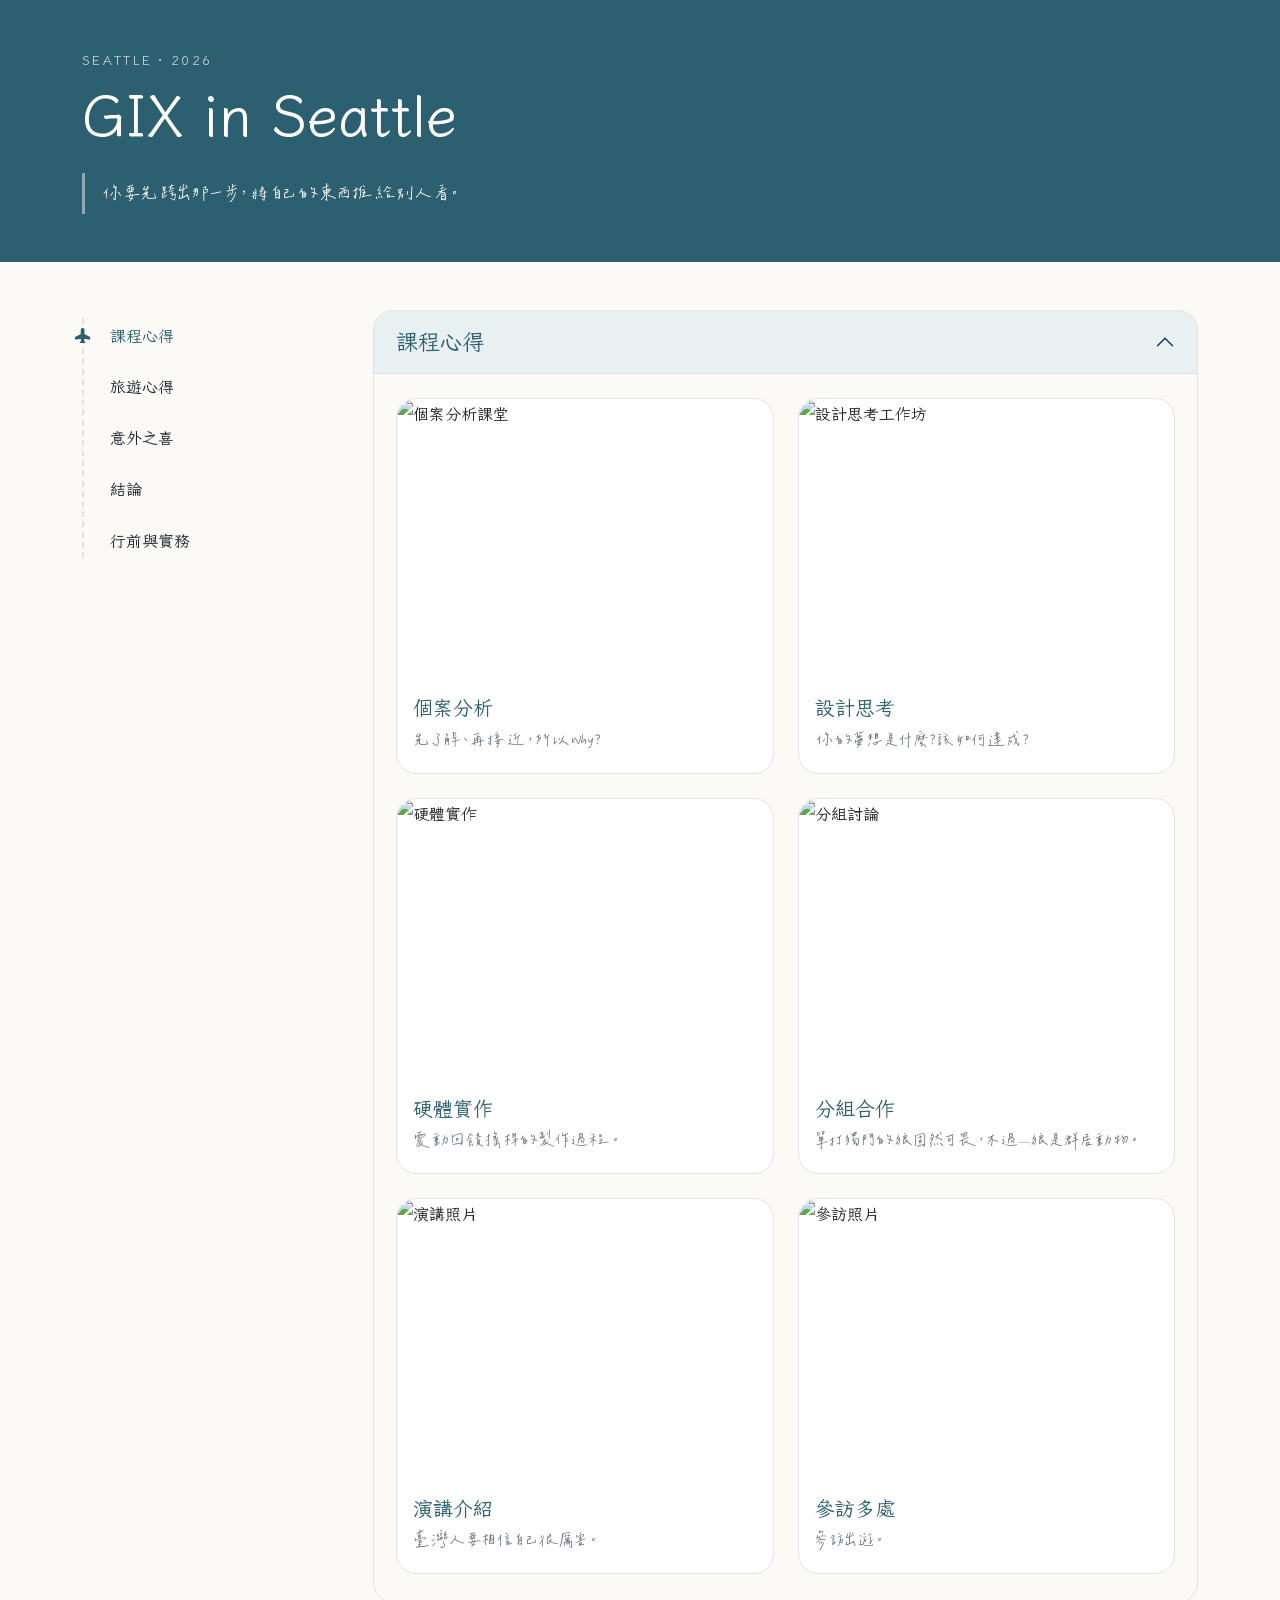
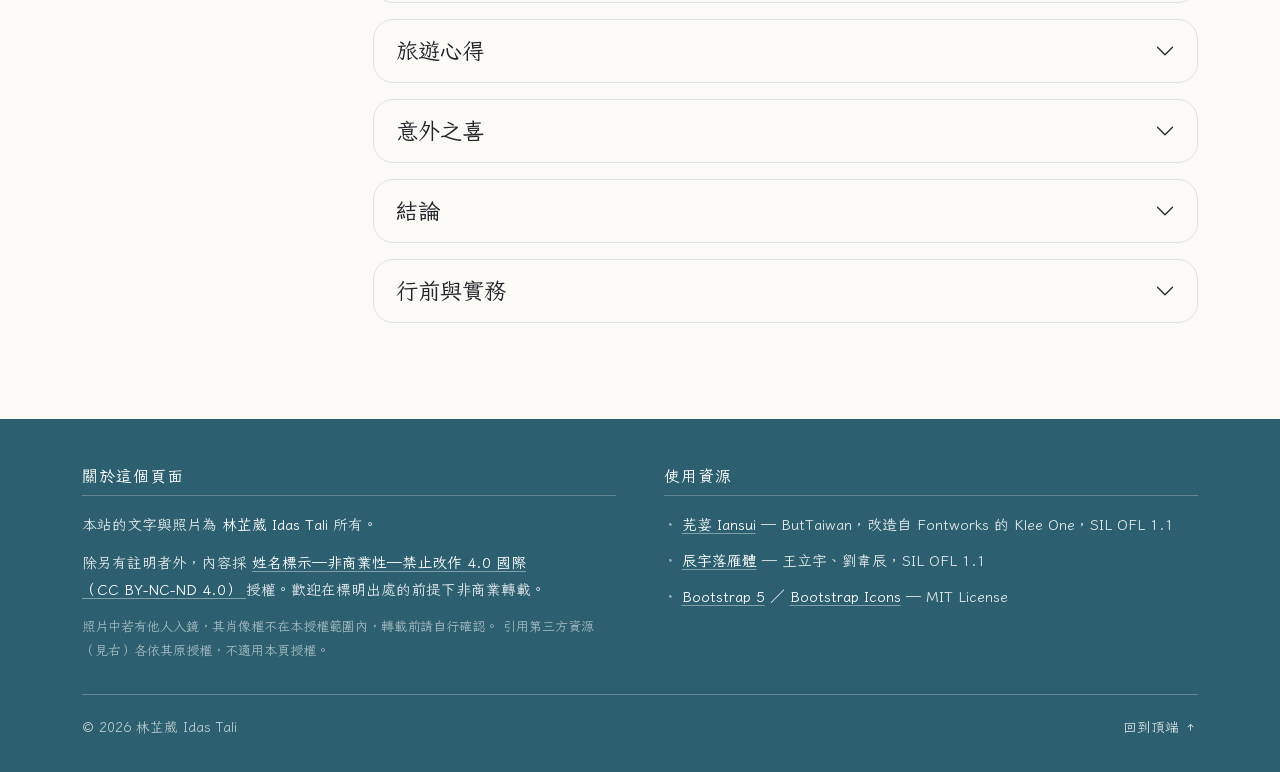
==== commit 7e913f6f: "Update0827 - 分組合作內容更新 - 硬體實作內容更新 - 設計思考內容更新 - 個案分析內容更新 - 煮飯寫到一半" ====
--- a/gix-seattle/index.html
+++ b/gix-seattle/index.html
@@ -27,21 +27,37 @@
 </header>
 
 <div class="container my-5">
-  <div class="row g-5">
-
-    <!-- ============ 左側導覽列 ============ -->
-    <aside class="col-lg-3">
-      <nav id="tocNav" class="toc nav flex-column">
-        <span class="toc-plane" id="tocPlane" aria-hidden="true">
-          <i class="bi bi-airplane-fill"></i>
-        </span>
-
-        <a class="nav-link" href="#course">課程心得</a>
-        <a class="nav-link" href="#travel">旅遊心得</a>
-        <a class="nav-link" href="#surprise">意外之喜</a>
-        <a class="nav-link" href="#conclusion">結論</a>
-        <a class="nav-link" href="#practical">行前與實務</a>
-      </nav>
+  <div class="row gx-5 gy-0">
+
+    <!-- ============ 導覽列：桌機是側欄，手機是滑出面板 ============ -->
+    <aside class="col-lg-3 toc-col">
+      <div class="offcanvas-lg offcanvas-start toc-panel"
+           tabindex="-1" id="tocOffcanvas" aria-labelledby="tocOffcanvasLabel">
+
+        <div class="offcanvas-header">
+          <h2 class="offcanvas-title h6 mb-0" id="tocOffcanvasLabel">
+            <i class="bi bi-airplane-fill me-2"></i>這趟旅程
+          </h2>
+          <button type="button" class="btn-close"
+                  data-bs-dismiss="offcanvas" data-bs-target="#tocOffcanvas"
+                  aria-label="關閉"></button>
+        </div>
+
+        <div class="offcanvas-body">
+          <nav id="tocNav" class="toc nav flex-column">
+            <span class="toc-plane" id="tocPlane" aria-hidden="true">
+              <i class="bi bi-airplane-fill"></i>
+            </span>
+
+            <a class="nav-link" href="#course">課程心得</a>
+            <a class="nav-link" href="#travel">旅遊心得</a>
+            <a class="nav-link" href="#surprise">意外之喜</a>
+            <a class="nav-link" href="#conclusion">結論</a>
+            <a class="nav-link" href="#practical">行前與實務</a>
+          </nav>
+        </div>
+
+      </div>
     </aside>
 
     <!-- ============ 右側內容：h2 是摺疊大區塊，h3 是裡面的卡片 ============ -->
@@ -83,7 +99,7 @@
                            data-body="#body-design-thinking">
                     <img src="images/design-thinking.jpg" class="card-img-top" alt="設計思考工作坊">
                     <div class="card-body">
-                      <h3 class="h5 card-title">思考設計</h3>
+                      <h3 class="h5 card-title">設計思考</h3>
                       <p class="card-text">你的夢想是什麼？該如何達成？</p>
                     </div>
                   </article>
@@ -383,7 +399,8 @@
                            data-bs-toggle="modal" data-bs-target="#topicModal"
                            data-title="機場"
                            data-img="images/airport.jpg"
-                           data-body="#body-airport">
+                           data-body="#body-airport"
+                           data-layout="wide">
                     <img src="images/airport.jpg" class="card-img-top" alt="西雅圖機場航廈">
                     <div class="card-body">
                       <h3 class="h5 card-title">機場</h3>
@@ -401,6 +418,14 @@
     </main>
   </div>
 </div>
+
+<!-- ============ 手機版：浮在畫面上的飛機按鈕 ============ -->
+<button class="toc-fab d-lg-none" type="button"
+        data-bs-toggle="offcanvas" data-bs-target="#tocOffcanvas"
+        aria-controls="tocOffcanvas" aria-label="開啟導覽">
+  <i class="bi bi-airplane-fill toc-fab-icon"></i>
+  <span class="toc-fab-label">課程心得</span>
+</button>
 
 <!-- ============ 共用視窗 ============ -->
 <div class="modal fade" id="topicModal" tabindex="-1" aria-labelledby="topicModalLabel" aria-hidden="true">
@@ -412,7 +437,7 @@
       </div>
       <div class="modal-body">
         <div class="row g-4">
-          <div class="col-md-5">
+          <div class="col-md-5 modal-img-col">
             <img class="modal-img rounded" src="" alt="">
           </div>
           <div class="col-md-7 modal-text"></div>
@@ -424,16 +449,34 @@
 
 <!-- ============ 視窗內容（畫面不顯示） ============ -->
 <div class="d-none">
-  <div id="body-case-study"><p>個案分析的內容寫在這裡。</p></div>
-  <div id="body-design-thinking"><p>思考設計的內容寫在這裡。</p></div>
+  <div id="body-case-study">
+    <p>歡迎宴上我們拿到了課表與個案，個案對我而言熟悉，因為我之前兩年就讀工管的訓練，然而，我有另一個熟悉的模式，沒讀完它。</p>
+    <p>幸好比起一字一句讀完，我的同組夥伴有作筆記，也讓我喚起這份個案的印象，是當年任天堂他們所做的決定，也讓我感覺到，或許在創業的世界，常常是一個決定錯了便可能失敗，要如何分析並做正確的決定，也是我想繼續學習之路。</p>
+    <p>雖然我不再是管理學院的學生了，但對我來說，學習管理相關知識仍然是重要的一環，也期許自己可以有辦法有耐心繼續讀個案來增強自己的能力。</p>
+  </div>
+
+  <div id="body-design-thinking">
+    <p>設計思考的課事實上有許多堂，而一概而論則是先有觀察到問題，再定義問題，而後發想該如何解決以及做出prototype及測試。然而比起怎麼想我們團體作品的過程，我更想記錄下來我怎麼去看我的夢想。</p>
+    <p>每個人的夢想不同，有些人想做服裝、有些人想開服飾店，而我想讓大家看到臺灣。</p>
+    <p>所以觀察後，再來定義問題，我要讓人怎樣的看到臺灣？當時的我選擇了一個線上的平臺，來媒合地陪與旅客，以及可以根據不同的需求、地點，來進行媒合。</p>
+    <p>然而回來臺灣後，我真正再進行著手後，才發現另一個問題，臺灣法規是不允許無證照的領隊，因此我或許需要其他方法，才能來解決背後問題，不過對於讓更多人看到臺灣有趣地方的部分，我不會因此而停下腳步。</p>
+  </div>
 
   <div id="body-hardware">
-    <h4 class="h6 text-body-secondary">震動回饋搖桿</h4>
+    <h4 class="h6 text-body-secondary">震動回饋控制器</h4>
     <blockquote class="pull-quote">聽不到腳步聲，也該感覺得到。</blockquote>
-    <p>硬體實作的內容寫在這裡。</p>
-  </div>
-
-  <div id="body-teamwork"><p>分組合作的內容寫在這裡。</p></div>
+    <p>我們在這個課程之中，倒非單純的紙上談兵，而這也是我更加喜愛的原因。</p>
+    <p>我久違地接觸了電路板與接上不同元件，第一次學習如何雷射切割並且愛上雷射切割。因為我們組選擇的目標客群是聽不到的人們，所以我們打算以震動回饋來讓他們感覺到走路的腳步、敵人所攻擊。</p>
+    <p>在製作過程中總有一些困擾且難達成的部分，好比說有同學雷射切割到一半燒起來，或者是因為大小錯誤而重新切割，在這裡，失敗並非被指責的原因，而是讓你自己學習變更好的燃料。</p>
+    <p>而我自己一開始也會因為震動裝的線路位置錯誤，又或者是後來想改成搖桿結果裝的線路不穩、桿位寫錯等等因素，導致無法達成我想要的效果。可是，這正是這門課重要的地方，它讓我可以一再測試我所失敗的地方，也讓它後來可以成功。</p>
+  </div>
+
+  <div id="body-teamwork">
+    <p>學習之後，並非只有理論，而是應該動手去製作，這是這一趟旅程我學到的最大收穫。</p>
+    <p>然而單打獨鬥並非良策，如果沒有同伴一起，只會焦頭爛額。而我很幸運在這一趟有三位夥伴一起前進，有人負責簡報與遊戲設計，有人負責設計硬體外觀，而我負責將遊戲變出來，讓電線接起完成我們的成果。</p>
+    <p>雖然我們並沒有得到特別獎，但我自己很喜歡我們組的搖桿與遊戲，因為這個遊玩可以讓我感覺到確實是震動的，確實有緊張感，或許......我的下一步可以考慮讓聽不到的人如何玩音樂遊戲？</p>
+    <blockquote class="pull-quote">謝謝我的夥伴，因為有了你們，這一切的努力有了代價。</blockquote>
+  </div>
 
   <div id="body-speech">
     <p>演講內容在這裡。</p>
@@ -442,13 +485,36 @@
   <div id="body-visit">
     <p>參訪內容在這裡。</p>
   </div>
-  <div id="body-pike-place"><p>派克市場的內容寫在這裡。</p></div>
+
+  <div id="body-pike-place">
+    <p>一個簡單的午後，我們決定來去Pike Market逛逛，而那是我們到西雅圖的第二天。</p>
+    <p>我們搭乘了公車抵達，美國的公車有下車鈴，但除了下車鈴外我們也會拉拉繩，當拉繩後就可以有stop request了，然後就靜候下車！</p>
+    <p>我們是購買了一日票的公車票，美國公車票要購買的話需要有他們網路下購買才行（我們是連學校宿舍網路時購買的）</p>
+    <p>Pike Market知名的有丟魚秀，而我自己最喜歡的是他們的巧達濃湯，我們點了一碗三個人分，可以說是剛剛好，但對不喜歡太濃或者是酸的人，麵包會有點偏太酸。</p>
+    <p>當然除了濃湯之外，也嘗試了蘋果汁，不過蠻貴的，我自己喝主要是因為好渴+很多人推薦說是特色，唯一好處是新鮮的真的喝起來不太一樣。</p>
+    <p>但Pike Market有好處也有壞處，在人潮多的假日算是安全無虞的，不過也有同團朋友在平日前往，卻在那邊的街上遇到了<strong class="highlight">暴露狂</strong>，因此還是極度建議不要在太晚或人少時前往（他們是三個女生同行）。</p>
+  </div>
+
   <div id="body-citypass"><p>City Pass 景點的內容寫在這裡。</p></div>
   <div id="body-grocery"><p>超市的內容寫在這裡。</p></div>
-  <div id="body-cooking"><p>煮飯樂趣的內容寫在這裡。</p></div>
+  
+  <div id="body-cooking">
+    <p>那是離開宿舍前一天晚上，有些同學去看球賽，因為鈴木一郎即將引退；有些同學選擇去看演唱會，也有人選擇衝去星巴克創始店，而我與Andy，跑去了Trader Joes。</p>
+    <p>因為想說最後一天了，有人想念火鍋，有人想吃吃看宿舍煮的，我想說，不如我們來開火煮飯吧！因此兩人來去買了義大利麵、番茄醬、豬絞肉、番茄、洋蔥、蘑菇等蔬菜，興沖沖地買回來就要煮了。</p>
+    <p>然而問題出現：</p>
+    <ol>
+      <li>GPT跟我說一包是一個人的份量，我想說四個人吃三包應該夠，結果六個人吃一包半就好飽了。</li>
+      <li>番茄跟洋蔥可以再買多一點，這樣可以更多蔬菜不會太淡。</li>
+      <li>不是瓦斯爐是電磁爐，我們等它水滾等好久，在煮肉醬時煮了半個小時以上才敢確保說一定是熟的。</li>
+    </ol>
+  </div>
+
   <div id="body-bellevue"><p>Bellevue 的內容寫在這裡。</p></div>
   <div id="body-friends">
-    <p>在聽完Fireside chat時</p>
+    <p>在聽完Fireside chat時，我與徐教授聊且分享了一下自己詢問的原因，教授聽到我是賽德克族時，便與我提到「享想原流」，並問我是否有興趣認識理事長Ohay，而也因為老師的介紹，我才可以與Ohay認識且聊天，很開心可以從他身上去知道更多故事，以及UW的一些分享，聽完他的介紹後，老實說我對來UW讀碩班還蠻有興趣了！<s>（當然前提也是要申請上啦）</s></p>
+    <p>在這頓飯之中，我聽Ohay介紹了他們的理念，以及UW的相關內容，也感慨於UW的資工聽起來是真的資源蠻多的，有辦法讓每個學生一顆GPU回去自己玩，也可以拿到Gemini的底層程式碼回去改！（這部分是最吸引到我的）</p>
+    <p>我也跟Ohay分享了我的尋根之路，以及我想到的題目靈感，他也表示有興趣，如果我做完的話他希望也可以看看我的研究成果。</p>
+    <p>至於美食部分，Ohay介紹的泰式料理好好吃，打拋羊的部分與打拋豬不太一樣，對於喜歡羊肉的人而言是一大饗宴！（然後感覺美國真的會開車比較適合，看來我要考駕照了）</p>
   </div>
   <div id="body-idea">
     <blockquote class="pull-quote">如果我會的是程式，為什麼我不拿程式來分析看看族語？</blockquote>
@@ -591,12 +657,23 @@
   const card = event.relatedTarget;
   topicModal.querySelector('.modal-title').textContent = card.dataset.title;
 
-  const img = topicModal.querySelector('.modal-img');
-  img.src = card.dataset.img;
-  img.alt = card.dataset.title;
+  const imgCol  = topicModal.querySelector('.modal-img-col');
+  const textCol = topicModal.querySelector('.modal-text');
+  const wide    = card.dataset.layout === 'wide';
+
+  // 圖多的篇章用滿版，封面圖就不另外顯示
+  imgCol.classList.toggle('d-none', wide);
+  textCol.classList.toggle('col-md-7', !wide);
+  textCol.classList.toggle('col-12', wide);
+
+  if (!wide) {
+    const img = topicModal.querySelector('.modal-img');
+    img.src = card.dataset.img;
+    img.alt = card.dataset.title;
+  }
 
   const source = document.querySelector(card.dataset.body);
-  topicModal.querySelector('.modal-text').innerHTML = source ? source.innerHTML : '';
+  textCol.innerHTML = source ? source.innerHTML : '';
 });
 
 document.querySelectorAll('.topic-card').forEach(card => {
@@ -630,10 +707,14 @@
   return (id && tocNav.querySelector('[href="#' + id + '"]')) || tocNav.querySelector('.nav-link');
 }
 
+const tocOffcanvas = document.getElementById('tocOffcanvas');
+const fabLabel = document.querySelector('.toc-fab-label');
+
 function syncPlane() {
   const link = currentLink();
   tocNav.querySelectorAll('.nav-link').forEach(a => a.classList.toggle('active', a === link));
   flyTo(link);
+  if (fabLabel && link) fabLabel.textContent = link.textContent.trim();
 }
 
 // 點導覽列 → 展開那一區並捲過去
@@ -643,10 +724,19 @@
     const id = link.getAttribute('href').slice(1);
     const panel = document.getElementById('panel-' + id);
     bootstrap.Collapse.getOrCreateInstance(panel, { toggle: false }).show();
-    document.getElementById(id).scrollIntoView({
+    // 手機版：選完就把面板收起來，收完再捲過去
+    const oc = bootstrap.Offcanvas.getInstance(tocOffcanvas);
+    const goThere = () => document.getElementById(id).scrollIntoView({
       behavior: softMotion ? 'smooth' : 'auto',
       block: 'start'
     });
+
+    if (oc && tocOffcanvas.classList.contains('show')) {
+      tocOffcanvas.addEventListener('hidden.bs.offcanvas', goThere, { once: true });
+      oc.hide();
+    } else {
+      goThere();
+    }
   });
 
   // 滑過去先預覽，移開再飛回目前展開的區塊
@@ -661,6 +751,16 @@
 document.getElementById('mainAccordion')
   .addEventListener('hidden.bs.collapse', syncPlane);
 
+// 面板藏起來時算不出位置，等它出現再定位飛機
+tocOffcanvas.addEventListener('shown.bs.offcanvas', () => {
+  planeY = null;          // 重新出現時不要播放飛行動畫
+  syncPlane();
+  document.body.classList.add('offcanvas-open');
+});
+tocOffcanvas.addEventListener('hidden.bs.offcanvas', () => {
+  document.body.classList.remove('offcanvas-open');
+});
+
 window.addEventListener('resize', syncPlane);
 syncPlane();
 </script>
--- a/gix-seattle/style.css
+++ b/gix-seattle/style.css
@@ -167,8 +167,94 @@
               transform .35s ease;
 }
 
+/* 手機版：面板裡不需要黏著，但要當飛機的定位基準 */
 @media (max-width: 991.98px) {
-  .toc { position: static; }
+  .toc {
+    position: relative;
+    top: auto;
+  }
+}
+
+
+/* ---------- 手機版滑出面板 ---------- */
+.toc-panel {
+  --bs-offcanvas-width: 16rem;
+  --bs-offcanvas-bg: var(--paper);
+}
+
+.toc-panel .offcanvas-header {
+  border-bottom: 1px solid var(--line);
+  color: var(--sea);
+}
+
+@media (max-width: 991.98px) {
+  .toc-panel .offcanvas-body {
+    padding-top: 1.25rem;
+  }
+  .toc .nav-link {
+    padding: .8rem 0;      /* 手指比滑鼠粗，點擊區放大 */
+  }
+}
+
+
+/* ---------- 浮在畫面上的飛機按鈕 ---------- */
+.toc-fab {
+  position: fixed;
+  right: 1rem;
+  bottom: 1rem;
+  z-index: 1030;
+
+  display: inline-flex;
+  align-items: center;
+  gap: .5rem;
+
+  padding: .7rem 1.1rem;
+  border: none;
+  border-radius: 999px;
+  background-color: var(--sea);
+  color: #fff;
+  font-family: var(--font-body);
+  font-size: .9rem;
+  line-height: 1;
+  box-shadow: 0 .5rem 1.25rem rgba(31, 41, 51, .28);
+
+  /* 避開 iPhone 底部的home列 */
+  margin-bottom: env(safe-area-inset-bottom, 0);
+}
+
+.toc-fab:active {
+  transform: scale(.96);
+}
+
+.toc-fab-icon {
+  font-size: 1.05rem;
+  transform: rotate(90deg);   /* 機頭朝右，像要起飛 */
+}
+
+.toc-fab-label {
+  max-width: 8em;
+  overflow: hidden;
+  text-overflow: ellipsis;
+  white-space: nowrap;
+}
+
+/* 面板打開時把按鈕收起來，不要卡在半透明遮罩上 */
+.offcanvas-backdrop.show ~ .toc-fab,
+body.offcanvas-open .toc-fab {
+  opacity: 0;
+  pointer-events: none;
+}
+
+.toc-fab {
+  transition: opacity .2s ease, transform .12s ease;
+}
+
+
+/* 手機版底部留白，免得頁尾被按鈕壓住 */
+@media (max-width: 991.98px) {
+  .page-footer {
+    padding-bottom: 5.5rem;
+  }
 }
 
 
@@ -364,4 +450,71 @@
 
 .footer-top-link {
   text-decoration: none;
+}
+
+
+/* ============================================================
+   10. 內文插圖
+   三種寫法：.inline-figure 單張、.figure-pair 兩張並排、
+   .figure-grid 三張以上自動排列
+   ============================================================ */
+
+/* 共用：圖片本體與說明文字 */
+.inline-figure img,
+.figure-pair img,
+.figure-grid img {
+  width: 100%;
+  border-radius: .75rem;
+  display: block;
+}
+
+.inline-figure figcaption,
+.figure-pair figcaption,
+.figure-grid figcaption {
+  font-size: .85rem;
+  line-height: 1.7;
+  color: #6b7680;
+  margin-top: .5rem;
+}
+
+/* ---------- 單張 ---------- */
+.inline-figure {
+  margin: 1.75rem 0;
+}
+
+/* ---------- 兩張並排 ---------- */
+.figure-pair {
+  display: grid;
+  grid-template-columns: 1fr 1fr;
+  gap: 1rem;
+  margin: 1.75rem 0;
+}
+
+.figure-pair figure {
+  margin: 0;
+}
+
+/* ---------- 三張以上的網格 ---------- */
+.figure-grid {
+  display: grid;
+  grid-template-columns: repeat(auto-fit, minmax(180px, 1fr));
+  gap: 1rem;
+  margin: 1.75rem 0;
+}
+
+.figure-grid figure {
+  margin: 0;
+}
+
+/* 網格裡的圖統一裁成正方，排起來才整齊 */
+.figure-grid img {
+  aspect-ratio: 1 / 1;
+  object-fit: cover;
+}
+
+/* 手機上並排會太窄，改成一張一張疊 */
+@media (max-width: 575.98px) {
+  .figure-pair {
+    grid-template-columns: 1fr;
+  }
 }
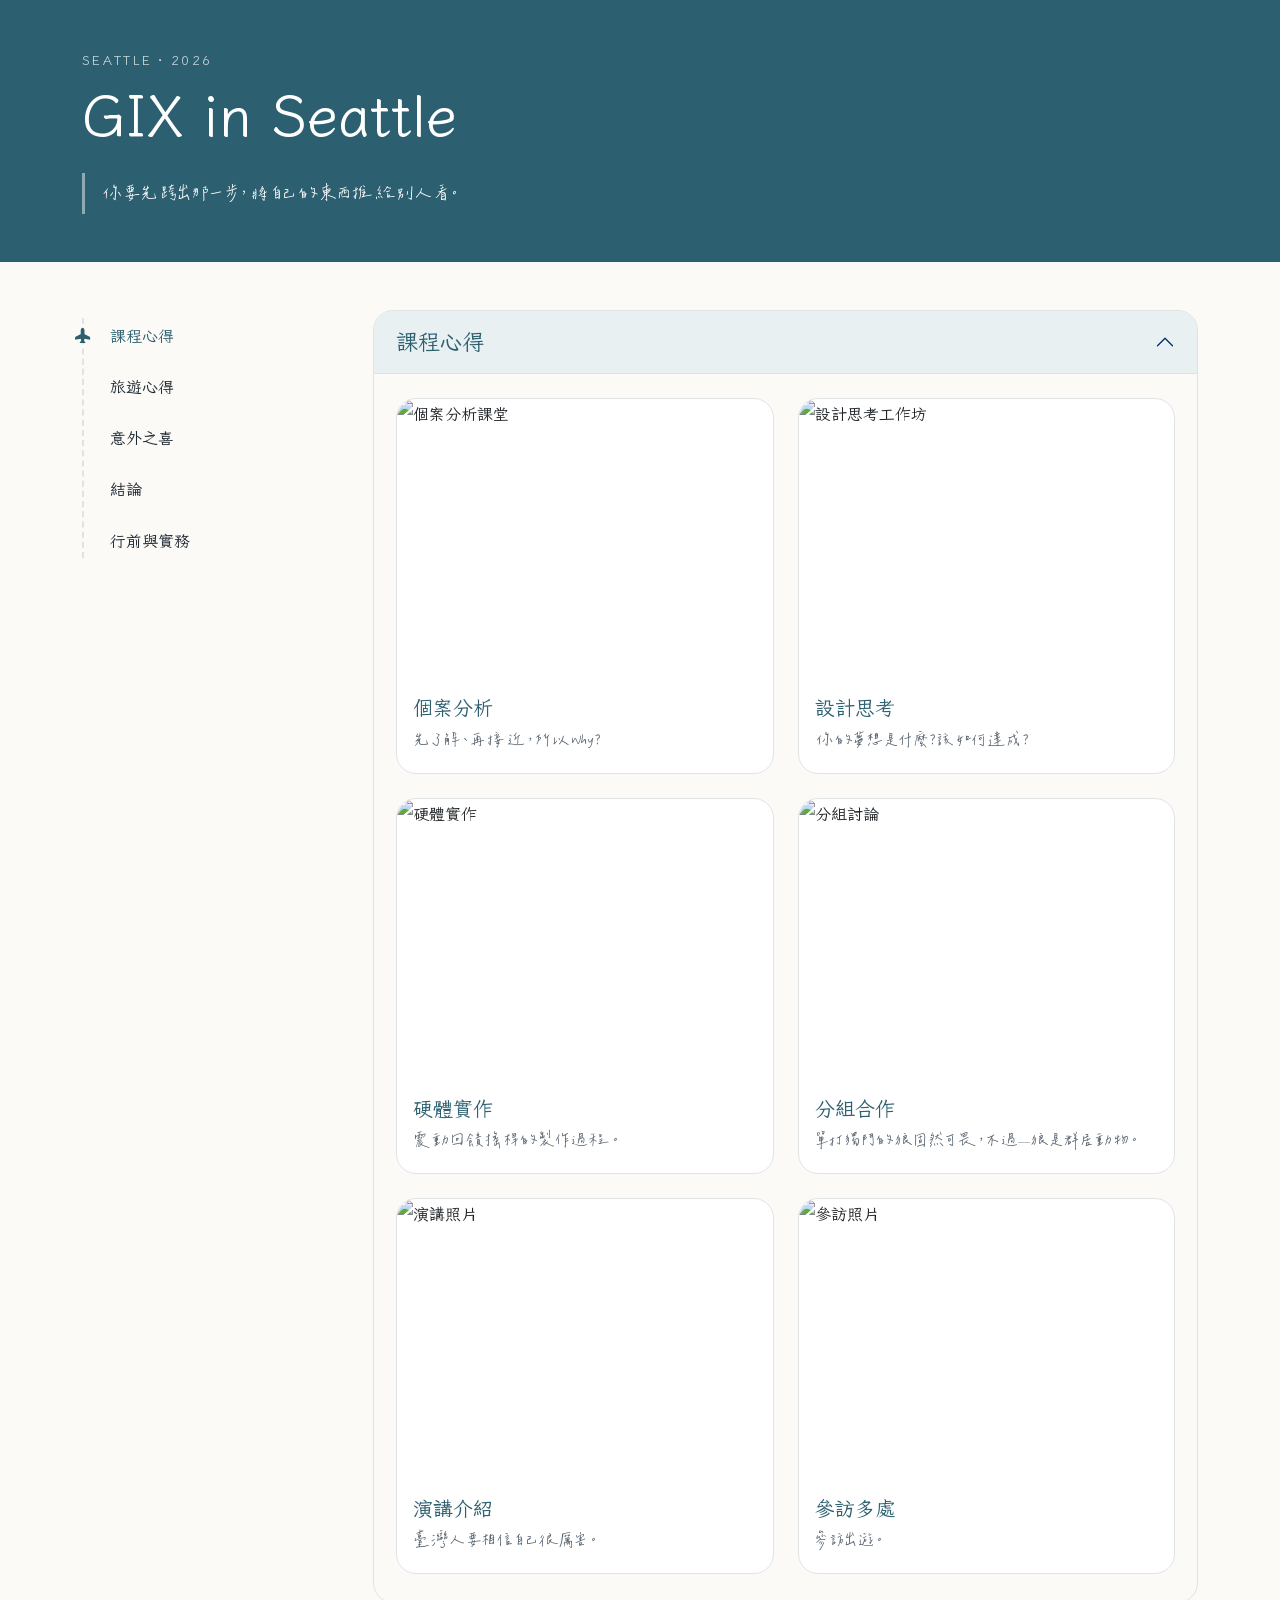
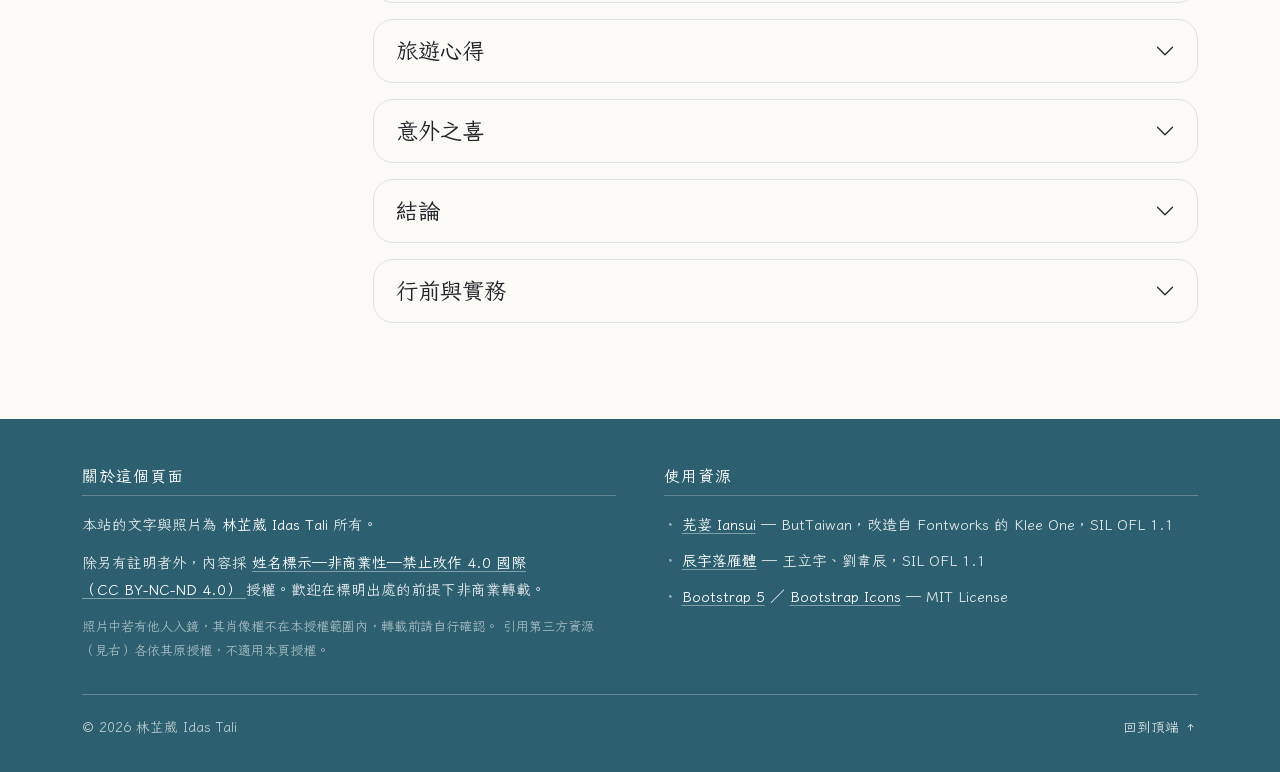
==== commit 2d1b247e: "Update0828 - City Pass未完成 - 超市內容完成 - 煮飯內容完成 - Bellevue完成 - 未來展望完成 - 暴雷功能 - 將JS拆開" ====
--- a/gix-seattle/index.html
+++ b/gix-seattle/index.html
@@ -327,7 +327,7 @@
             <div class="accordion-body">
               <p>整趟GIX的旅程中，如果問我是否推薦參與，則我會說以旅遊方面要看你的安排，以學習方面可以增廣見聞、增進信心，而要以荷包方面......我建議三思。</p>
               <p>對我本人而言，整趟旅程學習到許多，並且也有新穎的體驗，可如果要以荷包來論，我會覺得可以再存多點錢，明年我想去其他地方看看。</p>
-              <p>天下無不散的筵席，在飛機回台時，落地那一霎那，我仍是不可免俗地在眼眶含淚，第一次離開家裡去飛中文系的國家十幾天，我想，我還是挺想家的。</p>
+              <p>天下無不散的筵席，在飛機回臺時，落地那一霎那，我仍是不可免俗地在眼眶含淚，第一次離開家裡去飛中文系的國家十幾天，我想，我還是挺想家的。</p>
               <p>臺灣，我回來了。</p>
               <blockquote class="pull-quote">
                 一趟旅途結束，一個課程落幕，而我的人生將繼續前行。
@@ -348,10 +348,10 @@
           <div id="panel-practical" class="accordion-collapse collapse" data-bs-parent="#mainAccordion">
             <div class="accordion-body">
               <blockquote class="panel-quote">
-                  一些旅程的實用分享與紀錄。
-                </blockquote>
+                一些旅程的實用分享與紀錄。
+              </blockquote>
               <div class="row row-cols-1 row-cols-md-2 g-4">
-                
+
                 <div class="col">
                   <article class="card topic-card h-100" role="button" tabindex="0"
                            data-bs-toggle="modal" data-bs-target="#topicModal"
@@ -495,9 +495,17 @@
     <p>但Pike Market有好處也有壞處，在人潮多的假日算是安全無虞的，不過也有同團朋友在平日前往，卻在那邊的街上遇到了<strong class="highlight">暴露狂</strong>，因此還是極度建議不要在太晚或人少時前往（他們是三個女生同行）。</p>
   </div>
 
-  <div id="body-citypass"><p>City Pass 景點的內容寫在這裡。</p></div>
-  <div id="body-grocery"><p>超市的內容寫在這裡。</p></div>
-  
+  <div id="body-citypass">
+    <p>我們這一趟City Pass選了五個景點，分別是奇胡立博物館、Space Needle、MoPOP、Seattle Aquarium、Zoo</p>
+  </div>
+
+  <div id="body-grocery">
+    <p>我們在這趟旅程去了不同的超市，而最常造訪的想來非Trader Joes莫屬（畢竟比較近）。</p>
+    <p>每次去Trader Joes我都會買優格，一個只要0.99美元，又可以當一餐早餐，對我而言很划算。除了優格，也有買過起司、番茄、蔬菜、貝果，貝果因為六個只要3.99美元左右，對我來說很一天早餐吃一個差不多，不用再額外花錢來去宿舍吃16美元的早餐，所以不少天早餐都這樣解決。</p>
+    <p>另一個印象深刻的是Whole Foods，他有賣許多種不同食物，我買了橘色哈密瓜，還買了自助餐裝回去吃，食物確實新鮮，只是也確實比其他地方貴一點。</p>
+    <p>不過依照我去超市買東西的頻繁程度，我覺得或許我未來也可以考慮學習如何靠著原型食物煮菜，未來來去國外讀書時只要去超市買回來煮就好，不用在外面吃飯有點貴。</p>
+  </div>
+
   <div id="body-cooking">
     <p>那是離開宿舍前一天晚上，有些同學去看球賽，因為鈴木一郎即將引退；有些同學選擇去看演唱會，也有人選擇衝去星巴克創始店，而我與Andy，跑去了Trader Joes。</p>
     <p>因為想說最後一天了，有人想念火鍋，有人想吃吃看宿舍煮的，我想說，不如我們來開火煮飯吧！因此兩人來去買了義大利麵、番茄醬、豬絞肉、番茄、洋蔥、蘑菇等蔬菜，興沖沖地買回來就要煮了。</p>
@@ -507,24 +515,75 @@
       <li>番茄跟洋蔥可以再買多一點，這樣可以更多蔬菜不會太淡。</li>
       <li>不是瓦斯爐是電磁爐，我們等它水滾等好久，在煮肉醬時煮了半個小時以上才敢確保說一定是熟的。</li>
     </ol>
-  </div>
-
-  <div id="body-bellevue"><p>Bellevue 的內容寫在這裡。</p></div>
+    <p>所幸在最後仍是順利煮出肉醬義大利麵，並且有些朋友想要吃焗烤所以有加起司上去，對我而言倒是個新奇的體驗。</p>
+    <p>湯的部分我們煮了蔬菜湯下去，加了一些鹽提升味道，讓蔬菜的清甜被提出。</p>
+    <p>如果下次我還有要到國外宿舍來開伙煮飯的話，我的感想是要帶快煮鍋，同時我要先練好幾道自己會做會煮的手路菜才是。<del>（這次的義大利麵是我第一次煮義大利麵，幸好還算不錯吃，真是可喜可賀）</del></p>
+  </div>
+
+  <div id="body-bellevue">
+    <p>Bellevue是Mason的家鄉，他帶我們來此遊玩，首先第一步是到Bellevue Square，這裡有點類似於臺灣的百貨公司，而裡面有一家臺灣的手搖飲店！<del>（對但很貴）</del>同時Mason也跟我們介紹他的愛店，漢堡、披薩、冰淇淋、泡芙。</p>
+
+    <figure class="inline-figure">
+      <img src="images/food-cheesecake.jpg" alt="起司蛋糕工廠的義大利麵" loading="lazy">
+      <figcaption>起司蛋糕工廠的義大利麵。</figcaption>
+    </figure>
+
+    <p>漢堡沒有吃到，我們跑去吃了Cheesecake Factory，義大利麵真的蠻大份的，而且好處是麵包可以一直續！</p>
+    <p>同時也有去旁邊的公園逛，華盛頓湖拍起來很好看，路上也買了泡芙吃！整個泡芙比臉還大，吃完老實說就會蠻飽的，點了焦糖的我有點覺得太甜了QQ</p>
+
+    <figure class="inline-figure">
+      <img src="images/food-puff.jpg" alt="當事泡芙" loading="lazy">
+      <figcaption>焦糖泡芙。</figcaption>
+    </figure>
+
+    <h4 class="h6 mt-4">你以為只有那一天我們來這裡嗎——那就大錯特錯了！</h4>
+    <p>我們最後一天也有回來這裡，走訪了Mason說好吃的披薩，很特別不是圓的，是方的披薩可以選擇要兩塊還是四塊。我跟朋友一起選了clam的，一顆大蛤蠣擺在一塊披薩上面，還有附上干貝醬，不過我就沒有吃冰淇淋了，因為......</p>
+
+    <div class="figure-pair">
+      <figure>
+        <img src="images/food-pizza.jpg" alt="方形的蛤蠣披薩" loading="lazy">
+        <figcaption>方的披薩。</figcaption>
+      </figure>
+      <figure>
+        <img src="images/food-iceCream.jpg" alt="兩支冰淇淋" loading="lazy">
+        <figcaption>Mason推薦的冰淇淋，兩支。</figcaption>
+      </figure>
+    </div>
+
+    <p>只能說，因為溝通障礙所以我購買了兩支冰淇淋，吃到覺得至少一段時間都不想再吃冰淇淋了（同時付了兩支的費用嗚嗚嗚）</p>
+    <p>因為媽媽覺得我唇色不好看太蒼白了（好我贊成），所以她要我來去買支口紅，然而對於沒買過的人而言，太尷尬了難度上升啊QQ</p>
+
+    <figure class="inline-figure">
+      <img src="images/food-lipstick.jpg" alt="口紅" loading="lazy">
+      <figcaption>最後買的這款。</figcaption>
+    </figure>
+
+    <p>口紅的部分我最後買了他們推薦的這款，我覺得不錯，可是媽媽覺得太暗了（備註：目前還沒打開使用過）</p>
+    <p>Bellevue的治安比Seattle好上不少。<button type="button" class="spoiler">聽說是因為這邊沒有安置所，所以homeless都被帶到Seattle了</button></p>
+  </div>
+
   <div id="body-friends">
     <p>在聽完Fireside chat時，我與徐教授聊且分享了一下自己詢問的原因，教授聽到我是賽德克族時，便與我提到「享想原流」，並問我是否有興趣認識理事長Ohay，而也因為老師的介紹，我才可以與Ohay認識且聊天，很開心可以從他身上去知道更多故事，以及UW的一些分享，聽完他的介紹後，老實說我對來UW讀碩班還蠻有興趣了！<s>（當然前提也是要申請上啦）</s></p>
     <p>在這頓飯之中，我聽Ohay介紹了他們的理念，以及UW的相關內容，也感慨於UW的資工聽起來是真的資源蠻多的，有辦法讓每個學生一顆GPU回去自己玩，也可以拿到Gemini的底層程式碼回去改！（這部分是最吸引到我的）</p>
     <p>我也跟Ohay分享了我的尋根之路，以及我想到的題目靈感，他也表示有興趣，如果我做完的話他希望也可以看看我的研究成果。</p>
     <p>至於美食部分，Ohay介紹的泰式料理好好吃，打拋羊的部分與打拋豬不太一樣，對於喜歡羊肉的人而言是一大饗宴！（然後感覺美國真的會開車比較適合，看來我要考駕照了）</p>
   </div>
+
   <div id="body-idea">
     <blockquote class="pull-quote">如果我會的是程式，為什麼我不拿程式來分析看看族語？</blockquote>
     <p>在與徐教授等三位教授的fireside chat時，其中一位教授分享她的學生是中文系，她帶著學生使用程式來分析古文中不同古人的關係，而後去投DADH發表，最後進了科技業。</p>
     <p>那時的我想到一個問題，族語中總有ka與ku會加在不同地方，是不是我也可以來分析這些格位語的量化分布，他們是在誰的前後？</p>
     <p>如果一個題目可以同時讓我做喜歡的，又可以發展練習到我其他喜歡的領域，那有何不可？我本就是個跨領域而生之人，可以說我是跨領域，也可以說我是在做我的本行。</p>
   </div>
+
   <div id="body-future">
-    <p>未來展望的內容寫在這裡。</p>
-  </div>
+    <p>對我來說，西雅圖原本只是一個地圖上的位置，然而因為此次的造訪後，我對這裡的理解不再只是乾扁的一個地名，而是一段生活過的回憶。</p>
+    <p>如果可以，我希望未來有機會再來UW上課學習，希望下次來美國時可以更加自在的使用英文與別人溝通，可以好好享受這邊的步調，也可以認識其他新的人。</p>
+    <p>而我也自我期許，這次演講一再提醒我的事——想到就去做，去把自己的東西讓人看到。</p>
+    <p>或許短短幾天看不出成果，但幾個月、幾年，我相信有努力有累積，將會可以看到後續收穫。</p>
+    <blockquote class="pull-quote">如同這個網站，是我踏出來的第一步。</blockquote>
+  </div>
+
   <div id="body-flight">
     <p>去程回程我們都是搭乘星宇航空的飛機為主（少部分同學是自己搭乘別架差不多時間的飛機），所以以下主要來介紹星宇航空飛機的經驗！</p>
     <p>在去程時想說人家說一上飛機就睡，可以比較好克服時差問題，所以我睡了一段時間直到飛機餐來，不過因為我椅背真的不會調，所以一度躺不下去（是旁邊的小妹妹好心幫我調我才成功躺下的，極度感謝她）。</p>
@@ -562,6 +621,7 @@
     <p>不過西雅圖機場特別的是有些航廈要坐輕軌去到該航廈，以及！西雅圖機場是有賣<strong class="highlight">刮刮樂</strong>的！</p>
     <p>「什麼？！竟然有賣刮刮樂！」同團的朋友看到有賣刮刮樂並且看起來很好看，一個快樂就買了兩三張，沒刮開的還可以當明信片送朋友，是個不錯的想法。（畢竟確實好看）</p>
     <p>臺灣的機場有比較好逛嗎？老實說，撇除店家逛逛外，我蠻喜歡去機場不同登機區的主題逛逛，也是因為這樣才發現了：</p>
+
     <div class="figure-pair">
       <figure>
         <img src="images/airport-pepptry.jpg" alt="布袋戲展示區" loading="lazy">
@@ -572,11 +632,13 @@
         <figcaption>海洋生物區（給小孩玩的）。</figcaption>
       </figure>
     </div>
+
     <p>以及！最重要但卻只有小小一面牆的新發現！</p>
-      <figure class="inline-figure">
-        <img src="images/airport-TWopera.jpg" alt="機場的歌仔戲區" loading="lazy">
-        <figcaption>歌仔戲區！！！</figcaption>
-      </figure>
+
+    <figure class="inline-figure">
+      <img src="images/airport-TWopera.jpg" alt="機場的歌仔戲區" loading="lazy">
+      <figcaption>歌仔戲區！！！</figcaption>
+    </figure>
   </div>
 </div>
 
@@ -597,9 +659,9 @@
         </p>
         <p class="footer-text">
           除另有註明者外，內容採
-          <a rel="license"
+          <a rel="license noopener"
              href="https://creativecommons.org/licenses/by-nc-nd/4.0/deed.zh-hant"
-             target="_blank" rel="license noopener">
+             target="_blank">
             姓名標示—非商業性—禁止改作 4.0 國際
             <span class="text-nowrap">（CC BY-NC-ND 4.0）</span>
           </a>
@@ -647,123 +709,9 @@
   </div>
 </footer>
 
+<!-- Bootstrap 要排在 script.js 前面 -->
 <script src="https://cdn.jsdelivr.net/npm/bootstrap@5.3.3/dist/js/bootstrap.bundle.min.js"></script>
-
-<script>
-/* ---------- 卡片 → 視窗 ---------- */
-const topicModal = document.getElementById('topicModal');
-
-topicModal.addEventListener('show.bs.modal', event => {
-  const card = event.relatedTarget;
-  topicModal.querySelector('.modal-title').textContent = card.dataset.title;
-
-  const imgCol  = topicModal.querySelector('.modal-img-col');
-  const textCol = topicModal.querySelector('.modal-text');
-  const wide    = card.dataset.layout === 'wide';
-
-  // 圖多的篇章用滿版，封面圖就不另外顯示
-  imgCol.classList.toggle('d-none', wide);
-  textCol.classList.toggle('col-md-7', !wide);
-  textCol.classList.toggle('col-12', wide);
-
-  if (!wide) {
-    const img = topicModal.querySelector('.modal-img');
-    img.src = card.dataset.img;
-    img.alt = card.dataset.title;
-  }
-
-  const source = document.querySelector(card.dataset.body);
-  textCol.innerHTML = source ? source.innerHTML : '';
-});
-
-document.querySelectorAll('.topic-card').forEach(card => {
-  card.addEventListener('keydown', e => {
-    if (e.key === 'Enter' || e.key === ' ') {
-      e.preventDefault();
-      card.click();
-    }
-  });
-});
-
-
-/* ---------- 導覽列的小飛機：停在目前展開的那一區 ---------- */
-const tocNav   = document.getElementById('tocNav');
-const tocPlane = document.getElementById('tocPlane');
-const softMotion = !window.matchMedia('(prefers-reduced-motion: reduce)').matches;
-let planeY = null;
-
-function flyTo(link) {
-  if (!link) return;
-  const y = link.offsetTop + link.offsetHeight / 2;
-  const goingDown = planeY === null || y >= planeY;
-  planeY = y;
-  tocPlane.style.top = y + 'px';
-  tocPlane.style.setProperty('--plane-rotate', goingDown ? '180deg' : '0deg');
-}
-
-function currentLink() {
-  const open = document.querySelector('.section-accordion .accordion-collapse.show');
-  const id = open ? open.id.replace('panel-', '') : null;
-  return (id && tocNav.querySelector('[href="#' + id + '"]')) || tocNav.querySelector('.nav-link');
-}
-
-const tocOffcanvas = document.getElementById('tocOffcanvas');
-const fabLabel = document.querySelector('.toc-fab-label');
-
-function syncPlane() {
-  const link = currentLink();
-  tocNav.querySelectorAll('.nav-link').forEach(a => a.classList.toggle('active', a === link));
-  flyTo(link);
-  if (fabLabel && link) fabLabel.textContent = link.textContent.trim();
-}
-
-// 點導覽列 → 展開那一區並捲過去
-tocNav.querySelectorAll('.nav-link').forEach(link => {
-  link.addEventListener('click', e => {
-    e.preventDefault();
-    const id = link.getAttribute('href').slice(1);
-    const panel = document.getElementById('panel-' + id);
-    bootstrap.Collapse.getOrCreateInstance(panel, { toggle: false }).show();
-    // 手機版：選完就把面板收起來，收完再捲過去
-    const oc = bootstrap.Offcanvas.getInstance(tocOffcanvas);
-    const goThere = () => document.getElementById(id).scrollIntoView({
-      behavior: softMotion ? 'smooth' : 'auto',
-      block: 'start'
-    });
-
-    if (oc && tocOffcanvas.classList.contains('show')) {
-      tocOffcanvas.addEventListener('hidden.bs.offcanvas', goThere, { once: true });
-      oc.hide();
-    } else {
-      goThere();
-    }
-  });
-
-  // 滑過去先預覽，移開再飛回目前展開的區塊
-  link.addEventListener('mouseenter', () => flyTo(link));
-  link.addEventListener('focus', () => flyTo(link));
-});
-tocNav.addEventListener('mouseleave', syncPlane);
-
-// 展開／收合任一區塊時，飛機跟著走
-document.getElementById('mainAccordion')
-  .addEventListener('shown.bs.collapse', syncPlane);
-document.getElementById('mainAccordion')
-  .addEventListener('hidden.bs.collapse', syncPlane);
-
-// 面板藏起來時算不出位置，等它出現再定位飛機
-tocOffcanvas.addEventListener('shown.bs.offcanvas', () => {
-  planeY = null;          // 重新出現時不要播放飛行動畫
-  syncPlane();
-  document.body.classList.add('offcanvas-open');
-});
-tocOffcanvas.addEventListener('hidden.bs.offcanvas', () => {
-  document.body.classList.remove('offcanvas-open');
-});
-
-window.addEventListener('resize', syncPlane);
-syncPlane();
-</script>
+<script src="script.js"></script>
 
 </body>
 </html>
--- a/gix-seattle/style.css
+++ b/gix-seattle/style.css
@@ -7,6 +7,10 @@
    1. 字型
    字型檔本身在 fonts/fonts.css（由 build_fonts.py 產生）
    這裡只決定「哪裡用哪一套」
+
+   ⚠ 改動下面這串手寫體的選擇器時，記得同步更新
+     build_fonts.py 裡的 QUOTE_CLASSES，
+     否則新加的字不會被放進優先載入的切片。
    ============================================================ */
 :root {
   --font-body:  "Iansui", "Noto Sans TC", system-ui, sans-serif;       /* 芫荽：內文 */
@@ -111,9 +115,11 @@
   margin: 1.5rem 0;
 }
 
+/* 區塊開頭的定調句 */
 .panel-quote {
-  font-size: 2rem;
-  color: var(--sea);
+  font-size: clamp(1.4rem, 4.5vw, 2rem);   /* 手機自動縮小，桌機維持 2rem */
+  color: var(--sea);
+  margin-bottom: 1.75rem;
 }
 
 
@@ -218,7 +224,9 @@
   line-height: 1;
   box-shadow: 0 .5rem 1.25rem rgba(31, 41, 51, .28);
 
-  /* 避開 iPhone 底部的home列 */
+  transition: opacity .2s ease, transform .12s ease;
+
+  /* 避開 iPhone 底部的 home 列 */
   margin-bottom: env(safe-area-inset-bottom, 0);
 }
 
@@ -244,11 +252,6 @@
   opacity: 0;
   pointer-events: none;
 }
-
-.toc-fab {
-  transition: opacity .2s ease, transform .12s ease;
-}
-
 
 /* 手機版底部留白，免得頁尾被按鈕壓住 */
 @media (max-width: 991.98px) {
@@ -319,10 +322,11 @@
   margin-bottom: .35rem;
 }
 
+/* 手寫體筆畫細，字級放大、顏色比一般說明文字深一點才讀得清楚 */
 .topic-card .card-text {
   font-size: 1.2rem;
   line-height: 1.6;
-  color: #6b7680;
+  color: #5a6570;
   margin-bottom: 0;
 }
 
@@ -361,10 +365,6 @@
 img {
   max-width: 100%;
   height: auto;
-}
-
-@media (prefers-reduced-motion: reduce) {
-  *, .toc-plane { transition: none !important; }
 }
 
 
@@ -455,11 +455,9 @@
 
 /* ============================================================
    10. 內文插圖
-   三種寫法：.inline-figure 單張、.figure-pair 兩張並排、
+   .inline-figure 單張、.figure-pair 兩張並排、
    .figure-grid 三張以上自動排列
    ============================================================ */
-
-/* 共用：圖片本體與說明文字 */
 .inline-figure img,
 .figure-pair img,
 .figure-grid img {
@@ -517,4 +515,146 @@
   .figure-pair {
     grid-template-columns: 1fr;
   }
+}
+
+
+/* ============================================================
+   11. 暴雷遮蔽
+   .spoiler        句中幾個字，黑條遮住
+   .spoiler-blur   句中幾個字，改用模糊
+   .spoiler-img    整張圖模糊
+   .spoiler-block  整段收合（配合 <details>）
+
+   前三者的點擊由 script.js 處理，.spoiler-block 用 HTML 原生
+   的 <details>，不需要 JS。
+   ============================================================ */
+
+/* ---------- 行內：黑條 ---------- */
+.spoiler {
+  /* 把按鈕的預設外觀清乾淨，讓它像一段文字 */
+  font: inherit;
+  line-height: inherit;
+  padding: 0 .15em;
+  border: none;
+  border-radius: .2em;
+
+  background-color: var(--ink);
+  color: transparent;
+  cursor: pointer;
+  transition: background-color .25s ease, color .25s ease;
+}
+
+.spoiler:hover {
+  background-color: #3d4a54;
+}
+
+.spoiler.revealed {
+  background-color: rgba(192, 57, 43, .12);
+  color: var(--highlight);
+  cursor: default;
+}
+
+/* ---------- 行內：模糊 ---------- */
+.spoiler-blur {
+  font: inherit;
+  padding: 0;
+  border: none;
+  background: none;
+  color: inherit;
+  cursor: pointer;
+
+  filter: blur(.28em);
+  transition: filter .3s ease;
+}
+
+.spoiler-blur.revealed {
+  filter: none;
+  cursor: default;
+}
+
+/* ---------- 圖片 ---------- */
+.spoiler-img {
+  position: relative;
+  cursor: pointer;
+}
+
+.spoiler-img img {
+  filter: blur(1.2rem);
+  transition: filter .4s ease;
+}
+
+.spoiler-img::after {
+  content: "點擊顯示";
+  position: absolute;
+  left: 50%;
+  top: 50%;
+  transform: translate(-50%, -50%);
+  padding: .45rem 1rem;
+  border-radius: 999px;
+  background: rgba(31, 41, 51, .75);
+  color: #fff;
+  font-family: var(--font-body);
+  font-size: .85rem;
+  white-space: nowrap;
+  pointer-events: none;
+  transition: opacity .3s ease;
+}
+
+.spoiler-img.revealed img     { filter: none; }
+.spoiler-img.revealed::after  { opacity: 0; }
+.spoiler-img.revealed         { cursor: default; }
+
+/* ---------- 整段收合 ---------- */
+.spoiler-block {
+  margin: 1.5rem 0;
+  border: 1px dashed var(--line);
+  border-radius: .75rem;
+  background: rgba(44, 95, 111, .04);
+}
+
+.spoiler-block > summary {
+  padding: .75rem 1rem;
+  color: var(--sea);
+  cursor: pointer;
+  list-style: none;          /* 藏掉預設的小三角 */
+  user-select: none;
+}
+
+.spoiler-block > summary::-webkit-details-marker {
+  display: none;
+}
+
+.spoiler-block > summary::before {
+  content: "\F4FA";          /* Bootstrap Icons 的眼睛（斜線） */
+  font-family: "bootstrap-icons";
+  margin-right: .5rem;
+}
+
+.spoiler-block[open] > summary::before {
+  content: "\F341";          /* 打開後換成一般的眼睛 */
+}
+
+.spoiler-block[open] > summary {
+  border-bottom: 1px dashed var(--line);
+  margin-bottom: .25rem;
+}
+
+.spoiler-block .spoiler-body {
+  padding: .5rem 1rem 1rem;
+}
+
+
+/* ============================================================
+   12. 尊重「減少動態效果」的系統設定
+   放在最後，確保蓋得過前面所有 transition
+   ============================================================ */
+@media (prefers-reduced-motion: reduce) {
+  *,
+  .toc-plane,
+  .spoiler,
+  .spoiler-blur,
+  .spoiler-img img,
+  .spoiler-img::after {
+    transition: none !important;
+  }
 }
